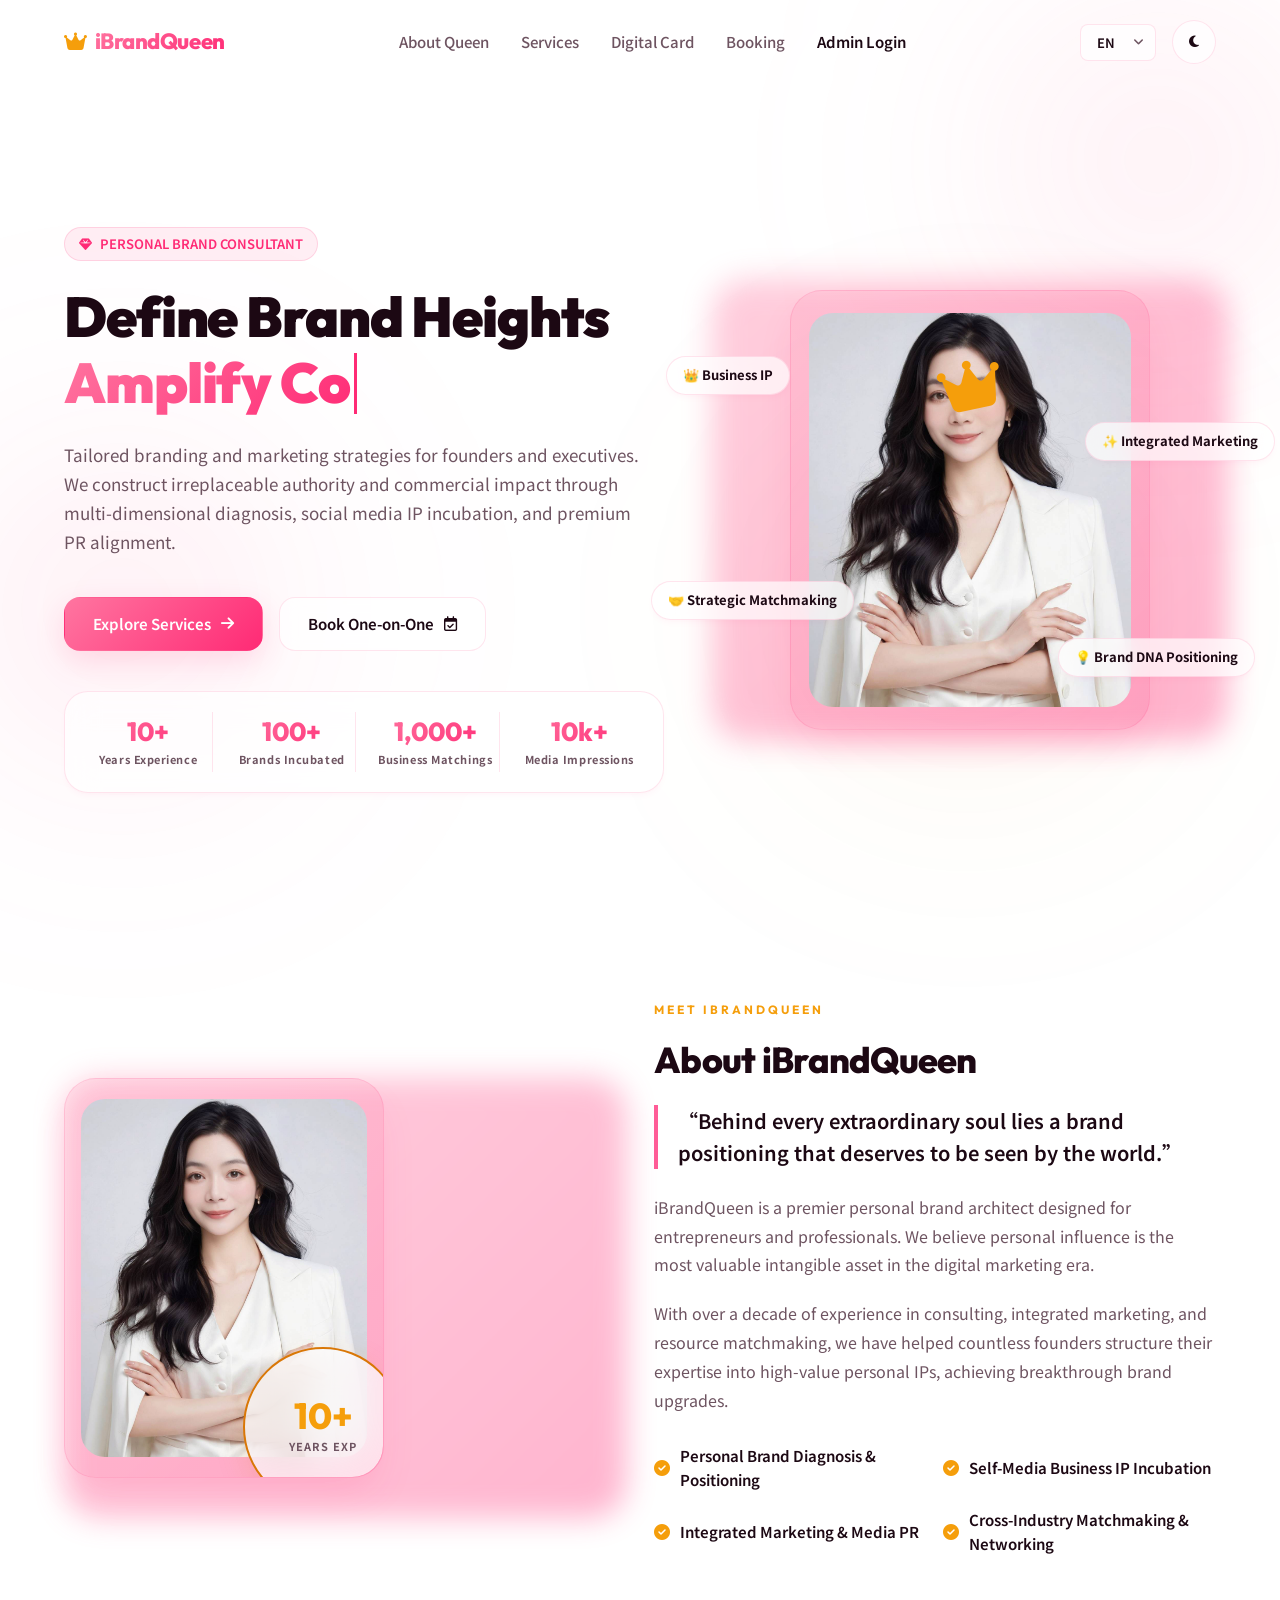
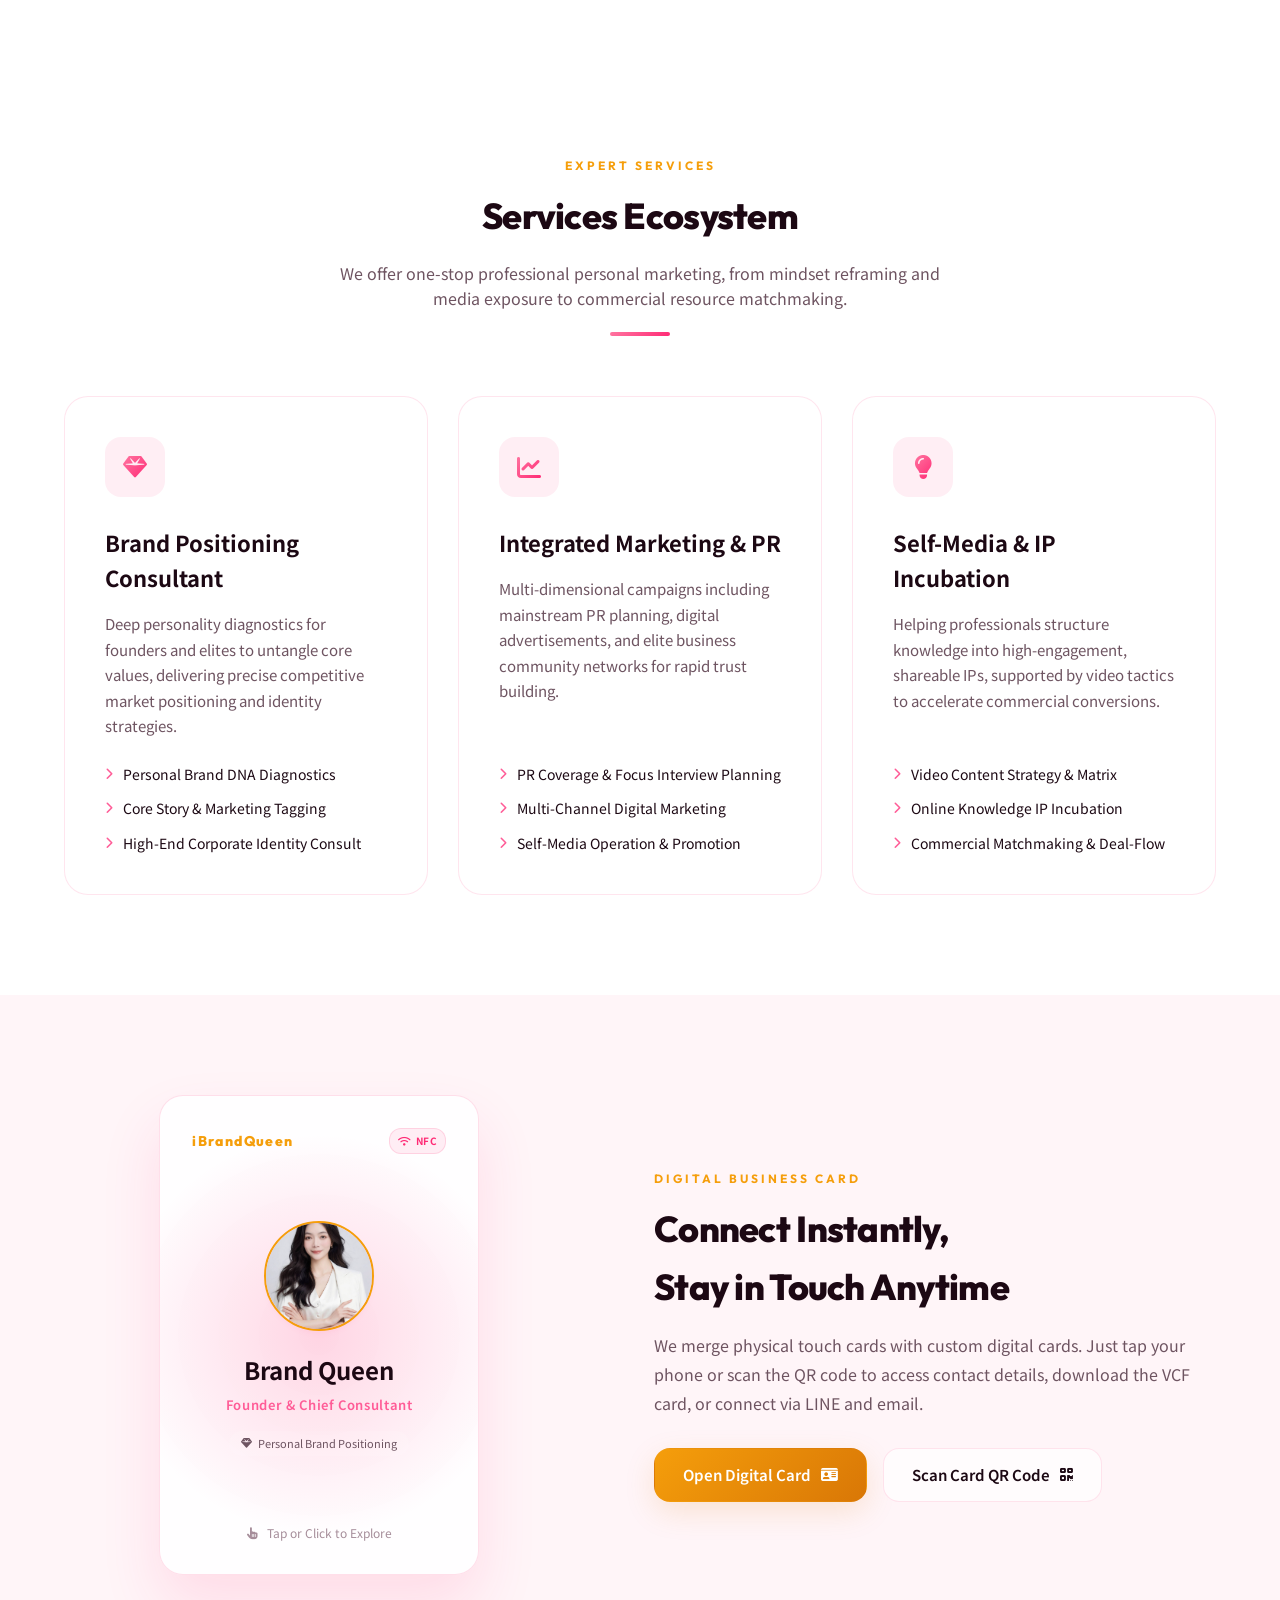
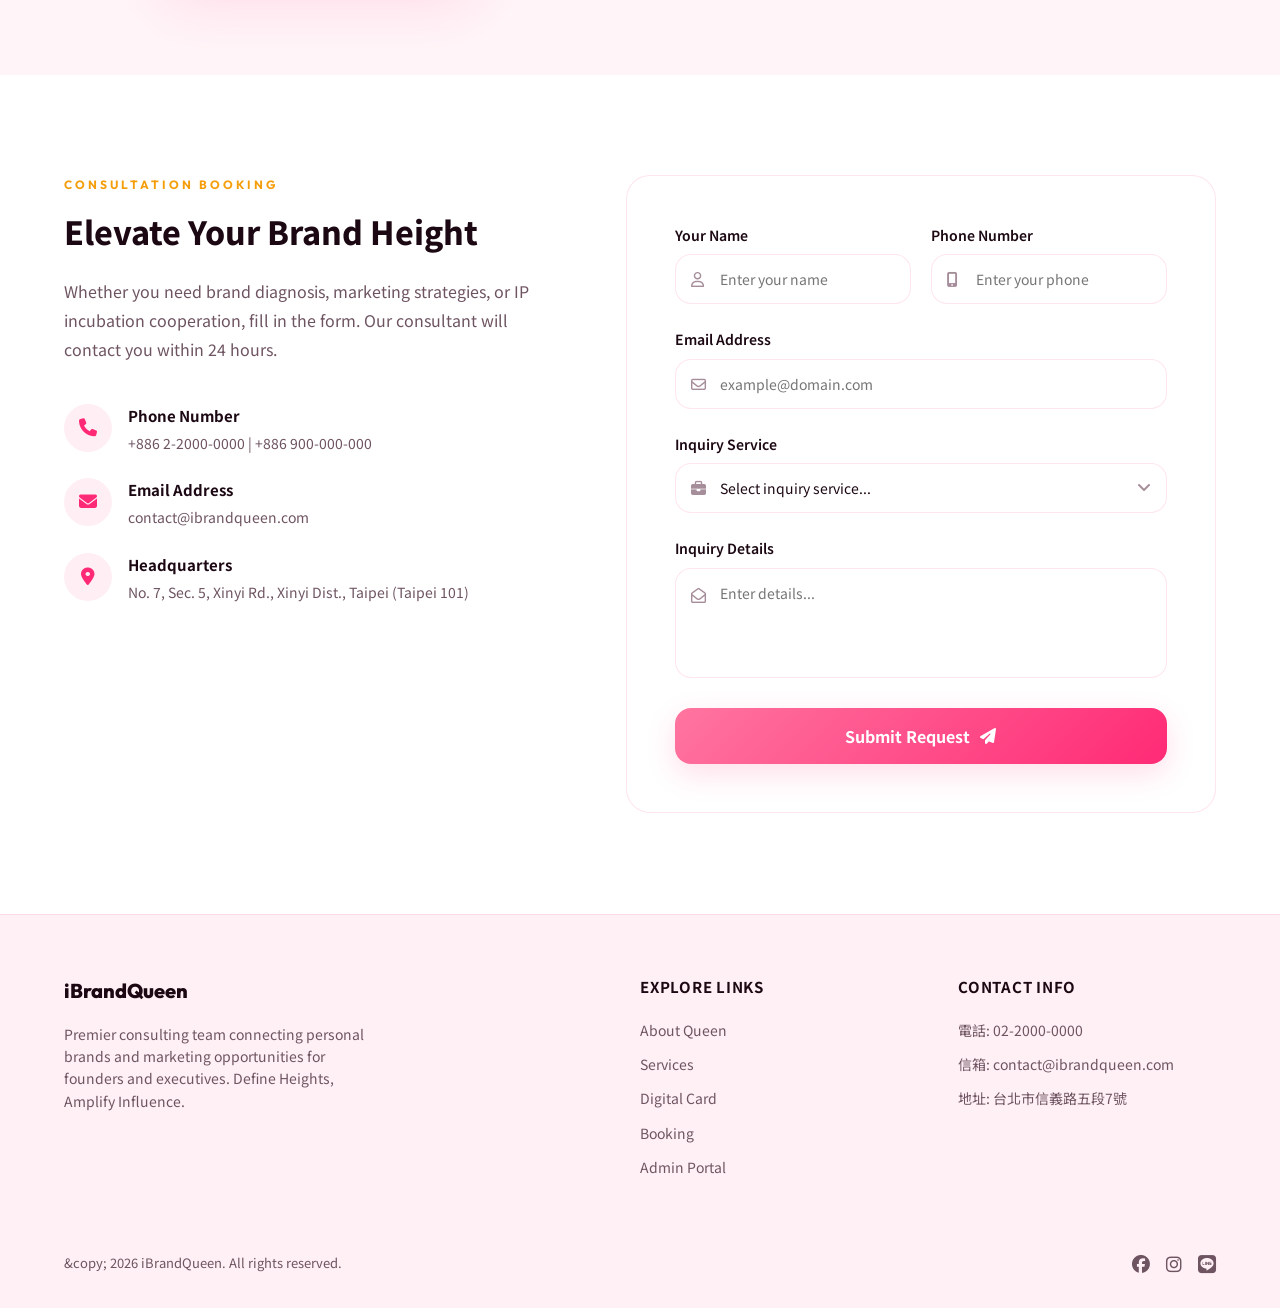
==== index.html @ 0e84d08e "feat: add admin login links to navbar and footer" ====
<!DOCTYPE html>
<html lang="zh-Hant-TW">
<head>
  <meta charset="UTF-8">
  <meta name="viewport" content="width=device-width, initial-scale=1.0, maximum-scale=1.0, user-scalable=no">
  
  <title>iBrandQueen | 專業個人品牌定位與整合行銷顧問</title>
  
  <!-- SEO Meta Tags -->
  <meta name="description" content="iBrandQueen 品牌女王專注於企業主與菁英的個人品牌定位、整合行銷策略、商業IP孵化及公關策略諮詢，為您定義品牌高度，放大市場商業影響力。">
  <meta name="keywords" content="iBrandQueen, 品牌女王, 個人品牌定位, 整合行銷策略, 自媒體IP孵化, 商業顧問, 電子名片">
  <meta name="author" content="iBrandQueen">
  <meta name="robots" content="index, follow">
  
  <!-- Open Graph / Facebook -->
  <meta property="og:type" content="website">
  <meta property="og:title" content="iBrandQueen | 專業個人品牌定位與整合行銷顧問">
  <meta property="og:description" content="專為企業主與跨界菁英打造的一站式個人品牌與整合行銷方案。透過系統化定位與自媒體IP孵化，助力實現商業價值最大化。">
  <meta property="og:image" content="assets/brand_share.png">
  
  <!-- Google Fonts -->
  <link rel="preconnect" href="https://fonts.googleapis.com">
  <link rel="preconnect" href="https://fonts.gstatic.com" crossorigin>
  <link href="https://fonts.googleapis.com/css2?family=Cormorant+Garamond:ital,wght@0,300;0,400;0,600;0,700;1,400&family=Noto+Sans+TC:wght@300;400;500;700;900&family=Outfit:wght@300;400;600;700;800&display=swap" rel="stylesheet">
  
  <!-- FontAwesome Icons -->
  <link rel="stylesheet" href="https://cdnjs.cloudflare.com/ajax/libs/font-awesome/6.4.0/css/all.min.css">
  
  <!-- Custom Stylesheet -->
  <link rel="stylesheet" href="style.css">
</head>
<body class="light-theme">

  <!-- Premium Page Preloader -->
  <div id="preloader">
    <div class="preloader-logo-wrapper">
      <div class="preloader-ring"></div>
      <i class="fa-solid fa-crown preloader-crown"></i>
      <span class="preloader-text">iBrandQueen</span>
    </div>
  </div>

  <!-- Ambient Light Effects (Background Glow Spheres) -->
  <div class="glow-sphere sphere-1"></div>
  <div class="glow-sphere sphere-2"></div>
  <div class="glow-sphere sphere-3"></div>

  <!-- Navigation Bar -->
  <nav class="navbar" id="navbar">
    <div class="container nav-container">
      <a href="#hero" class="logo" aria-label="iBrandQueen 首頁">
        <i class="fa-solid fa-crown logo-crown"></i>
        <span class="gradient-text">iBrandQueen</span>
      </a>
      
      <ul class="nav-menu" id="nav-menu">
        <li><a href="#about" class="nav-link" data-i18n="nav_about">關於女王</a></li>
        <li><a href="#services" class="nav-link" data-i18n="nav_services">品牌服務</a></li>
        <li><a href="#connect" class="nav-link" data-i18n="nav_connect">數位名片</a></li>
        <li><a href="#booking" class="nav-link" data-i18n="nav_booking">合作預約</a></li>
        <li><a href="../行銷網站/login.html" class="nav-link nav-admin-link" data-i18n="nav_admin"><i class="fa-solid fa-lock"></i> 登入後台</a></li>
      </ul>
      
      <div class="nav-actions">
        <!-- Language Selector Dropdown -->
        <div class="lang-selector">
          <select id="lang-select" class="lang-select" aria-label="切換語言">
            <option value="zh">繁中</option>
            <option value="en">EN</option>
          </select>
        </div>
        
        <button class="icon-btn theme-toggle" id="theme-toggle-btn" aria-label="切換主題" title="切換主題">
          <i class="fa-solid fa-moon"></i>
        </button>
        
        <button class="hamburger" id="hamburger-btn" aria-label="開啟選單" aria-expanded="false">
          <span></span>
          <span></span>
          <span></span>
        </button>
      </div>
    </div>
  </nav>

  <!-- Hero Section -->
  <header class="hero" id="hero">
    <div class="container hero-grid">
      <div class="hero-content">
        <div class="hero-tag">
          <i class="fa-solid fa-gem"></i>
          <span data-i18n="hero_tag">PERSONAL BRAND CONSULTANT</span>
        </div>
        <h1 class="hero-title">
          <span data-i18n="hero_title_static">定義品牌高度</span><br>
          <span class="typewriter-container gradient-text">
            <span class="typed-text" id="hero-typed-text">釋放商業影響力</span><span class="cursor">&nbsp;</span>
          </span>
        </h1>
        <p class="hero-desc" data-i18n="hero_desc">
          專為創辦人、企業菁英與高階主管量身規劃的個人品牌定位與整合行銷策略。我們透過多維度的定位診斷、社群IP孵化與高端公關對接，協助您在行業中建立無可替代的個人權威與商業影響力。
        </p>
        <div class="hero-btns">
          <a href="#services" class="btn btn-primary" id="hero-btn-primary">
            <span data-i18n="btn_explore_services">探索服務項目</span>
            <i class="fa-solid fa-arrow-right"></i>
          </a>
          <a href="#booking" class="btn btn-secondary" id="hero-btn-secondary">
            <span data-i18n="btn_book_consultation">預約一對一諮詢</span>
            <i class="fa-regular fa-calendar-check"></i>
          </a>
        </div>
        
        <!-- Hero Stats Bar (Social Proof) -->
        <div class="hero-stats">
          <div class="stat-item">
            <div class="stat-num">10+</div>
            <div class="stat-label" data-i18n="stat_exp">年顧問資歷</div>
          </div>
          <div class="stat-item">
            <div class="stat-num">100+</div>
            <div class="stat-label" data-i18n="stat_clients">企業菁英品牌孵化</div>
          </div>
          <div class="stat-item">
            <div class="stat-num">1,000+</div>
            <div class="stat-label" data-i18n="stat_matchings">商務對接媒合</div>
          </div>
          <div class="stat-item">
            <div class="stat-num">10k+</div>
            <div class="stat-label" data-i18n="stat_exposure">媒體傳播曝光</div>
          </div>
        </div>
      </div>
      
      <div class="hero-visual">
        <!-- Floating Orbit Tags -->
        <div class="orbit-tag tag-1" data-i18n="orbit_tag_1">👑 商業 IP 孵化</div>
        <div class="orbit-tag tag-2" data-i18n="orbit_tag_2">✨ 整合行銷策略</div>
        <div class="orbit-tag tag-3" data-i18n="orbit_tag_3">🤝 跨界商務對接</div>
        <div class="orbit-tag tag-4" data-i18n="orbit_tag_4">💡 品牌 DNA 定位</div>

        <div class="portrait-glow-ring"></div>
        <div class="portrait-frame" id="hero-portrait-frame">
          <i class="fa-solid fa-crown crown-vector"></i>
          <div class="portrait-avatar-placeholder">
            <img src="assets/queen_portrait.png" alt="iBrandQueen 品牌女王" class="portrait-img">
          </div>
        </div>
      </div>
    </div>
  </header>

  <!-- About Section -->
  <section class="about" id="about">
    <div class="container about-grid">
      <div class="about-visual reveal">
        <div class="portrait-glow-ring" style="width:110%; height:110%;"></div>
        <div class="portrait-frame" style="width: 320px; height: 400px;">
          <div class="portrait-avatar-placeholder">
            <img src="assets/queen_portrait.png" alt="iBrandQueen 品牌女王肖像" class="portrait-img">
          </div>
          <div class="experience-badge">
            <span class="exp-num">10+</span>
            <span class="exp-text" data-i18n="exp_badge_text">YEARS EXP</span>
          </div>
        </div>
      </div>
      
      <div class="about-content reveal reveal-delay-1">
        <span class="editorial-label" data-i18n="about_label">MEET IBRANDQUEEN</span>
        <h2 class="section-title" data-i18n="about_title">關於 iBrandQueen</h2>
        <div class="about-quote" data-i18n="about_quote">
          「每個卓越的靈魂背後，都需要一個能被世界看見的品牌定位。」
        </div>
        <p class="about-p" data-i18n="about_desc1">
          iBrandQueen（品牌女王）是專為高端商務人士、新創創辦人及專業菁英打造的個人品牌推手。我們深信，在數位行銷的時代，個人影響力就是最具價值的無形資產。
        </p>
        <p class="about-p" data-i18n="about_desc2">
          憑藉超過十年的品牌定位診斷、整合行銷策略與跨界資源引薦經驗，我們已協助無數企業家與各產業菁英將自身的專業知識與理念，孵化為具備商業變現價值的個人 IP，實現跨越式的品牌升級與資源對接。
        </p>
        
        <div class="skills-list">
          <div class="skill-item">
            <i class="fa-solid fa-circle-check skill-icon"></i>
            <span data-i18n="skill_1">個人品牌診斷與策略定位</span>
          </div>
          <div class="skill-item">
            <i class="fa-solid fa-circle-check skill-icon"></i>
            <span data-i18n="skill_2">自媒體商業 IP 孵化顧問</span>
          </div>
          <div class="skill-item">
            <i class="fa-solid fa-circle-check skill-icon"></i>
            <span data-i18n="skill_3">整合行銷傳播與媒體公關</span>
          </div>
          <div class="skill-item">
            <i class="fa-solid fa-circle-check skill-icon"></i>
            <span data-i18n="skill_4">跨界商務媒合與資源鏈結</span>
          </div>
        </div>
      </div>
    </div>
  </section>

  <!-- Services Section -->
  <section class="services" id="services">
    <div class="container">
      <div class="section-title-wrapper reveal">
        <span class="editorial-label" data-i18n="services_label">EXPERT SERVICES</span>
        <h2 class="section-title" data-i18n="services_title">品牌服務生態</h2>
        <p class="section-subtitle" data-i18n="services_subtitle">我們提供一站式的專業個人行銷方案，從思維重塑、媒體曝光到商務資源對接，全方位開拓您的影響力版圖。</p>
        <div class="title-underline"></div>
      </div>
      
      <div class="services-grid">
        <!-- Service Card 1 -->
        <div class="glass-card service-card reveal">
          <div class="service-icon-box">
            <i class="fa-solid fa-gem"></i>
          </div>
          <h3 class="service-title" data-i18n="service1_title">個人品牌定位顧問</h3>
          <p class="service-desc" data-i18n="service1_desc">
            針對創辦人與菁英進行深度的品牌人格診斷，梳理出獨一無二的核心優勢與價值，提供精準的市場競爭力定位與品牌識別策略。
          </p>
          <ul class="service-features">
            <li class="service-feat-item"><i class="fa-solid fa-chevron-right"></i> <span data-i18n="service1_feat1">個人品牌 DNA 定位診斷</span></li>
            <li class="service-feat-item"><i class="fa-solid fa-chevron-right"></i> <span data-i18n="service1_feat2">核心故事與行銷標籤規劃</span></li>
            <li class="service-feat-item"><i class="fa-solid fa-chevron-right"></i> <span data-i18n="service1_feat3">高端商務形象與視覺識別顧問</span></li>
          </ul>
        </div>
        
        <!-- Service Card 2 -->
        <div class="glass-card service-card reveal reveal-delay-1">
          <div class="service-icon-box">
            <i class="fa-solid fa-chart-line"></i>
          </div>
          <h3 class="service-title" data-i18n="service2_title">整合行銷公關傳播</h3>
          <p class="service-desc" data-i18n="service2_desc">
            規劃多維度的整合行銷方案，包含主流媒體公關採訪企劃、數位行銷宣傳與高端商業社群網絡推廣，讓您的品牌迅速建立專業信任感。
          </p>
          <ul class="service-features">
            <li class="service-feat-item"><i class="fa-solid fa-chevron-right"></i> <span data-i18n="service2_feat1">媒體公關報導與專題採訪企劃</span></li>
            <li class="service-feat-item"><i class="fa-solid fa-chevron-right"></i> <span data-i18n="service2_feat2">多管道數位社群整合行銷</span></li>
            <li class="service-feat-item"><i class="fa-solid fa-chevron-right"></i> <span data-i18n="service2_feat3">個人自媒體運營推廣策略</span></li>
          </ul>
        </div>
        
        <!-- Service Card 3 -->
        <div class="glass-card service-card reveal reveal-delay-2">
          <div class="service-icon-box">
            <i class="fa-solid fa-lightbulb"></i>
          </div>
          <h3 class="service-title" data-i18n="service3_title">自媒體與 IP 孵化</h3>
          <p class="service-desc" data-i18n="service3_desc">
            協助專業人士將知識結構化，孵化為具有高黏著度與傳播力的知識型或商業型個人 IP。搭配影音策略，加速商業轉化與對接。
          </p>
          <ul class="service-features">
            <li class="service-feat-item"><i class="fa-solid fa-chevron-right"></i> <span data-i18n="service3_feat1">自媒體影音企劃與內容矩陣</span></li>
            <li class="service-feat-item"><i class="fa-solid fa-chevron-right"></i> <span data-i18n="service3_feat2">線上知識課程與個人 IP 孵化</span></li>
            <li class="service-feat-item"><i class="fa-solid fa-chevron-right"></i> <span data-i18n="service3_feat3">商業合作與商務機會媒合</span></li>
          </ul>
        </div>
      </div>
    </div>
  </section>

  <!-- Connect Section (NFC Card Showcase) -->
  <section class="card-showcase" id="connect">
    <div class="container card-showcase-grid">
      <div class="mockup-container reveal">
        <!-- Interactive 3D Mockup -->
        <div class="card-mockup" id="digital-card-mockup" aria-label="點擊查看數位名片">
          <div class="card-mockup-glow"></div>
          <div class="mockup-header">
            <span class="mockup-logo">iBrandQueen</span>
            <div class="nfc-badge">
              <i class="fa-solid fa-wifi"></i>
              <span>NFC</span>
            </div>
          </div>
          
          <div class="mockup-body">
            <div class="mockup-avatar">
              <img src="assets/queen_portrait.png" alt="iBrandQueen 品牌女王肖像" class="mockup-avatar-img">
            </div>
            <h3 class="mockup-name" data-i18n="mockup_name">品牌女王</h3>
            <p class="mockup-title" data-i18n="mockup_title">Founder & Chief Consultant</p>
            <div class="mockup-badge">
              <i class="fa-solid fa-gem"></i>
              <span data-i18n="mockup_badge">iBrandQueen</span>
            </div>
          </div>
          
          <div class="mockup-footer">
            <span><i class="fa-solid fa-hand-pointer"></i> <span data-i18n="mockup_hint">觸碰或點擊探索</span></span>
          </div>
        </div>
      </div>
      
      <div class="card-showcase-content reveal reveal-delay-1">
        <span class="editorial-label" data-i18n="connect_label">DIGITAL BUSINESS CARD</span>
        <h2 class="section-title" data-i18n="connect_title">隨手對接商機，<br>隨時與女王保持聯絡</h2>
        <p class="about-p" data-i18n="connect_desc">
          我們將實體感應碰碰卡與專屬的個人數位名片網頁完美結合。只需感應 NFC 卡片或掃描 QR Code，即可在手機上開啟個人數位名片，一鍵下載聯絡資訊存入電話簿，或透過 LINE、Email 迅速對接您的商務合作機會。
        </p>
        
        <div style="display: flex; gap: 16px; margin-top: 30px;">
          <a href="card.html" class="btn btn-gold" id="btn-open-card">
            <span data-i18n="btn_open_card">開啟數位名片</span>
            <i class="fa-solid fa-id-card"></i>
          </a>
          <button class="btn btn-secondary" id="btn-show-qr">
            <span data-i18n="btn_show_qr">掃描名片 QR Code</span>
            <i class="fa-solid fa-qrcode"></i>
          </button>
        </div>
      </div>
    </div>
  </section>

  <!-- Booking Section -->
  <section class="booking" id="booking">
    <div class="container booking-grid">
      <div class="booking-info reveal">
        <span class="editorial-label" data-i18n="booking_label">CONSULTATION BOOKING</span>
        <h3 data-i18n="booking_headline">開啟您的品牌高度</h3>
        <p class="booking-desc" data-i18n="booking_desc">
          不論您是需要深度的個人品牌顧問診斷、整合行銷策略規劃，或是尋求商務對接與 IP 孵化合作，請填寫右側表單。我們將於 24 小時內安排顧問與您聯繫，為您客製化最適合的商務品牌提升計劃。
        </p>
        
        <div class="contact-info-list">
          <div class="contact-info-item">
            <div class="contact-icon-wrapper">
              <i class="fa-solid fa-phone"></i>
            </div>
            <div class="contact-details">
              <h4 data-i18n="info_phone_label">聯絡電話</h4>
              <p>+886 2-2000-0000 | +886 900-000-000</p>
            </div>
          </div>
          
          <div class="contact-info-item">
            <div class="contact-icon-wrapper">
              <i class="fa-solid fa-envelope"></i>
            </div>
            <div class="contact-details">
              <h4 data-i18n="info_email_label">電子郵件</h4>
              <p>contact@ibrandqueen.com</p>
            </div>
          </div>
          
          <div class="contact-info-item">
            <div class="contact-icon-wrapper">
              <i class="fa-solid fa-location-dot"></i>
            </div>
            <div class="contact-details">
              <h4 data-i18n="info_address_label">服務總部</h4>
              <p data-i18n="address_value">台北市信義區信義路五段7號 (台北101)</p>
            </div>
          </div>
        </div>
      </div>
      
      <!-- Booking Form -->
      <div class="glass-card form-card reveal reveal-delay-1">
        <form class="booking-form" id="consultation-form" novalidate>
          <div class="form-row">
            <div class="form-group">
              <label for="form-name" class="form-label" data-i18n="form_name_label">您的姓名</label>
              <div class="input-wrapper">
                <i class="fa-regular fa-user"></i>
                <input type="text" id="form-name" class="form-input" placeholder="請輸入您的姓名" required>
              </div>
            </div>
            
            <div class="form-group">
              <label for="form-phone" class="form-label" data-i18n="form_phone_label">聯絡電話</label>
              <div class="input-wrapper">
                <i class="fa-solid fa-mobile-screen-button"></i>
                <input type="tel" id="form-phone" class="form-input" placeholder="請輸入聯絡電話" required>
              </div>
            </div>
          </div>
          
          <div class="form-group">
            <label for="form-email" class="form-label" data-i18n="form_email_label">電子郵件信箱</label>
            <div class="input-wrapper">
              <i class="fa-regular fa-envelope"></i>
              <input type="email" id="form-email" class="form-input" placeholder="example@domain.com" required>
            </div>
          </div>
          
          <div class="form-group">
            <label for="form-service" class="form-label" data-i18n="form_service_label">諮詢服務項目</label>
            <div class="input-wrapper select-wrapper">
              <i class="fa-solid fa-briefcase"></i>
              <select id="form-service" class="form-select" required>
                <option value="" disabled selected data-i18n="form_service_default">請選擇想諮詢的服務...</option>
                <option value="brand" data-i18n="form_service_opt1">個人品牌定位顧問</option>
                <option value="marketing" data-i18n="form_service_opt2">整合行銷公關傳播</option>
                <option value="ip" data-i18n="form_service_opt3">自媒體與 IP 孵化顧問</option>
                <option value="other" data-i18n="form_service_opt4">其他跨界商務合作</option>
              </select>
            </div>
          </div>
          
          <div class="form-group">
            <label for="form-message" class="form-label" data-i18n="form_message_label">合作需求備註</label>
            <div class="input-wrapper">
              <i class="fa-regular fa-envelope-open align-top"></i>
              <textarea id="form-message" class="form-textarea" rows="4" placeholder="請輸入您的具體合作想法、需求背景或諮詢細節..." required></textarea>
            </div>
          </div>
          
          <button type="submit" class="btn-submit" id="btn-submit">
            <span class="btn-submit-text" data-i18n="btn_submit_text">送出諮詢申請</span>
            <i class="fa-solid fa-paper-plane submit-icon"></i>
          </button>
        </form>
      </div>
    </div>
  </section>

  <!-- Footer -->
  <footer class="footer">
    <div class="container footer-grid">
      <div class="footer-brand">
        <h3>iBrandQueen</h3>
        <p data-i18n="footer_desc">高端菁英與創辦人個人品牌與行銷對接的頂尖顧問團隊。定義高度，放大影響力。</p>
      </div>
      
      <div class="footer-links">
        <h4 data-i18n="footer_links_title">探索連結</h4>
        <ul>
          <li><a href="#about" data-i18n="nav_about">關於女王</a></li>
          <li><a href="#services" data-i18n="nav_services">品牌服務</a></li>
          <li><a href="#connect" data-i18n="nav_connect">數位名片</a></li>
          <li><a href="#booking" data-i18n="nav_booking">合作預約</a></li>
          <li><a href="../行銷網站/login.html" data-i18n="footer_admin"><i class="fa-solid fa-shield-halved"></i> 管理員登入</a></li>
        </ul>
      </div>
      
      <div class="footer-links">
        <h4 data-i18n="footer_contact_title">聯絡諮詢</h4>
        <ul>
          <li><span>電話: 02-2000-0000</span></li>
          <li><span>信箱: contact@ibrandqueen.com</span></li>
          <li><span>地址: 台北市信義路五段7號</span></li>
        </ul>
      </div>
    </div>
    
    <div class="container footer-bottom">
      <p class="copyright" data-i18n="copyright">&copy; 2026 iBrandQueen. All rights reserved.</p>
      <div class="social-links">
        <a href="#" class="social-link" aria-label="Facebook"><i class="fa-brands fa-facebook"></i></a>
        <a href="#" class="social-link" aria-label="Instagram"><i class="fa-brands fa-instagram"></i></a>
        <a href="#" class="social-link" aria-label="Line"><i class="fa-brands fa-line"></i></a>
      </div>
    </div>
  </footer>

  <!-- QR Code Share Modal -->
  <dialog class="modal" id="qr-modal">
    <div class="modal-content">
      <button class="modal-close" id="modal-close-btn" aria-label="關閉彈窗">
        <i class="fa-solid fa-xmark"></i>
      </button>
      <h3 class="modal-title" data-i18n="modal_title">掃描分享名片</h3>
      <p class="modal-desc" data-i18n="modal_desc">請使用手機相機掃描下方 QR Code，即可在您的行動裝置上即刻開啟品牌女王的專屬數位電子名片。</p>
      
      <div class="qr-code-wrapper">
        <img id="qr-code-image" src="" alt="iBrandQueen QR Code" class="qr-image">
      </div>
      
      <button class="btn btn-secondary close-modal-btn" id="modal-close-action" data-i18n="modal_close">關閉視窗</button>
    </div>
  </dialog>

  <!-- Toast Notification -->
  <div class="toast" id="toast-notification">
    <i class="fa-solid fa-circle-check toast-icon"></i>
    <span class="toast-message" data-i18n="toast_success">諮詢表單已成功送出！</span>
  </div>

  <!-- Javascript -->
  <script src="script.js"></script>
</body>
</html>
---- style.css ----
/* ==========================================================================
   iBrandQueen - Premium CSS Design System & Stylesheet
   Author: Antigravity
   ========================================================================== */

/* --------------------------------------------------------------------------
   1. Design System Tokens & Base Setup
   -------------------------------------------------------------------------- */
:root {
  /* Colors (Light Theme Default) - Premium White & Peach Pink */
  --bg-primary: #ffffff;
  --bg-secondary: #fff5f8;
  --bg-glass: rgba(255, 255, 255, 0.7);
  --border-glass: rgba(255, 42, 117, 0.12);
  --border-glass-hover: rgba(255, 42, 117, 0.25);
  
  --text-primary: #1c0813;
  --text-secondary: #6e5461;
  --text-muted: #a68d9a;
  
  /* Brand Gradients & Accents (Peach Pink / 桃紅) */
  --accent-purple: #ff5c97; /* Light Peach Pink */
  --accent-pink: #ff2a75; /* Vibrant 桃紅 */
  --accent-gold: #d97706;
  --accent-gold-light: #f59e0b;
  
  --grad-primary: linear-gradient(135deg, #ff75a0 0%, #ff2a75 100%);
  --grad-gold: linear-gradient(135deg, #f59e0b 0%, #d97706 100%);
  --grad-dark: linear-gradient(180deg, #ffffff 0%, #fff5f8 100%);
  --grad-glow: radial-gradient(circle, rgba(255, 42, 117, 0.08) 0%, rgba(0, 0, 0, 0) 70%);

  /* Typography */
  --font-display: 'Outfit', sans-serif;
  --font-body: 'Noto Sans TC', sans-serif;
  
  /* Spacing & Borders */
  --radius-sm: 8px;
  --radius-md: 16px;
  --radius-lg: 24px;
  --radius-xl: 32px;
  --transition-smooth: all 0.4s cubic-bezier(0.16, 1, 0.3, 1);
  --transition-fast: all 0.2s ease;
  
  /* Shadow System */
  --shadow-sm: 0 4px 6px -1px rgba(255, 42, 117, 0.03), 0 2px 4px -1px rgba(255, 42, 117, 0.02);
  --shadow-md: 0 10px 30px -5px rgba(255, 42, 117, 0.08);
  --shadow-lg: 0 20px 40px -10px rgba(255, 42, 117, 0.15);
  --shadow-glow: 0 10px 30px rgba(255, 42, 117, 0.15);
  --shadow-gold-glow: 0 10px 30px rgba(217, 119, 6, 0.15);
}

/* Dark Theme Variables Override */
.dark-theme {
  --bg-primary: #0a0813;
  --bg-secondary: rgba(20, 16, 35, 0.6);
  --bg-glass: rgba(255, 255, 255, 0.03);
  --border-glass: rgba(255, 255, 255, 0.07);
  --border-glass-hover: rgba(255, 255, 255, 0.15);
  
  --text-primary: #f5f4fa;
  --text-secondary: #a7a4c0;
  --text-muted: #6e6a8d;
  
  --accent-purple: #ff5c97;
  --accent-pink: #ff2a75;
  
  --grad-dark: linear-gradient(180deg, #0a0813 0%, #120e25 100%);
  --grad-glow: radial-gradient(circle, rgba(255, 42, 117, 0.15) 0%, rgba(0, 0, 0, 0) 70%);
  
  --shadow-md: 0 10px 15px -3px rgba(0, 0, 0, 0.3), 0 4px 6px -2px rgba(0, 0, 0, 0.05);
  --shadow-lg: 0 20px 25px -5px rgba(0, 0, 0, 0.5), 0 10px 10px -5px rgba(0, 0, 0, 0.04);
  --shadow-glow: 0 0 30px rgba(255, 42, 117, 0.25);
  --shadow-gold-glow: 0 0 30px rgba(217, 119, 6, 0.2);
}

/* Reset */
* {
  margin: 0;
  padding: 0;
  box-sizing: border-box;
}

html {
  scroll-behavior: smooth;
  -webkit-text-size-adjust: 100%;
}

body {
  font-family: var(--font-body);
  background: var(--bg-primary);
  color: var(--text-primary);
  overflow-x: hidden;
  line-height: 1.6;
  transition: background-color 0.4s ease, color 0.4s ease;
}

a {
  text-decoration: none;
  color: inherit;
  transition: var(--transition-fast);
}

button, input, select, textarea {
  font-family: inherit;
}

/* --------------------------------------------------------------------------
   2. Layout & Utility Classes
   -------------------------------------------------------------------------- */
.container {
  width: 100%;
  max-width: 1200px;
  margin: 0 auto;
  padding: 0 24px;
}

/* Ambient Background Lights */
.glow-sphere {
  position: absolute;
  width: 40vw;
  height: 40vw;
  max-width: 500px;
  max-height: 500px;
  border-radius: 50%;
  filter: blur(100px);
  z-index: -1;
  pointer-events: none;
  opacity: 0.35;
  mix-blend-mode: multiply;
}

.dark-theme .glow-sphere {
  mix-blend-mode: screen;
  opacity: 0.6;
}

.sphere-1 {
  top: -10%;
  right: -10%;
  background: radial-gradient(circle, rgba(255, 117, 160, 0.4) 0%, rgba(0,0,0,0) 70%);
}

.sphere-2 {
  top: 40%;
  left: -10%;
  background: radial-gradient(circle, rgba(255, 42, 117, 0.3) 0%, rgba(0,0,0,0) 70%);
}

.sphere-3 {
  bottom: 5%;
  right: 5%;
  background: radial-gradient(circle, rgba(217, 119, 6, 0.25) 0%, rgba(0,0,0,0) 70%);
}

/* Typography Utilities */
.gradient-text {
  background: var(--grad-primary);
  -webkit-background-clip: text;
  -webkit-text-fill-color: transparent;
  background-clip: text;
  display: inline-block;
}

.gold-text {
  background: var(--grad-gold);
  -webkit-background-clip: text;
  -webkit-text-fill-color: transparent;
  background-clip: text;
  display: inline-block;
  font-weight: 700;
}

.editorial-label {
  font-family: var(--font-display);
  font-size: 12px;
  letter-spacing: 0.25em;
  text-transform: uppercase;
  color: var(--accent-gold-light);
  font-weight: 700;
  margin-bottom: 12px;
  display: block;
}

.section-title-wrapper {
  text-align: center;
  margin-bottom: 60px;
}

.section-title {
  font-family: var(--font-display);
  font-size: 36px;
  font-weight: 800;
  letter-spacing: -0.02em;
  margin-bottom: 16px;
}

.section-subtitle {
  color: var(--text-secondary);
  font-size: 16px;
  max-width: 600px;
  margin: 0 auto;
}

.title-underline {
  width: 60px;
  height: 4px;
  background: var(--grad-primary);
  border-radius: 2px;
  margin: 20px auto 0 auto;
}

/* Premium Buttons */
.btn {
  display: inline-flex;
  align-items: center;
  justify-content: center;
  gap: 10px;
  padding: 14px 28px;
  border-radius: var(--radius-md);
  font-weight: 600;
  font-size: 15px;
  cursor: pointer;
  transition: var(--transition-smooth);
  border: 1px solid transparent;
}

.btn-primary {
  background: var(--grad-primary);
  color: #ffffff;
  box-shadow: var(--shadow-glow);
}

.btn-primary:hover {
  transform: translateY(-3px);
  box-shadow: 0 15px 30px rgba(255, 42, 117, 0.35);
}

.btn-secondary {
  background: var(--bg-glass);
  color: var(--text-primary);
  border: 1px solid var(--border-glass);
  backdrop-filter: blur(10px);
}

.btn-secondary:hover {
  background: rgba(255, 255, 255, 0.08);
  border-color: var(--border-glass-hover);
  transform: translateY(-3px);
}

.btn-gold {
  background: var(--grad-gold);
  color: #ffffff;
  box-shadow: var(--shadow-gold-glow);
}

.btn-gold:hover {
  transform: translateY(-3px);
  box-shadow: 0 15px 30px rgba(217, 119, 6, 0.35);
}

.icon-btn {
  width: 44px;
  height: 44px;
  display: inline-flex;
  align-items: center;
  justify-content: center;
  border-radius: 50%;
  background: var(--bg-glass);
  border: 1px solid var(--border-glass);
  color: var(--text-primary);
  cursor: pointer;
  transition: var(--transition-smooth);
}

.icon-btn:hover {
  background: rgba(255, 255, 255, 0.08);
  border-color: var(--border-glass-hover);
  transform: scale(1.08);
}

/* Glass Card */
.glass-card {
  background: var(--bg-glass);
  border: 1px solid var(--border-glass);
  border-radius: var(--radius-lg);
  backdrop-filter: blur(16px);
  -webkit-backdrop-filter: blur(16px);
  transition: var(--transition-smooth);
}

.glass-card:hover {
  border-color: var(--border-glass-hover);
  box-shadow: var(--shadow-md);
}

/* --------------------------------------------------------------------------
   3. Navbar Component
   -------------------------------------------------------------------------- */
.navbar {
  position: fixed;
  top: 0;
  left: 0;
  width: 100%;
  z-index: 1000;
  padding: 20px 0;
  transition: var(--transition-smooth);
}

.navbar.scrolled {
  padding: 12px 0;
  background: rgba(255, 255, 255, 0.75);
  backdrop-filter: blur(20px);
  -webkit-backdrop-filter: blur(20px);
  border-bottom: 1px solid var(--border-glass);
  box-shadow: var(--shadow-sm);
}

.dark-theme .navbar.scrolled {
  background: rgba(10, 8, 19, 0.75);
}

.nav-container {
  display: flex;
  align-items: center;
  justify-content: space-between;
}

.logo {
  display: flex;
  align-items: center;
  gap: 8px;
  font-family: var(--font-display);
  font-size: 22px;
  font-weight: 800;
  letter-spacing: -0.02em;
}

.logo-crown {
  font-size: 20px;
  color: var(--accent-gold-light);
  animation: pulse-gold 2.5s infinite ease-in-out;
}

.nav-menu {
  display: flex;
  list-style: none;
  gap: 32px;
}

.nav-link {
  font-size: 15px;
  font-weight: 500;
  color: var(--text-secondary);
  position: relative;
  padding: 8px 0;
}

.nav-link:hover {
  color: var(--text-primary);
}

.nav-link::after {
  content: '';
  position: absolute;
  bottom: 0;
  left: 0;
  width: 0;
  height: 2px;
  background: var(--grad-primary);
  transition: var(--transition-fast);
}

.nav-link:hover::after {
  width: 100%;
}

.nav-actions {
  display: flex;
  align-items: center;
  gap: 16px;
}

/* Custom Dropdown language selector */
.lang-selector {
  position: relative;
}

.lang-select {
  appearance: none;
  background: var(--bg-glass);
  border: 1px solid var(--border-glass);
  padding: 8px 32px 8px 16px;
  border-radius: var(--radius-sm);
  color: var(--text-primary);
  font-size: 13px;
  font-weight: 600;
  cursor: pointer;
  outline: none;
  transition: var(--transition-fast);
}

.lang-select:hover {
  border-color: var(--border-glass-hover);
}

.lang-selector::after {
  content: '\f107';
  font-family: 'Font Awesome 6 Free';
  font-weight: 900;
  position: absolute;
  right: 12px;
  top: 50%;
  transform: translateY(-50%);
  font-size: 12px;
  pointer-events: none;
  color: var(--text-secondary);
}

/* Hamburger menu button */
.hamburger {
  display: none;
  background: none;
  border: none;
  cursor: pointer;
  flex-direction: column;
  gap: 6px;
  width: 30px;
  height: 20px;
  justify-content: space-between;
  outline: none;
}

.hamburger span {
  display: block;
  width: 100%;
  height: 2px;
  background: var(--text-primary);
  border-radius: 2px;
  transition: var(--transition-fast);
}

/* --------------------------------------------------------------------------
   4. Hero Section
   -------------------------------------------------------------------------- */
.hero {
  min-height: 100vh;
  display: flex;
  align-items: center;
  padding-top: 120px;
  position: relative;
  overflow: hidden;
}

.hero-grid {
  display: grid;
  grid-template-columns: 1.1fr 0.9fr;
  align-items: center;
  gap: 60px;
}

.hero-tag {
  display: inline-flex;
  align-items: center;
  gap: 8px;
  background: rgba(255, 42, 117, 0.08);
  border: 1px solid rgba(255, 42, 117, 0.15);
  padding: 6px 14px;
  border-radius: 30px;
  font-size: 13px;
  font-weight: 600;
  color: var(--accent-pink);
  margin-bottom: 24px;
}

.hero-title {
  font-family: var(--font-display);
  font-size: 56px;
  font-weight: 900;
  line-height: 1.15;
  letter-spacing: -0.02em;
  margin-bottom: 24px;
}

.hero-desc {
  font-size: 17px;
  color: var(--text-secondary);
  margin-bottom: 40px;
  max-width: 580px;
  line-height: 1.7;
}

.hero-btns {
  display: flex;
  gap: 16px;
}

/* Hero Interactive Virtual Avatar */
.hero-visual {
  position: relative;
  display: flex;
  justify-content: center;
  align-items: center;
}

.portrait-frame {
  width: 360px;
  height: 440px;
  border-radius: var(--radius-xl);
  overflow: hidden;
  position: relative;
  background: linear-gradient(135deg, rgba(255, 117, 160, 0.15) 0%, rgba(255, 42, 117, 0.15) 100%);
  border: 1px solid var(--border-glass);
  box-shadow: var(--shadow-lg);
  display: flex;
  justify-content: center;
  align-items: center;
}

.portrait-glow-ring {
  position: absolute;
  width: 105%;
  height: 105%;
  border-radius: 35px;
  background: var(--grad-primary);
  z-index: -1;
  opacity: 0.35;
  filter: blur(15px);
  animation: pulse-glow 4s infinite alternate ease-in-out;
}

.portrait-avatar-placeholder {
  width: 90%;
  height: 90%;
  display: flex;
  align-items: center;
  justify-content: center;
}

.crown-vector {
  position: absolute;
  top: 15%;
  font-size: 56px;
  color: var(--accent-gold-light);
  transform: rotate(-12deg);
  animation: floating-crown 3s infinite ease-in-out;
  text-shadow: var(--shadow-gold-glow);
  z-index: 10;
}

/* --------------------------------------------------------------------------
   5. About Section
   -------------------------------------------------------------------------- */
.about {
  padding: 100px 0;
  position: relative;
}

.about-grid {
  display: grid;
  grid-template-columns: 1fr 1.1fr;
  gap: 80px;
  align-items: center;
}

.about-visual {
  position: relative;
}

.experience-badge {
  position: absolute;
  bottom: -30px;
  right: -20px;
  padding: 24px;
  display: flex;
  flex-direction: column;
  align-items: center;
  justify-content: center;
  width: 160px;
  height: 160px;
  border-radius: 50%;
  background: var(--bg-glass);
  backdrop-filter: blur(20px);
  border: 2px solid var(--accent-gold);
  box-shadow: var(--shadow-gold-glow);
  z-index: 10;
  animation: float-badge 6s infinite ease-in-out;
}

.exp-num {
  font-family: var(--font-display);
  font-size: 36px;
  font-weight: 800;
  color: var(--accent-gold-light);
  line-height: 1;
}

.exp-text {
  font-size: 11px;
  color: var(--text-secondary);
  font-weight: 700;
  letter-spacing: 0.1em;
  margin-top: 4px;
  text-align: center;
}

.about-quote {
  font-size: 20px;
  font-weight: 600;
  line-height: 1.6;
  border-left: 4px solid var(--accent-purple);
  padding-left: 20px;
  margin-bottom: 24px;
  color: var(--text-primary);
}

.about-p {
  color: var(--text-secondary);
  margin-bottom: 20px;
  font-size: 16px;
  line-height: 1.8;
}

.skills-list {
  display: grid;
  grid-template-columns: 1fr 1fr;
  gap: 16px;
  margin-top: 30px;
}

.skill-item {
  display: flex;
  align-items: center;
  gap: 10px;
  font-weight: 600;
  font-size: 15px;
}

.skill-icon {
  color: var(--accent-gold-light);
  font-size: 16px;
}

/* --------------------------------------------------------------------------
   6. Services Section
   -------------------------------------------------------------------------- */
.services {
  padding: 100px 0;
  position: relative;
}

.services-grid {
  display: grid;
  grid-template-columns: repeat(3, 1fr);
  gap: 30px;
}

.service-card {
  padding: 40px;
  position: relative;
  overflow: hidden;
  height: 100%;
  display: flex;
  flex-direction: column;
}

.service-card::before {
  content: '';
  position: absolute;
  top: 0;
  left: 0;
  width: 100%;
  height: 4px;
  background: var(--grad-primary);
  opacity: 0;
  transition: var(--transition-smooth);
}

.service-card:hover::before {
  opacity: 1;
}

.service-card:hover {
  transform: translateY(-8px);
}

.service-icon-box {
  width: 60px;
  height: 60px;
  border-radius: var(--radius-md);
  background: rgba(255, 42, 117, 0.08);
  display: flex;
  align-items: center;
  justify-content: center;
  margin-bottom: 28px;
  transition: var(--transition-smooth);
}

.service-card:hover .service-icon-box {
  background: var(--grad-primary);
  color: white;
  transform: scale(1.05) rotate(5deg);
}

.service-card:hover .service-icon-box i {
  color: white;
}

.service-icon-box i {
  font-size: 24px;
  background: var(--grad-primary);
  -webkit-background-clip: text;
  -webkit-text-fill-color: transparent;
  background-clip: text;
  transition: var(--transition-smooth);
}

.service-title {
  font-size: 22px;
  font-weight: 700;
  margin-bottom: 16px;
}

.service-desc {
  color: var(--text-secondary);
  font-size: 15px;
  line-height: 1.7;
  margin-bottom: 24px;
  flex-grow: 1;
}

.service-features {
  list-style: none;
  display: flex;
  flex-direction: column;
  gap: 12px;
}

.service-feat-item {
  display: flex;
  align-items: center;
  gap: 10px;
  font-size: 14px;
  color: var(--text-primary);
}

.service-feat-item i {
  color: var(--accent-purple);
  font-size: 12px;
}

/* --------------------------------------------------------------------------
   7. Digital Card Showcase Section
   -------------------------------------------------------------------------- */
.card-showcase {
  padding: 100px 0;
  position: relative;
  background: var(--bg-secondary);
}

.card-showcase-grid {
  display: grid;
  grid-template-columns: 1fr 1.1fr;
  gap: 80px;
  align-items: center;
}

/* 3D Mockup Styling */
.mockup-container {
  display: flex;
  justify-content: center;
  perspective: 1000px;
}

.card-mockup {
  width: 320px;
  height: 480px;
  border-radius: var(--radius-lg);
  background: rgba(255, 255, 255, 0.9);
  border: 1px solid rgba(255, 42, 117, 0.15);
  box-shadow: 0 30px 60px rgba(255, 42, 117, 0.12);
  position: relative;
  cursor: pointer;
  transform-style: preserve-3d;
  transition: transform 0.1s ease, box-shadow var(--transition-smooth);
  overflow: hidden;
  padding: 32px;
  display: flex;
  flex-direction: column;
  justify-content: space-between;
}

.dark-theme .card-mockup {
  background: rgba(20, 16, 35, 0.85);
  border: 1px solid rgba(255, 255, 255, 0.08);
  box-shadow: 0 30px 60px rgba(0, 0, 0, 0.4);
}

.card-mockup-glow {
  position: absolute;
  top: 0;
  left: 0;
  width: 100%;
  height: 100%;
  z-index: 1;
  pointer-events: none;
  background: radial-gradient(circle at 50% 50%, rgba(255, 42, 117, 0.2) 0%, rgba(0, 0, 0, 0) 70%);
}

.mockup-header {
  display: flex;
  justify-content: space-between;
  align-items: center;
  z-index: 2;
}

.mockup-logo {
  font-family: var(--font-display);
  font-size: 14px;
  font-weight: 800;
  letter-spacing: 0.1em;
  color: var(--accent-gold-light);
}

.nfc-badge {
  background: rgba(255, 42, 117, 0.08);
  border: 1px solid rgba(255, 42, 117, 0.15);
  padding: 4px 8px;
  border-radius: 12px;
  font-size: 10px;
  font-weight: 700;
  letter-spacing: 0.05em;
  display: flex;
  align-items: center;
  gap: 4px;
  color: var(--accent-pink);
}

.dark-theme .nfc-badge {
  background: rgba(255, 255, 255, 0.08);
  border: 1px solid rgba(255, 255, 255, 0.1);
  color: var(--text-primary);
}

.mockup-body {
  text-align: center;
  z-index: 2;
  margin: 40px 0;
}

.mockup-avatar {
  width: 110px;
  height: 110px;
  border-radius: 50%;
  background: linear-gradient(135deg, rgba(255, 117, 160, 0.2) 0%, rgba(255, 42, 117, 0.2) 100%);
  border: 2px solid var(--accent-gold-light);
  margin: 0 auto 20px auto;
  display: flex;
  align-items: center;
  justify-content: center;
  overflow: hidden;
  box-shadow: var(--shadow-sm);
}

.mockup-avatar-svg {
  width: 75%;
  height: 75%;
}

.mockup-name {
  font-size: 24px;
  font-weight: 700;
  margin-bottom: 6px;
}

.mockup-title {
  font-size: 13px;
  color: var(--accent-purple);
  font-weight: 600;
  letter-spacing: 0.05em;
  margin-bottom: 12px;
}

.mockup-badge {
  display: inline-flex;
  align-items: center;
  gap: 6px;
  background: rgba(255, 255, 255, 0.05);
  padding: 4px 12px;
  border-radius: 20px;
  font-size: 11px;
  color: var(--text-secondary);
}

.mockup-footer {
  text-align: center;
  z-index: 2;
  font-size: 12px;
  color: var(--text-muted);
}

.mockup-footer i {
  margin-right: 6px;
  animation: pulse-arrow 1.5s infinite ease-in-out;
}

/* --------------------------------------------------------------------------
   8. Booking & Form Section
   -------------------------------------------------------------------------- */
.booking {
  padding: 100px 0;
  position: relative;
}

.booking-grid {
  display: grid;
  grid-template-columns: 0.9fr 1.1fr;
  gap: 80px;
  align-items: flex-start;
}

.booking-info {
  position: sticky;
  top: 100px;
}

.booking-info h3 {
  font-size: 32px;
  font-weight: 800;
  margin-bottom: 20px;
}

.booking-desc {
  color: var(--text-secondary);
  font-size: 16px;
  line-height: 1.8;
  margin-bottom: 40px;
}

.contact-info-list {
  display: flex;
  flex-direction: column;
  gap: 24px;
}

.contact-info-item {
  display: flex;
  gap: 16px;
}

.contact-icon-wrapper {
  width: 48px;
  height: 48px;
  border-radius: 50%;
  background: rgba(255, 42, 117, 0.08);
  display: flex;
  align-items: center;
  justify-content: center;
  color: var(--accent-pink);
  font-size: 18px;
  flex-shrink: 0;
}

.contact-details h4 {
  font-size: 15px;
  font-weight: 700;
  margin-bottom: 4px;
}

.contact-details p {
  color: var(--text-secondary);
  font-size: 14px;
}

/* Form Styles */
.form-card {
  padding: 48px;
}

.booking-form {
  display: flex;
  flex-direction: column;
  gap: 24px;
}

.form-row {
  display: grid;
  grid-template-columns: 1fr 1fr;
  gap: 20px;
}

.form-group {
  display: flex;
  flex-direction: column;
  gap: 8px;
}

.form-label {
  font-size: 14px;
  font-weight: 600;
  color: var(--text-primary);
}

.input-wrapper {
  position: relative;
}

.input-wrapper i {
  position: absolute;
  left: 16px;
  top: 50%;
  transform: translateY(-50%);
  color: var(--text-muted);
  font-size: 15px;
  pointer-events: none;
}

.input-wrapper i.align-top {
  top: 20px;
  transform: none;
}

.form-input, .form-select, .form-textarea {
  width: 100%;
  background: rgba(255, 255, 255, 0.6);
  border: 1px solid var(--border-glass);
  padding: 14px 16px 14px 44px;
  border-radius: var(--radius-md);
  color: var(--text-primary);
  font-size: 14px;
  outline: none;
  transition: var(--transition-fast);
}

.dark-theme .form-input, .dark-theme .form-select, .dark-theme .form-textarea {
  background: rgba(255, 255, 255, 0.02);
}

.form-input:focus, .form-select:focus, .form-textarea:focus {
  border-color: var(--accent-pink);
  box-shadow: 0 0 15px rgba(255, 42, 117, 0.15);
  background: #ffffff;
}

.dark-theme .form-input:focus, .dark-theme .form-select:focus, .dark-theme .form-textarea:focus {
  background: rgba(255, 255, 255, 0.05);
}

.form-select {
  appearance: none;
  cursor: pointer;
}

.select-wrapper::after {
  content: '\f107';
  font-family: 'Font Awesome 6 Free';
  font-weight: 900;
  position: absolute;
  right: 16px;
  top: 50%;
  transform: translateY(-50%);
  color: var(--text-muted);
  pointer-events: none;
}

.form-textarea {
  resize: none;
}

.btn-submit {
  width: 100%;
  background: var(--grad-primary);
  color: white;
  border: none;
  padding: 16px;
  border-radius: var(--radius-md);
  font-size: 16px;
  font-weight: 700;
  cursor: pointer;
  box-shadow: var(--shadow-glow);
  display: flex;
  align-items: center;
  justify-content: center;
  gap: 10px;
  transition: var(--transition-smooth);
}

.btn-submit:hover {
  transform: translateY(-2px);
  box-shadow: 0 15px 30px rgba(255, 42, 117, 0.35);
}

.btn-submit:disabled {
  opacity: 0.6;
  cursor: not-allowed;
  transform: none;
}

/* --------------------------------------------------------------------------
   9. Mobile Digital Business Card Layout (`card.html`)
   -------------------------------------------------------------------------- */
.card-body-page {
  display: flex;
  justify-content: center;
  align-items: center;
  min-height: 100vh;
  padding: 24px 0;
  background: var(--grad-dark);
}

.card-container {
  width: 100%;
  max-width: 480px;
  margin: 0 auto;
  padding: 32px 24px;
  position: relative;
  display: flex;
  flex-direction: column;
  gap: 28px;
}

.card-header {
  display: flex;
  justify-content: space-between;
  align-items: center;
}

.card-profile {
  text-align: center;
}

.profile-cover-area {
  position: relative;
  width: 140px;
  height: 140px;
  margin: 0 auto 24px auto;
  border-radius: 50%;
  background: linear-gradient(135deg, rgba(255, 117, 160, 0.25) 0%, rgba(255, 42, 117, 0.25) 100%);
  padding: 4px;
  box-shadow: var(--shadow-md);
}

.profile-avatar-img {
  width: 100%;
  height: 100%;
  border-radius: 50%;
  background: var(--bg-primary);
  display: flex;
  align-items: center;
  justify-content: center;
  overflow: hidden;
}

.profile-avatar-svg {
  width: 75%;
  height: 75%;
}

.crown-badge {
  position: absolute;
  top: -8px;
  right: -8px;
  background: var(--grad-gold);
  width: 36px;
  height: 36px;
  border-radius: 50%;
  display: flex;
  align-items: center;
  justify-content: center;
  color: white;
  font-size: 15px;
  box-shadow: var(--shadow-gold-glow);
  border: 2px solid var(--bg-primary);
  animation: floating-crown 4s infinite ease-in-out;
}

.profile-name {
  font-family: var(--font-display);
  font-size: 32px;
  font-weight: 800;
  letter-spacing: -0.02em;
  margin-bottom: 4px;
}

.profile-title {
  font-size: 14px;
  color: var(--accent-purple);
  font-weight: 700;
  letter-spacing: 0.05em;
  margin-bottom: 16px;
}

.profile-badge {
  display: inline-flex;
  align-items: center;
  gap: 8px;
  background: var(--bg-glass);
  border: 1px solid var(--border-glass);
  padding: 6px 16px;
  border-radius: 30px;
  font-size: 13px;
  color: var(--text-secondary);
}

.card-ctas {
  display: flex;
  flex-direction: column;
  gap: 14px;
}

.card-ctas .btn {
  width: 100%;
  padding: 16px;
}

/* Quick contact icons row */
.quick-links-grid {
  display: grid;
  grid-template-columns: repeat(4, 1fr);
  gap: 12px;
  text-align: center;
}

.quick-link-item {
  display: flex;
  flex-direction: column;
  align-items: center;
  gap: 8px;
  cursor: pointer;
}

.quick-link-item:hover .quick-icon-box {
  transform: translateY(-4px);
  background: var(--grad-primary);
  color: white;
  border-color: transparent;
  box-shadow: var(--shadow-glow);
}

.quick-icon-box {
  width: 54px;
  height: 54px;
  border-radius: 50%;
  background: var(--bg-glass);
  border: 1px solid var(--border-glass);
  display: flex;
  align-items: center;
  justify-content: center;
  font-size: 20px;
  color: var(--accent-pink);
  transition: var(--transition-smooth);
}

.quick-link-label {
  font-size: 12px;
  font-weight: 600;
  color: var(--text-secondary);
}

/* Card Showcase Box */
.card-about-box {
  padding: 24px;
}

.card-about-title {
  font-size: 16px;
  font-weight: 700;
  margin-bottom: 12px;
}

.card-about-desc {
  font-size: 14px;
  color: var(--text-secondary);
  line-height: 1.6;
}

/* --------------------------------------------------------------------------
   10. Footer Component
   -------------------------------------------------------------------------- */
.footer {
  background: #fff0f5;
  border-top: 1px solid var(--border-glass);
  padding: 60px 0 30px 0;
  color: var(--text-secondary);
  font-size: 14px;
}

.dark-theme .footer {
  background: #06050b;
}

.footer-grid {
  display: grid;
  grid-template-columns: 1.5fr repeat(2, 0.75fr);
  gap: 60px;
  margin-bottom: 40px;
}

.footer-brand h3 {
  font-family: var(--font-display);
  font-size: 20px;
  font-weight: 800;
  color: var(--text-primary);
  margin-bottom: 16px;
}

.footer-brand p {
  line-height: 1.6;
  max-width: 320px;
}

.footer-links h4 {
  font-size: 15px;
  font-weight: 700;
  color: var(--text-primary);
  margin-bottom: 20px;
  text-transform: uppercase;
  letter-spacing: 0.05em;
}

.footer-links ul {
  list-style: none;
  display: flex;
  flex-direction: column;
  gap: 12px;
}

.footer-links a:hover {
  color: var(--accent-purple);
  padding-left: 4px;
}

.footer-bottom {
  border-top: 1px solid rgba(255, 255, 255, 0.05);
  padding-top: 30px;
  display: flex;
  justify-content: space-between;
  align-items: center;
}

.copyright {
  font-size: 13px;
}

.social-links {
  display: flex;
  gap: 16px;
}

.social-link {
  font-size: 18px;
}

.social-link:hover {
  color: var(--accent-purple);
}

/* --------------------------------------------------------------------------
   11. Dialog Modal & Toast Notifications
   -------------------------------------------------------------------------- */
.modal {
  border: none;
  background: transparent;
  padding: 0;
  outline: none;
}

.modal::backdrop {
  background: rgba(10, 8, 19, 0.8);
  backdrop-filter: blur(8px);
}

.modal-content {
  background: rgba(255, 255, 255, 0.98);
  border: 1px solid rgba(255, 42, 117, 0.15);
  padding: 40px;
  border-radius: var(--radius-lg);
  max-width: 420px;
  width: 90vw;
  text-align: center;
  position: relative;
  box-shadow: var(--shadow-lg);
}

.dark-theme .modal-content {
  background: rgba(20, 16, 35, 0.95);
  border: 1px solid rgba(255, 255, 255, 0.1);
}

.modal-close {
  position: absolute;
  top: 20px;
  right: 20px;
  background: none;
  border: none;
  color: var(--text-secondary);
  font-size: 20px;
  cursor: pointer;
  transition: var(--transition-fast);
}

.modal-close:hover {
  color: var(--text-primary);
  transform: rotate(90deg);
}

.modal-title {
  font-size: 22px;
  font-weight: 700;
  margin-bottom: 12px;
}

.modal-desc {
  font-size: 14px;
  color: var(--text-secondary);
  margin-bottom: 24px;
  line-height: 1.5;
}

.qr-code-wrapper {
  background: #ffffff;
  padding: 20px;
  border-radius: var(--radius-md);
  display: inline-block;
  margin-bottom: 24px;
  box-shadow: var(--shadow-sm);
}

.qr-image {
  width: 200px;
  height: 200px;
  display: block;
}

/* Toast */
.toast {
  position: fixed;
  bottom: -80px;
  left: 50%;
  transform: translateX(-50%);
  background: rgba(20, 16, 35, 0.9);
  border: 1px solid var(--accent-purple);
  padding: 16px 28px;
  border-radius: 50px;
  box-shadow: var(--shadow-glow);
  display: flex;
  align-items: center;
  gap: 12px;
  z-index: 2000;
  transition: bottom 0.4s cubic-bezier(0.175, 0.885, 0.32, 1.275), opacity 0.3s;
  opacity: 0;
  pointer-events: none;
  backdrop-filter: blur(10px);
}

.toast.show {
  bottom: 40px;
  opacity: 1;
}

.toast-icon {
  color: var(--accent-pink);
  font-size: 18px;
}

.toast-message {
  color: white;
  font-weight: 600;
  font-size: 14px;
  white-space: nowrap;
}

/* --------------------------------------------------------------------------
   12. Keyframes & Animation Library
   -------------------------------------------------------------------------- */
@keyframes pulse-gold {
  0%, 100% {
    transform: scale(1);
    filter: drop-shadow(0 0 2px rgba(217, 119, 6, 0.4));
  }
  50% {
    transform: scale(1.1);
    filter: drop-shadow(0 0 10px rgba(217, 119, 6, 0.8));
  }
}

@keyframes pulse-glow {
  0% {
    opacity: 0.25;
    transform: scale(0.98);
  }
  100% {
    opacity: 0.45;
    transform: scale(1.03);
  }
}

@keyframes pulse-arrow {
  0%, 100% {
    transform: translateY(0);
  }
  50% {
    transform: translateY(4px);
  }
}

@keyframes floating-crown {
  0%, 100% {
    transform: translateY(0) rotate(-12deg);
  }
  50% {
    transform: translateY(-8px) rotate(-8deg);
  }
}

@keyframes float-badge {
  0%, 100% {
    transform: translateY(0) rotate(0deg);
  }
  50% {
    transform: translateY(-12px) rotate(3deg);
  }
}

/* --------------------------------------------------------------------------
   13. Responsive Layout Adjustments
   -------------------------------------------------------------------------- */
@media (max-width: 1024px) {
  .hero-title {
    font-size: 46px;
  }
  .about-grid, .booking-grid {
    gap: 40px;
  }
}

@media (max-width: 900px) {
  /* Navigation mobile menu */
  .hamburger {
    display: flex;
  }
  
  .nav-menu {
    position: fixed;
    top: 0;
    right: -100%;
    width: 280px;
    height: 100vh;
    background: #fff5f8;
    flex-direction: column;
    padding: 100px 40px;
    box-shadow: -10px 0 30px rgba(255, 42, 117, 0.08);
    transition: var(--transition-smooth);
    z-index: 999;
  }

  .dark-theme .nav-menu {
    background: #0e0c19;
    box-shadow: -10px 0 30px rgba(0,0,0,0.5);
  }

  .nav-menu.active {
    right: 0;
  }

  .hamburger.active span:nth-child(1) {
    transform: translateY(7px) rotate(45deg);
  }

  .hamburger.active span:nth-child(2) {
    opacity: 0;
  }

  .hamburger.active span:nth-child(3) {
    transform: translateY(-7px) rotate(-45deg);
  }

  /* Grid adaptations to single column */
  .hero-grid, .about-grid, .services-grid, .card-showcase-grid, .booking-grid, .footer-grid {
    grid-template-columns: 1fr;
  }

  .hero-grid {
    text-align: center;
    padding-top: 40px;
  }

  .hero-desc {
    margin: 0 auto 40px auto;
  }

  .hero-btns {
    justify-content: center;
  }

  .hero-visual {
    margin-top: 40px;
  }

  .about-grid {
    direction: rtl; /* Flip visual below text on mobile */
  }

  .about-text, .about-visual {
    direction: ltr; /* Reset text alignment direction */
  }

  .about-visual {
    display: flex;
    justify-content: center;
  }

  .booking-info {
    position: static;
  }

  .form-card {
    padding: 30px 20px;
  }
}

@media (max-width: 500px) {
  .hero-title {
    font-size: 36px;
  }
  
  .hero-btns {
    flex-direction: column;
  }

  .form-row {
    grid-template-columns: 1fr;
  }
}

/* ==========================================================================
   14. Premium Landing Page Enhancements (1-3 Seconds Engagement)
   ========================================================================== */

/* Preloader Screen */
#preloader {
  position: fixed;
  top: 0;
  left: 0;
  width: 100%;
  height: 100%;
  background: #06050b; /* Deep black gold premium bg */
  z-index: 9999;
  display: flex;
  flex-direction: column;
  justify-content: center;
  align-items: center;
  transition: transform 0.8s cubic-bezier(0.86, 0, 0.07, 1), opacity 0.8s ease;
  pointer-events: auto;
}

#preloader.fade-out {
  transform: translateY(-100%);
  opacity: 0;
  pointer-events: none;
}

.preloader-logo-wrapper {
  position: relative;
  display: flex;
  flex-direction: column;
  align-items: center;
  gap: 20px;
}

.preloader-crown {
  font-size: 56px;
  color: var(--accent-gold-light);
  animation: preloader-crown-glow 2s infinite ease-in-out;
}

.preloader-text {
  font-family: var(--font-display);
  font-size: 24px;
  font-weight: 800;
  letter-spacing: 0.1em;
  background: var(--grad-primary);
  -webkit-background-clip: text;
  -webkit-text-fill-color: transparent;
  background-clip: text;
  opacity: 0;
  animation: preloader-fade-in 1s forwards 0.2s;
}

.preloader-ring {
  position: absolute;
  top: -24px;
  width: 100px;
  height: 100px;
  border-radius: 50%;
  border: 2px solid rgba(255, 42, 117, 0.05);
  border-top-color: var(--accent-pink);
  animation: preloader-spin 1.2s infinite linear;
}

@keyframes preloader-crown-glow {
  0%, 100% {
    transform: scale(1);
    filter: drop-shadow(0 0 5px rgba(245, 158, 11, 0.4));
  }
  50% {
    transform: scale(1.1);
    filter: drop-shadow(0 0 20px rgba(245, 158, 11, 0.8));
  }
}

@keyframes preloader-fade-in {
  to {
    opacity: 1;
  }
}

@keyframes preloader-spin {
  to {
    transform: rotate(360deg);
  }
}

/* Portrait Image Styles */
.portrait-img {
  width: 100%;
  height: 100%;
  object-fit: cover;
  border-radius: var(--radius-lg);
  transition: var(--transition-smooth);
}

.portrait-frame {
  cursor: pointer;
  transform-style: preserve-3d;
  transition: transform 0.1s ease, box-shadow var(--transition-smooth), border-color var(--transition-smooth);
}

.portrait-frame:hover {
  border-color: var(--accent-pink);
  box-shadow: var(--shadow-glow);
}

.mockup-avatar-img,
.profile-avatar-image {
  width: 100%;
  height: 100%;
  object-fit: cover;
}

/* Orbit Floating Tags styling */
.orbit-tag {
  position: absolute;
  padding: 8px 16px;
  background: var(--bg-glass);
  border: 1px solid var(--border-glass);
  border-radius: 50px;
  backdrop-filter: blur(12px);
  -webkit-backdrop-filter: blur(12px);
  font-size: 13px;
  font-weight: 700;
  color: var(--text-primary);
  box-shadow: var(--shadow-sm);
  z-index: 15;
  white-space: nowrap;
  pointer-events: auto;
  transition: var(--transition-smooth);
  display: flex;
  align-items: center;
  gap: 6px;
}

.orbit-tag:hover {
  transform: scale(1.1) translateY(-5px) !important;
  border-color: var(--accent-pink);
  box-shadow: var(--shadow-glow);
  background: var(--bg-primary);
}

.tag-1 {
  top: 15%;
  left: -12%;
  animation: float-tag-1 6s infinite ease-in-out;
}

.tag-2 {
  top: 30%;
  right: -12%;
  animation: float-tag-2 7s infinite ease-in-out;
}

.tag-3 {
  bottom: 25%;
  left: -15%;
  animation: float-tag-3 8s infinite ease-in-out;
}

.tag-4 {
  bottom: 12%;
  right: -8%;
  animation: float-tag-4 6.5s infinite ease-in-out;
}

@keyframes float-tag-1 {
  0%, 100% { transform: translateY(0) rotate(-1deg); }
  50% { transform: translateY(-12px) rotate(1deg); }
}

@keyframes float-tag-2 {
  0%, 100% { transform: translateY(0) rotate(1.5deg); }
  50% { transform: translateY(-15px) rotate(-1deg); }
}

@keyframes float-tag-3 {
  0%, 100% { transform: translateY(0) rotate(-2deg); }
  50% { transform: translateY(-10px) rotate(2deg); }
}

@keyframes float-tag-4 {
  0%, 100% { transform: translateY(0) rotate(1deg); }
  50% { transform: translateY(-8px) rotate(-1.5deg); }
}

/* Typewriter & Caret blink styling */
.typewriter-container {
  display: inline-flex;
  align-items: center;
  position: relative;
  min-height: 1.2em;
}

.cursor {
  display: inline-block;
  width: 3px;
  height: 1.1em;
  background-color: var(--accent-pink);
  margin-left: 4px;
  animation: cursor-blink 0.8s infinite;
  -webkit-user-select: none;
  user-select: none;
}

@keyframes cursor-blink {
  0%, 100% { opacity: 1; }
  50% { opacity: 0; }
}

/* Hero Stats Section */
.hero-stats {
  display: grid;
  grid-template-columns: repeat(4, 1fr);
  gap: 16px;
  margin-top: 40px;
  padding: 20px;
  background: var(--bg-glass);
  border: 1px solid var(--border-glass);
  border-radius: var(--radius-lg);
  backdrop-filter: blur(16px);
  -webkit-backdrop-filter: blur(16px);
  box-shadow: var(--shadow-sm);
  max-width: 600px;
  width: 100%;
}

.stat-item {
  text-align: center;
  border-right: 1px solid var(--border-glass);
  padding: 4px;
}

.stat-item:last-child {
  border-right: none;
}

.stat-num {
  font-family: var(--font-display);
  font-size: 26px;
  font-weight: 800;
  background: var(--grad-primary);
  -webkit-background-clip: text;
  -webkit-text-fill-color: transparent;
  background-clip: text;
  line-height: 1.2;
}

.stat-label {
  font-size: 11px;
  color: var(--text-secondary);
  font-weight: 700;
  margin-top: 4px;
  letter-spacing: 0.05em;
}

/* Scroll Reveal */
.reveal {
  opacity: 0;
  transform: translateY(40px);
  transition: opacity 1.2s cubic-bezier(0.16, 1, 0.3, 1), transform 1.2s cubic-bezier(0.16, 1, 0.3, 1);
  will-change: transform, opacity;
}

.reveal.active {
  opacity: 1;
  transform: translateY(0);
}

.reveal-delay-1 { transition-delay: 0.15s; }
.reveal-delay-2 { transition-delay: 0.3s; }
.reveal-delay-3 { transition-delay: 0.45s; }

/* Responsive adjustments */
@media (max-width: 900px) {
  .hero-stats {
    margin-left: auto;
    margin-right: auto;
  }
}

@media (max-width: 600px) {
  .hero-stats {
    grid-template-columns: repeat(2, 1fr);
    gap: 16px 8px;
    padding: 16px;
  }
  .stat-item {
    border-right: none;
  }
  .stat-item:nth-child(even) {
    border-left: 1px solid var(--border-glass);
  }
  .tag-1 { top: 12%; left: -6%; }
  .tag-2 { top: 28%; right: -6%; }
  .tag-3 { bottom: 22%; left: -8%; }
  .tag-4 { bottom: 10%; right: -3%; }
}

/* Admin Link Navbar Highlight */
.nav-admin-link {
  color: var(--primary-color) !important;
  font-weight: 600 !important;
}
.nav-admin-link i {
  margin-right: 4px;
  font-size: 13px;
  transition: transform 0.2s ease;
}
.nav-admin-link:hover i {
  transform: rotate(-15deg) scale(1.1);
}
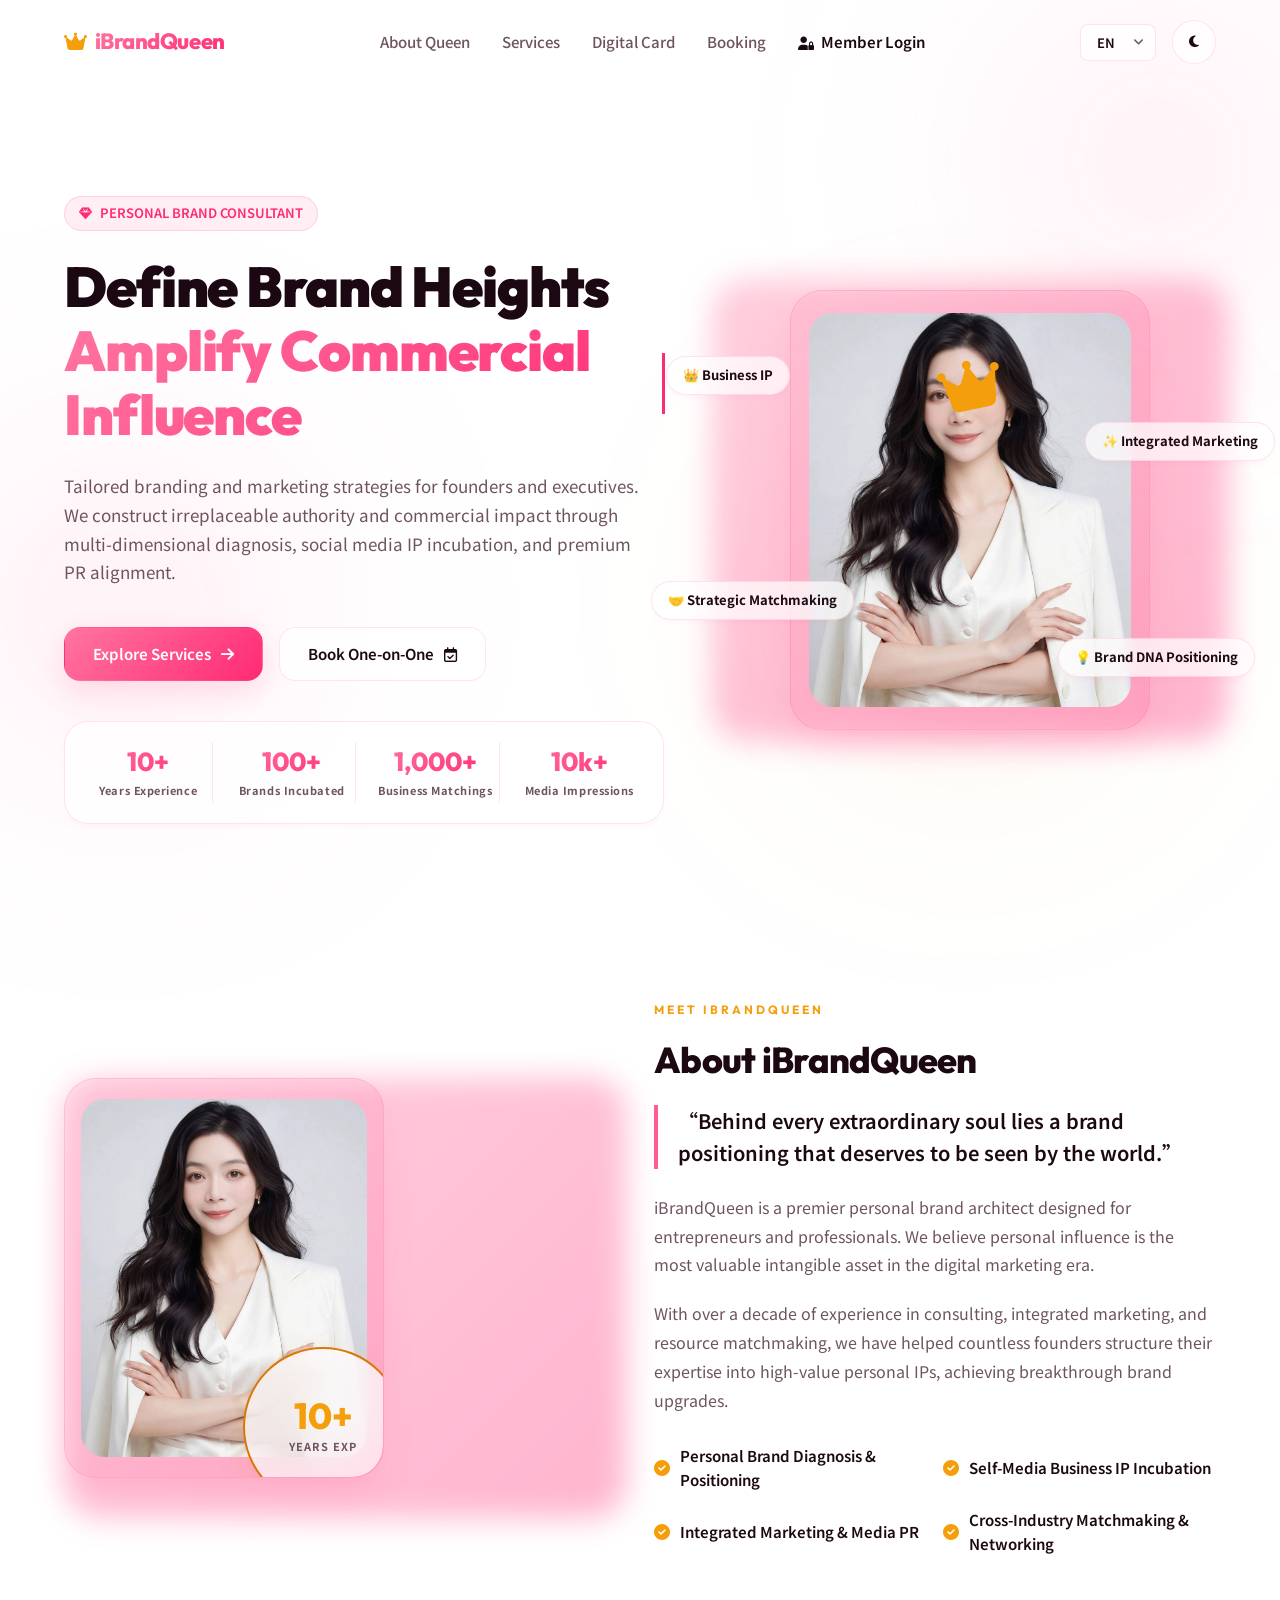
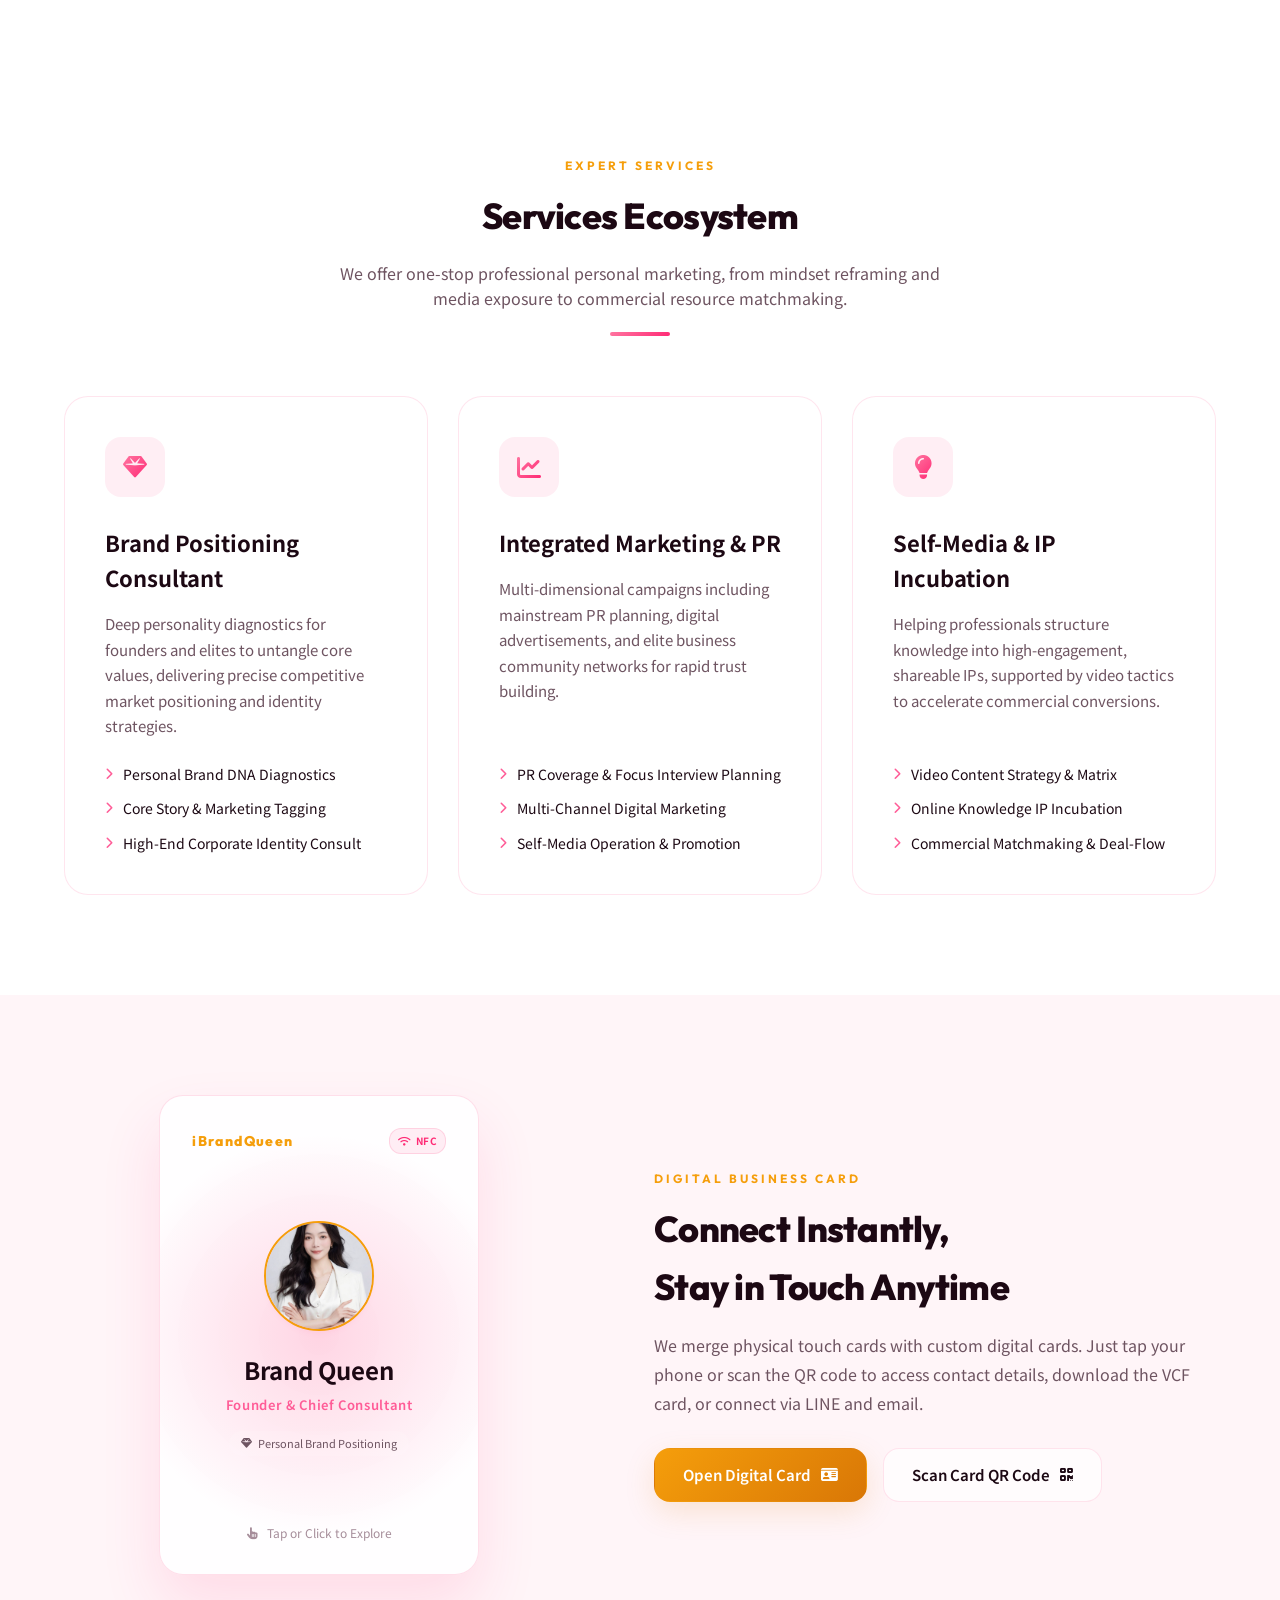
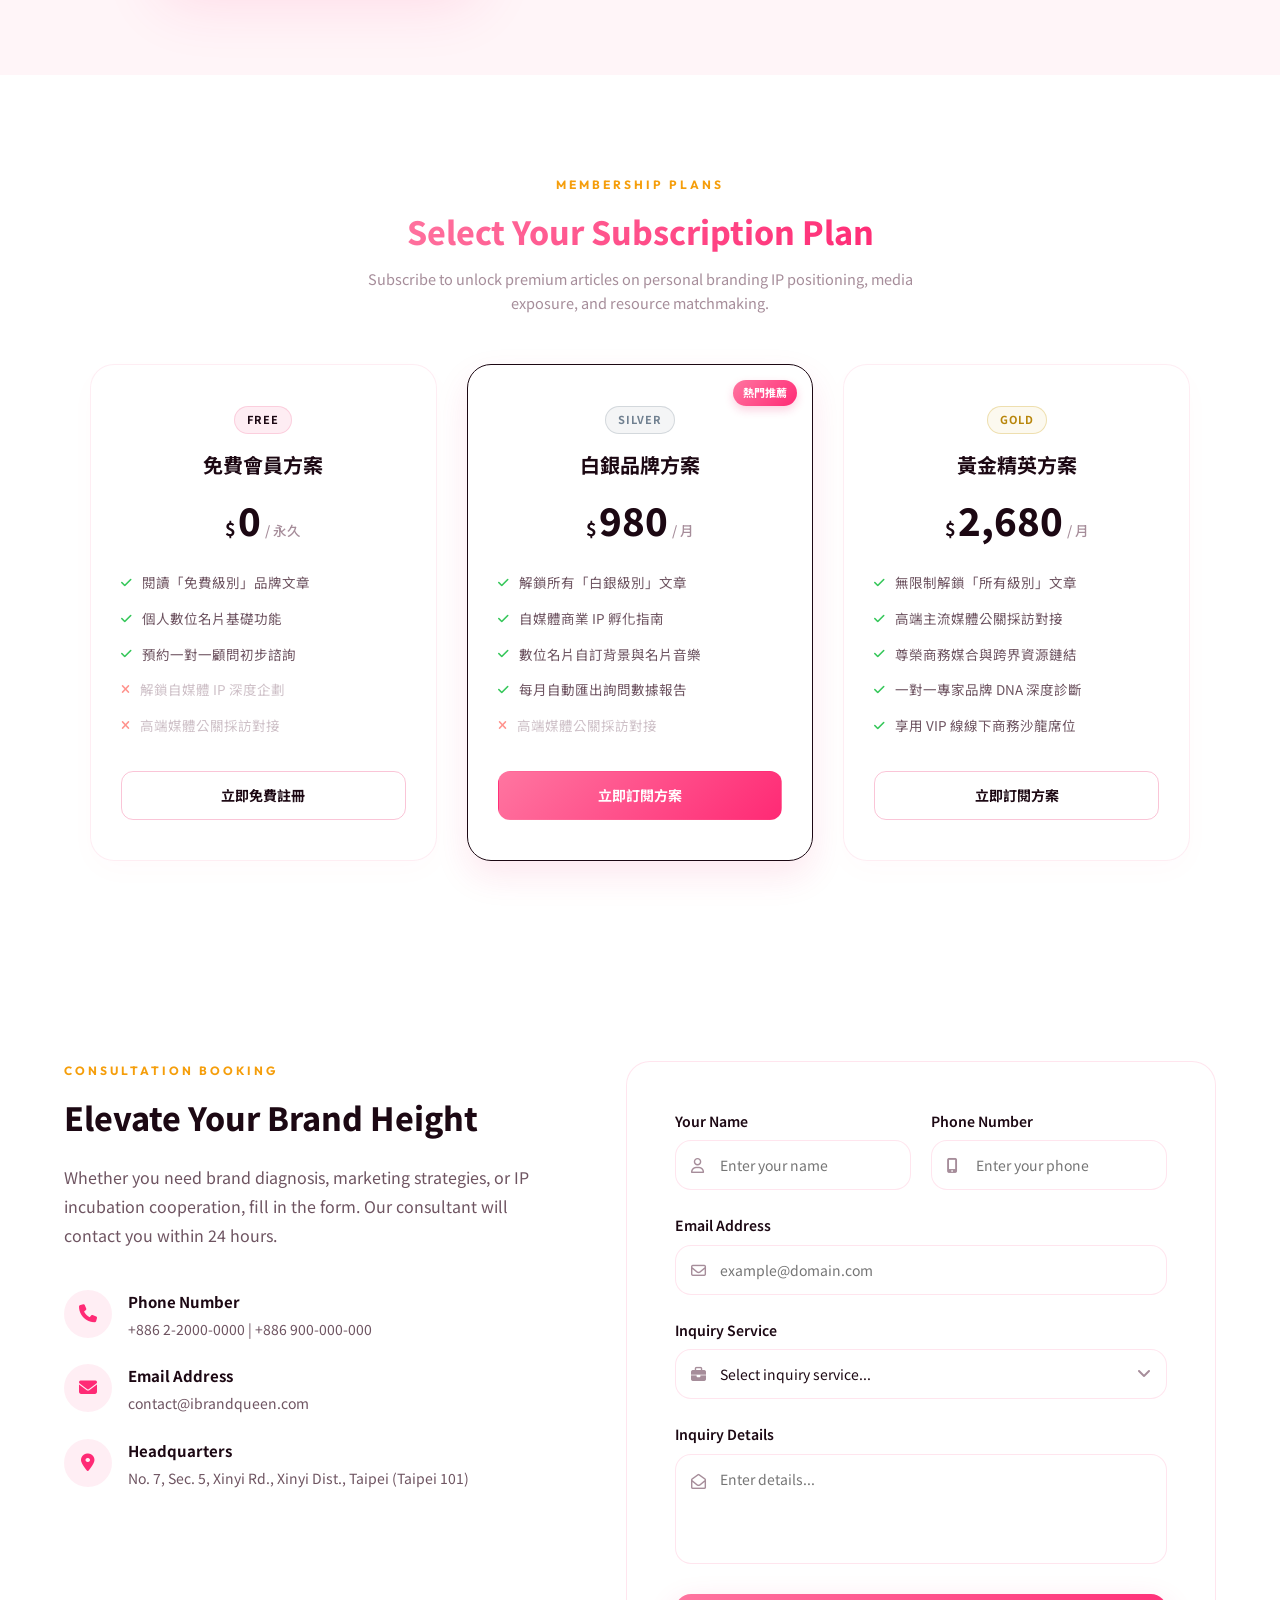
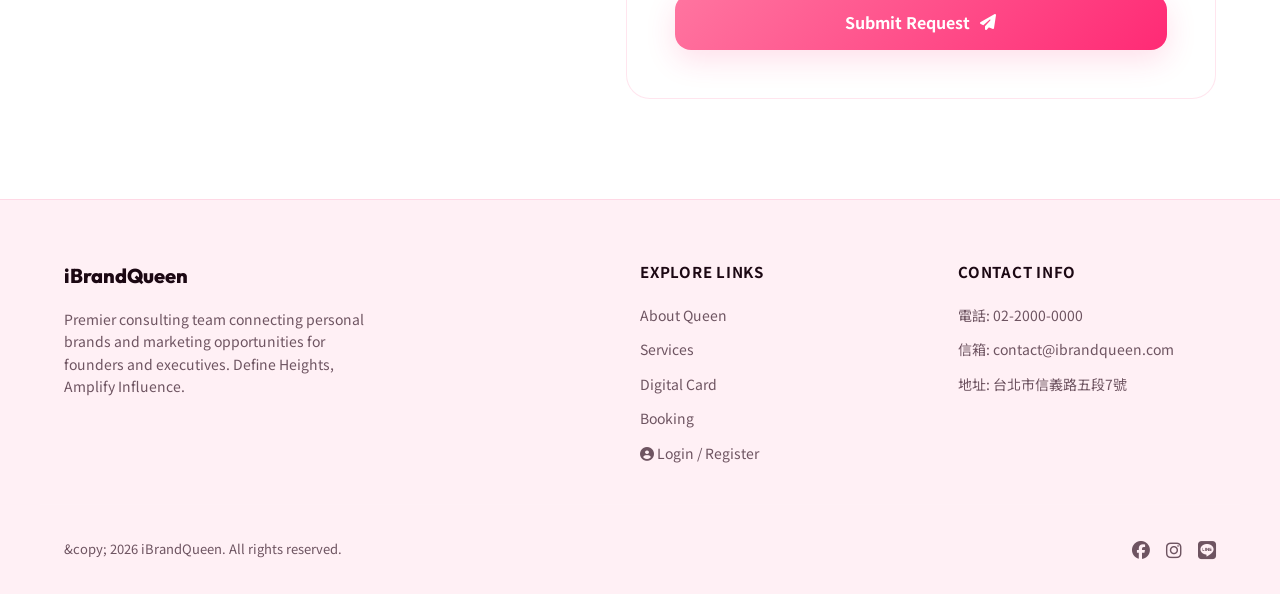
==== commit c0514ae0: "feat: implement subscription membership system with locked articles, pricing plans, and login/regist" ====
--- a/index.html
+++ b/index.html
@@ -58,7 +58,7 @@
         <li><a href="#services" class="nav-link" data-i18n="nav_services">品牌服務</a></li>
         <li><a href="#connect" class="nav-link" data-i18n="nav_connect">數位名片</a></li>
         <li><a href="#booking" class="nav-link" data-i18n="nav_booking">合作預約</a></li>
-        <li><a href="../行銷網站/login.html" class="nav-link nav-admin-link" data-i18n="nav_admin"><i class="fa-solid fa-lock"></i> 登入後台</a></li>
+        <li><a href="./login.html" class="nav-link nav-admin-link" data-i18n="nav_admin"><i class="fa-solid fa-user-lock"></i> 會員登入</a></li>
       </ul>
       
       <div class="nav-actions">
@@ -317,6 +317,85 @@
     </div>
   </section>
 
+  <!-- Pricing Section (Subscription Plans) -->
+  <section class="pricing-section" id="pricing">
+    <div class="container">
+      <div class="section-header text-center reveal" style="margin-bottom: 50px; text-align: center;">
+        <span class="editorial-label" data-i18n="pricing_label">MEMBERSHIP PLANS</span>
+        <h3 class="gradient-text" data-i18n="pricing_title" style="font-size: 32px; font-weight: 800;">選取您的品牌訂閱方案</h3>
+        <p data-i18n="pricing_subtitle" style="font-size: 14.5px; color: var(--text-muted); max-width: 600px; margin: 10px auto 0;">
+          訂閱專屬品牌行銷方案，立即解鎖相應等級的菁英商業 IP 定位、媒體曝光與跨界資源對接文章。
+        </p>
+      </div>
+
+      <div class="pricing-grid reveal">
+        <!-- Plan 1: Free -->
+        <div class="pricing-card">
+          <div class="pricing-header">
+            <span class="plan-badge">FREE</span>
+            <h4 class="plan-title">免費會員方案</h4>
+            <div class="plan-price">
+              <span class="currency">$</span>
+              <span class="amount">0</span>
+              <span class="period">/ 永久</span>
+            </div>
+          </div>
+          <ul class="plan-features">
+            <li><i class="fa-solid fa-check"></i> <span>閱讀「免費級別」品牌文章</span></li>
+            <li><i class="fa-solid fa-check"></i> <span>個人數位名片基礎功能</span></li>
+            <li><i class="fa-solid fa-check"></i> <span>預約一對一顧問初步諮詢</span></li>
+            <li class="disabled"><i class="fa-solid fa-xmark"></i> <span>解鎖自媒體 IP 深度企劃</span></li>
+            <li class="disabled"><i class="fa-solid fa-xmark"></i> <span>高端媒體公關採訪對接</span></li>
+          </ul>
+          <a href="./login.html" class="btn-plan-action">立即免費註冊</a>
+        </div>
+
+        <!-- Plan 2: Silver (Popular) -->
+        <div class="pricing-card popular">
+          <div class="popular-ribbon">熱門推薦</div>
+          <div class="pricing-header">
+            <span class="plan-badge silver">SILVER</span>
+            <h4 class="plan-title">白銀品牌方案</h4>
+            <div class="plan-price">
+              <span class="currency">$</span>
+              <span class="amount">980</span>
+              <span class="period">/ 月</span>
+            </div>
+          </div>
+          <ul class="plan-features">
+            <li><i class="fa-solid fa-check"></i> <span>解鎖所有「白銀級別」文章</span></li>
+            <li><i class="fa-solid fa-check"></i> <span>自媒體商業 IP 孵化指南</span></li>
+            <li><i class="fa-solid fa-check"></i> <span>數位名片自訂背景與名片音樂</span></li>
+            <li><i class="fa-solid fa-check"></i> <span>每月自動匯出詢問數據報告</span></li>
+            <li class="disabled"><i class="fa-solid fa-xmark"></i> <span>高端媒體公關採訪對接</span></li>
+          </ul>
+          <a href="./login.html" class="btn-plan-action">立即訂閱方案</a>
+        </div>
+
+        <!-- Plan 3: Gold -->
+        <div class="pricing-card gold">
+          <div class="pricing-header">
+            <span class="plan-badge gold">GOLD</span>
+            <h4 class="plan-title">黃金精英方案</h4>
+            <div class="plan-price">
+              <span class="currency">$</span>
+              <span class="amount">2,680</span>
+              <span class="period">/ 月</span>
+            </div>
+          </div>
+          <ul class="plan-features">
+            <li><i class="fa-solid fa-check"></i> <span>無限制解鎖「所有級別」文章</span></li>
+            <li><i class="fa-solid fa-check"></i> <span>高端主流媒體公關採訪對接</span></li>
+            <li><i class="fa-solid fa-check"></i> <span>尊榮商務媒合與跨界資源鏈結</span></li>
+            <li><i class="fa-solid fa-check"></i> <span>一對一專家品牌 DNA 深度診斷</span></li>
+            <li><i class="fa-solid fa-check"></i> <span>享用 VIP 線線下商務沙龍席位</span></li>
+          </ul>
+          <a href="./login.html" class="btn-plan-action">立即訂閱方案</a>
+        </div>
+      </div>
+    </div>
+  </section>
+
   <!-- Booking Section -->
   <section class="booking" id="booking">
     <div class="container booking-grid">
@@ -435,7 +514,7 @@
           <li><a href="#services" data-i18n="nav_services">品牌服務</a></li>
           <li><a href="#connect" data-i18n="nav_connect">數位名片</a></li>
           <li><a href="#booking" data-i18n="nav_booking">合作預約</a></li>
-          <li><a href="../行銷網站/login.html" data-i18n="footer_admin"><i class="fa-solid fa-shield-halved"></i> 管理員登入</a></li>
+          <li><a href="./login.html" data-i18n="footer_admin"><i class="fa-solid fa-circle-user"></i> 會員登入 / 註冊</a></li>
         </ul>
       </div>
       
@@ -482,6 +561,12 @@
     <span class="toast-message" data-i18n="toast_success">諮詢表單已成功送出！</span>
   </div>
 
+  <!-- Firebase SDK Compat -->
+  <script src="https://www.gstatic.com/firebasejs/10.8.0/firebase-app-compat.js"></script>
+  <script src="https://www.gstatic.com/firebasejs/10.8.0/firebase-auth-compat.js"></script>
+  <script src="https://www.gstatic.com/firebasejs/10.8.0/firebase-firestore-compat.js"></script>
+  <script src="firebase-config.js"></script>
+
   <!-- Javascript -->
   <script src="script.js"></script>
 </body>
--- a/style.css
+++ b/style.css
@@ -1948,4 +1948,197 @@
   transform: rotate(-15deg) scale(1.1);
 }
 
-
+/* Pricing Section Styles */
+.pricing-section {
+  padding: 100px 0;
+  position: relative;
+}
+
+.pricing-grid {
+  display: grid;
+  grid-template-columns: repeat(3, 1fr);
+  gap: 30px;
+  max-width: 1100px;
+  margin: 40px auto 0;
+}
+
+@media (max-width: 900px) {
+  .pricing-grid {
+    grid-template-columns: 1fr;
+    max-width: 450px;
+    padding: 0 20px;
+  }
+}
+
+.pricing-card {
+  background: rgba(255, 255, 255, 0.75);
+  border: 1px solid rgba(233, 27, 98, 0.08);
+  border-radius: 24px;
+  padding: 40px 30px;
+  text-align: center;
+  box-shadow: 0 10px 30px rgba(233, 27, 98, 0.02);
+  backdrop-filter: blur(10px);
+  -webkit-backdrop-filter: blur(10px);
+  position: relative;
+  display: flex;
+  flex-direction: column;
+  transition: all 0.3s cubic-bezier(0.165, 0.84, 0.44, 1);
+}
+
+.pricing-card:hover {
+  transform: translateY(-5px);
+  background: rgba(255, 255, 255, 0.95);
+  box-shadow: 0 20px 40px rgba(233, 27, 98, 0.08);
+  border-color: rgba(233, 27, 98, 0.18);
+}
+
+.pricing-card.popular {
+  border-color: var(--primary-color);
+  box-shadow: 0 15px 35px rgba(233, 27, 98, 0.1);
+  background: rgba(255, 255, 255, 0.85);
+}
+
+.pricing-card.popular:hover {
+  background: #FFFFFF;
+}
+
+.popular-ribbon {
+  position: absolute;
+  top: 15px;
+  right: 15px;
+  background: var(--grad-primary);
+  color: #FFFFFF;
+  font-size: 11px;
+  font-weight: 700;
+  padding: 4px 10px;
+  border-radius: 20px;
+  box-shadow: 0 4px 10px rgba(233, 27, 98, 0.2);
+}
+
+.plan-badge {
+  display: inline-block;
+  background: rgba(233, 27, 98, 0.08);
+  border: 1px solid rgba(233, 27, 98, 0.15);
+  border-radius: 20px;
+  padding: 4px 12px;
+  font-size: 11px;
+  font-weight: 700;
+  color: var(--primary-color);
+  letter-spacing: 1px;
+  margin-bottom: 15px;
+}
+
+.plan-badge.silver {
+  background: rgba(112, 128, 144, 0.08);
+  border-color: rgba(112, 128, 144, 0.25);
+  color: #708090;
+}
+
+.plan-badge.gold {
+  background: rgba(212, 175, 55, 0.08);
+  border-color: rgba(212, 175, 55, 0.35);
+  color: #B8860B;
+}
+
+.plan-title {
+  font-size: 20px;
+  font-weight: 700;
+  color: var(--text-primary);
+  margin-bottom: 20px;
+}
+
+.plan-price {
+  margin-bottom: 30px;
+  display: flex;
+  justify-content: center;
+  align-items: baseline;
+  color: var(--text-primary);
+}
+
+.plan-price .currency {
+  font-size: 18px;
+  font-weight: 700;
+  margin-right: 2px;
+}
+
+.plan-price .amount {
+  font-size: 38px;
+  font-weight: 800;
+  line-height: 1;
+}
+
+.plan-price .period {
+  font-size: 13.5px;
+  color: var(--text-muted);
+  font-weight: 500;
+  margin-left: 4px;
+}
+
+.plan-features {
+  list-style: none;
+  padding: 0;
+  margin: 0 0 35px;
+  text-align: left;
+  display: flex;
+  flex-direction: column;
+  gap: 14px;
+  font-size: 13.5px;
+  color: var(--text-secondary);
+}
+
+.plan-features li {
+  display: flex;
+  align-items: center;
+  gap: 10px;
+}
+
+.plan-features li i {
+  font-size: 12px;
+  color: #34c759;
+}
+
+.plan-features li.disabled {
+  color: var(--text-muted);
+  opacity: 0.55;
+}
+
+.plan-features li.disabled i {
+  color: #ff3b30;
+}
+
+.btn-plan-action {
+  width: 100%;
+  border: 1px solid rgba(233, 27, 98, 0.25);
+  background: none;
+  color: var(--primary-color);
+  font-size: 14px;
+  font-weight: 700;
+  padding: 12px;
+  border-radius: 12px;
+  cursor: pointer;
+  text-decoration: none;
+  display: inline-block;
+  transition: all 0.2s ease;
+  margin-top: auto;
+}
+
+.btn-plan-action:hover {
+  background: var(--grad-primary);
+  color: #FFFFFF;
+  border-color: transparent;
+  box-shadow: 0 8px 24px rgba(233, 27, 98, 0.25);
+}
+
+.pricing-card.popular .btn-plan-action {
+  background: var(--grad-primary);
+  color: #FFFFFF;
+  border-color: transparent;
+}
+
+.pricing-card.popular .btn-plan-action:hover {
+  box-shadow: 0 8px 24px rgba(233, 27, 98, 0.35);
+  transform: translateY(-1px);
+}
+
+
+
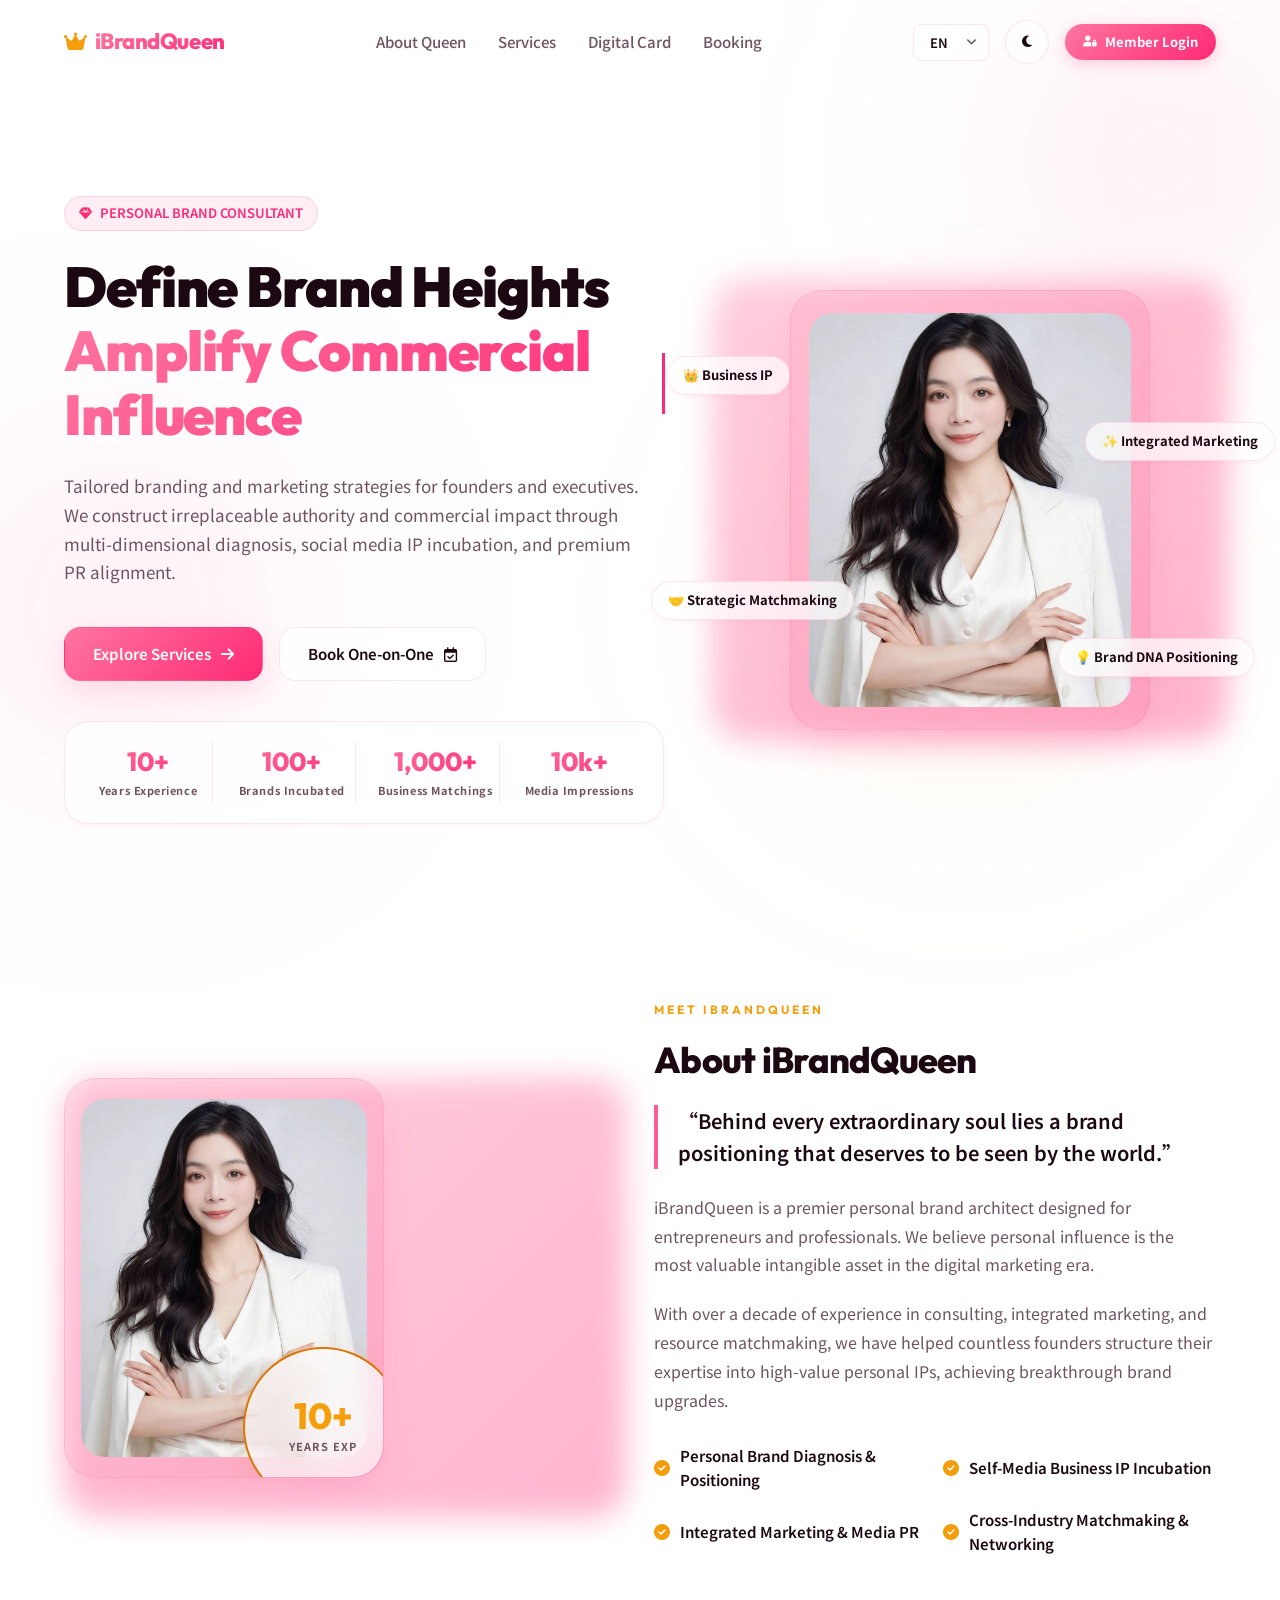
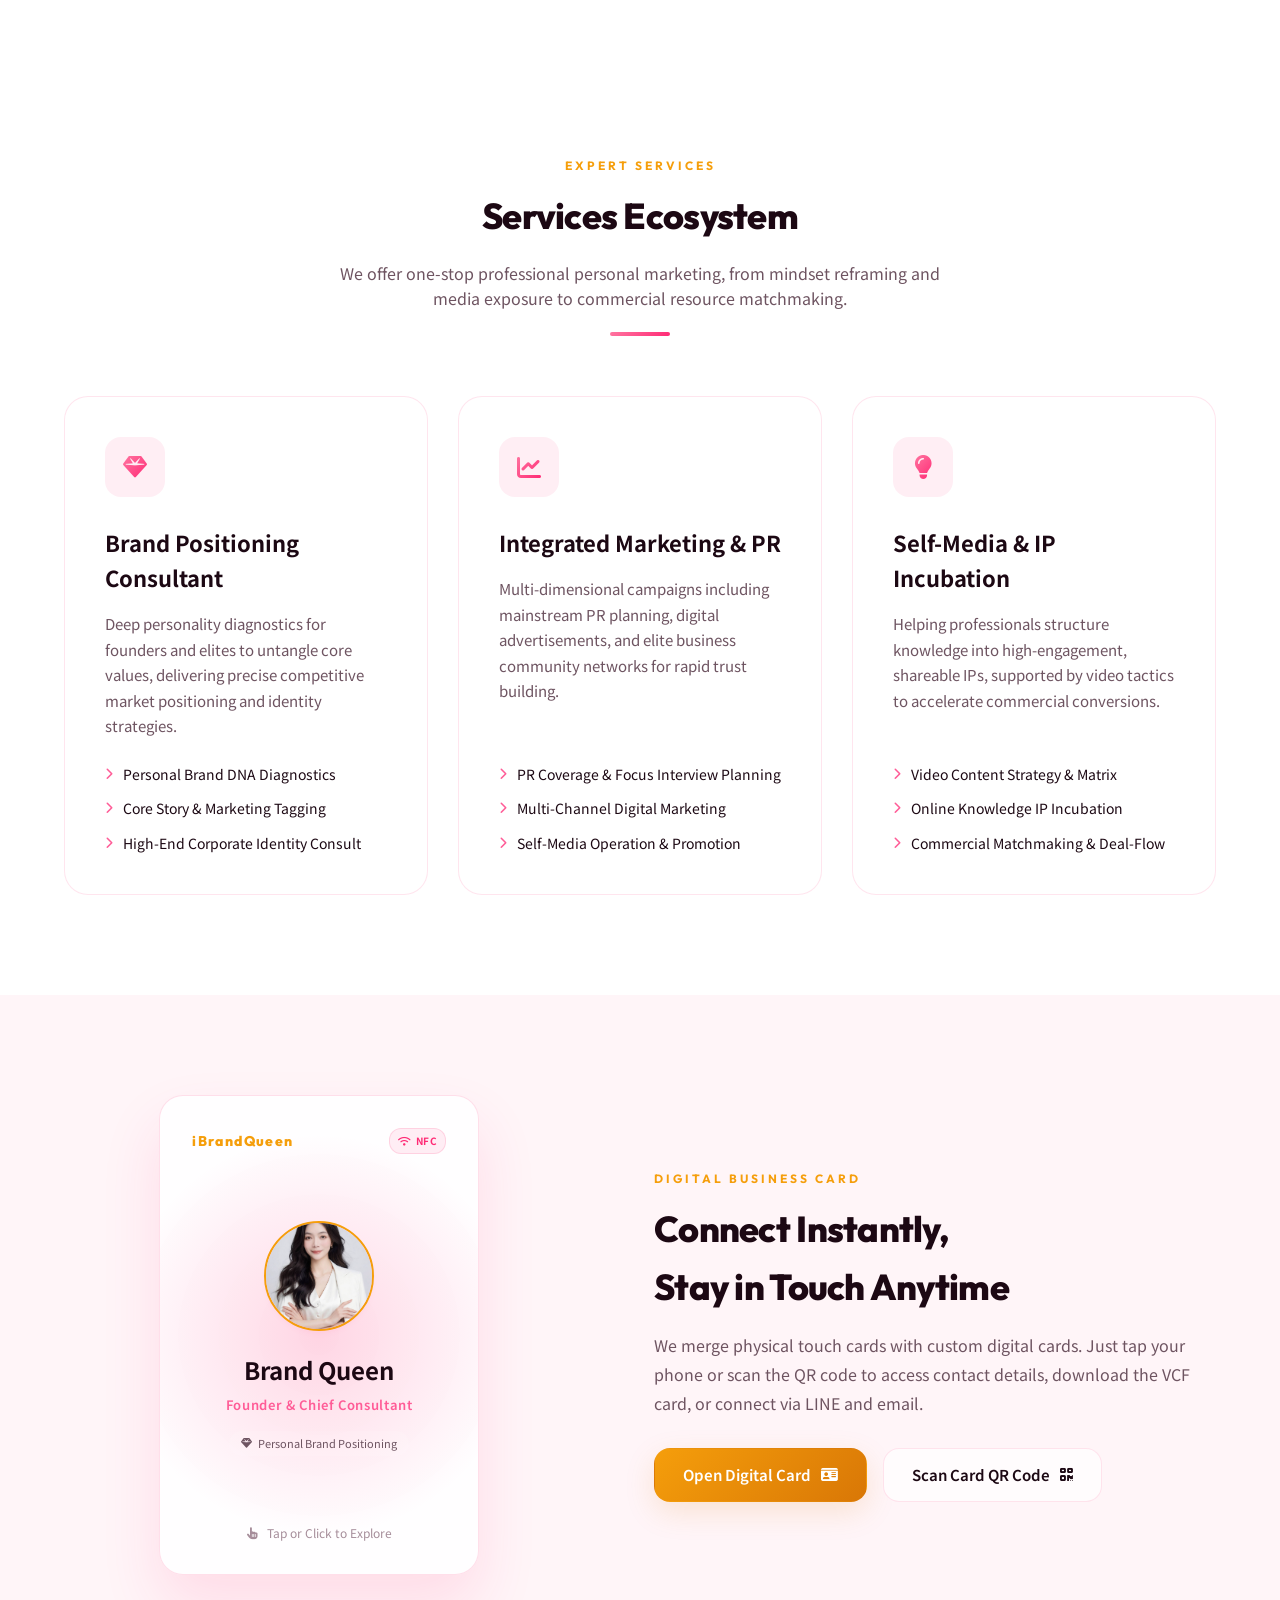
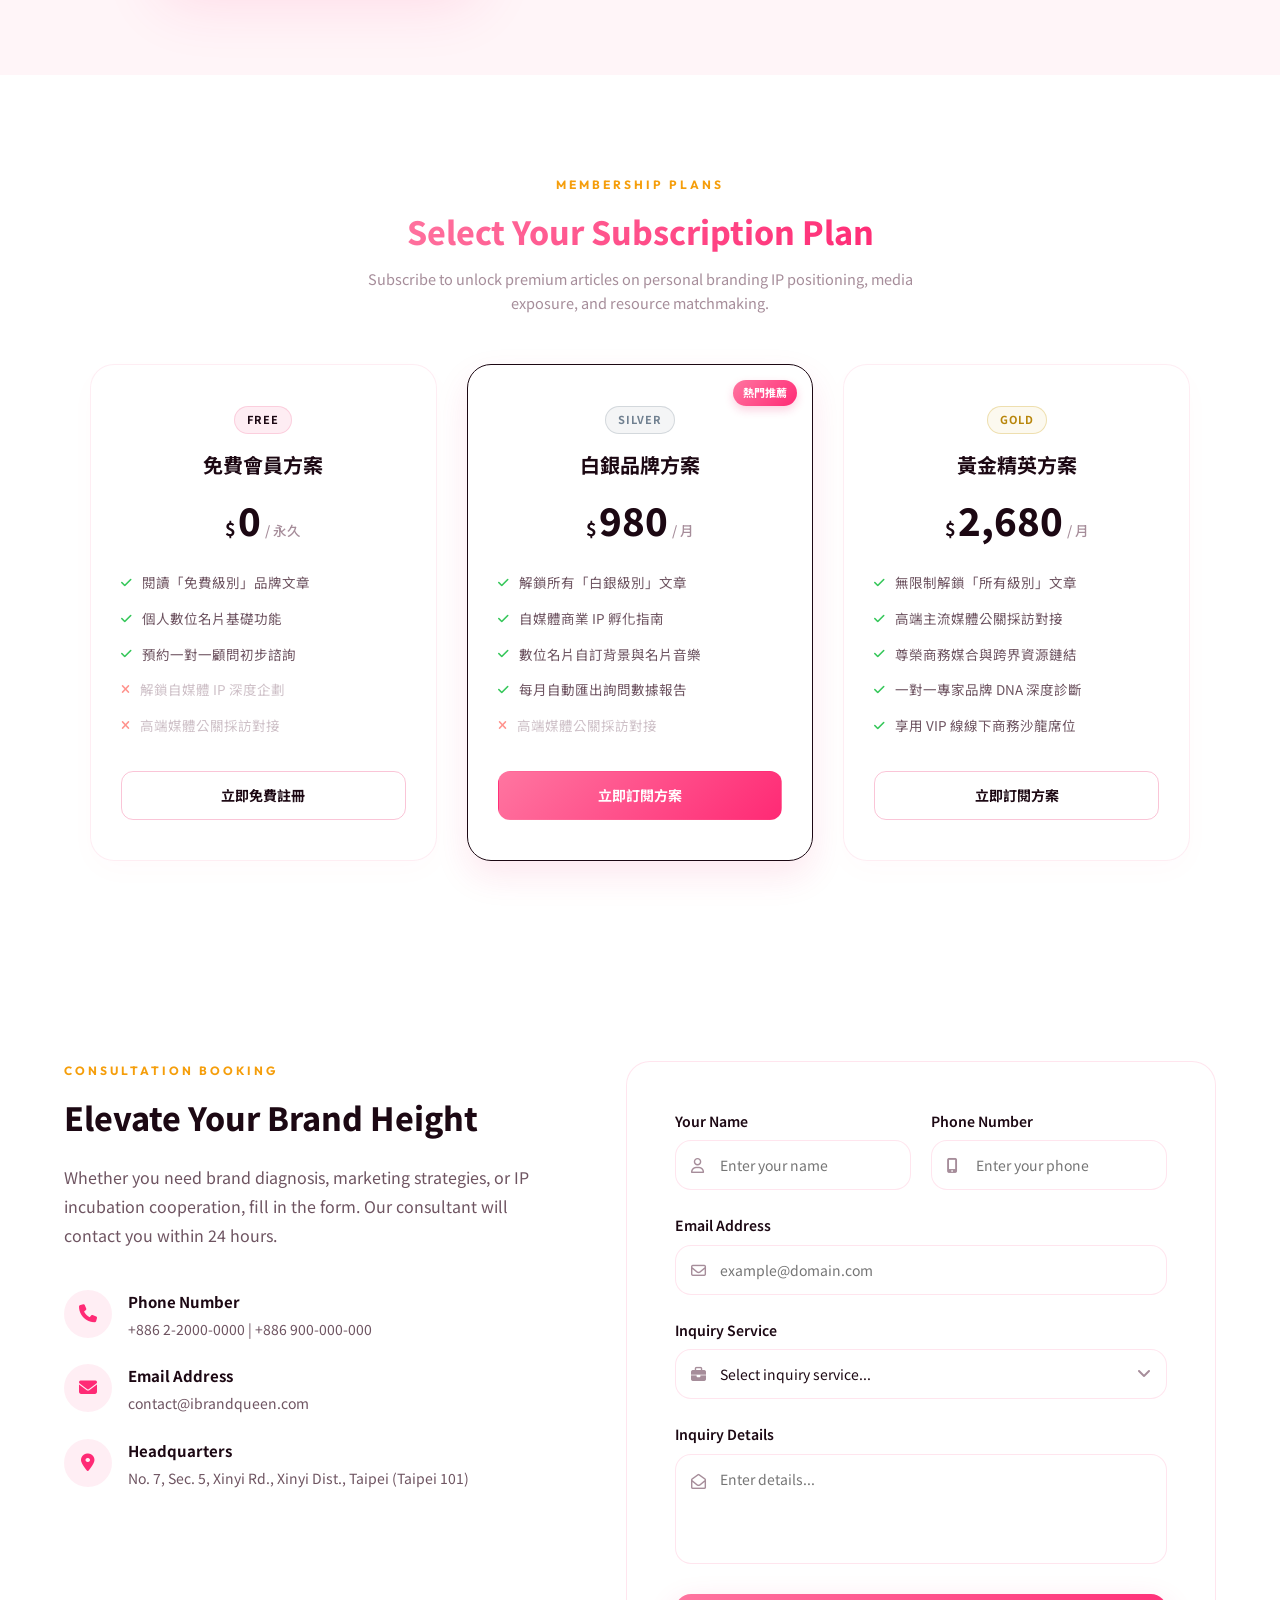
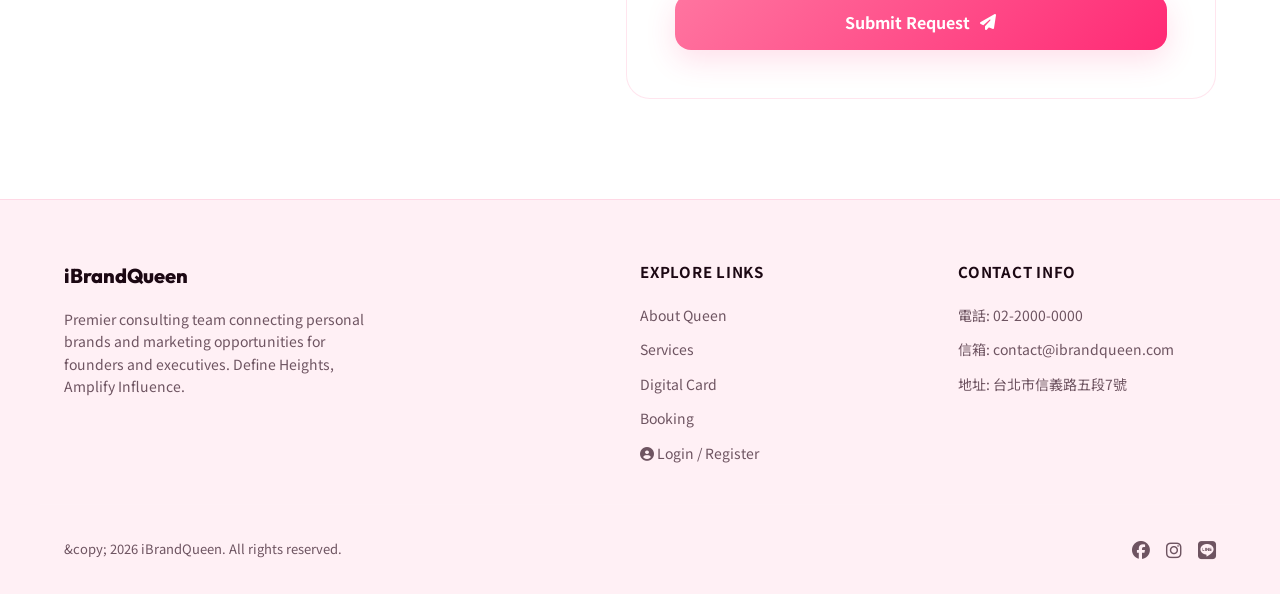
==== commit 53d6ce41: "feat: move login button to upper-right nav actions and remove crown vector overlay on portrait" ====
--- a/index.html
+++ b/index.html
@@ -58,7 +58,7 @@
         <li><a href="#services" class="nav-link" data-i18n="nav_services">品牌服務</a></li>
         <li><a href="#connect" class="nav-link" data-i18n="nav_connect">數位名片</a></li>
         <li><a href="#booking" class="nav-link" data-i18n="nav_booking">合作預約</a></li>
-        <li><a href="./login.html" class="nav-link nav-admin-link" data-i18n="nav_admin"><i class="fa-solid fa-user-lock"></i> 會員登入</a></li>
+        <li class="mobile-login-item"><a href="./login.html" class="nav-link nav-admin-link" data-i18n="nav_admin"><i class="fa-solid fa-user-lock"></i> 會員登入</a></li>
       </ul>
       
       <div class="nav-actions">
@@ -74,6 +74,8 @@
           <i class="fa-solid fa-moon"></i>
         </button>
         
+        <a href="./login.html" class="nav-login-btn" id="nav-login-btn" data-i18n="nav_admin"><i class="fa-solid fa-user-lock"></i> 會員登入</a>
+
         <button class="hamburger" id="hamburger-btn" aria-label="開啟選單" aria-expanded="false">
           <span></span>
           <span></span>
@@ -141,7 +143,6 @@
 
         <div class="portrait-glow-ring"></div>
         <div class="portrait-frame" id="hero-portrait-frame">
-          <i class="fa-solid fa-crown crown-vector"></i>
           <div class="portrait-avatar-placeholder">
             <img src="assets/queen_portrait.png" alt="iBrandQueen 品牌女王" class="portrait-img">
           </div>
--- a/style.css
+++ b/style.css
@@ -2140,5 +2140,44 @@
   transform: translateY(-1px);
 }
 
-
-
+/* Premium Navbar Login Button */
+.nav-login-btn {
+  display: inline-flex;
+  align-items: center;
+  gap: 8px;
+  background: var(--grad-primary);
+  color: #FFFFFF !important;
+  font-size: 13px;
+  font-weight: 700;
+  padding: 8px 18px;
+  border-radius: 30px;
+  box-shadow: 0 4px 15px rgba(233, 27, 98, 0.2);
+  transition: all 0.3s cubic-bezier(0.165, 0.84, 0.44, 1);
+  text-decoration: none;
+}
+
+.nav-login-btn:hover {
+  transform: translateY(-1.5px);
+  box-shadow: 0 6px 20px rgba(233, 27, 98, 0.35);
+}
+
+.nav-login-btn i {
+  font-size: 11px;
+}
+
+.mobile-login-item {
+  display: none !important;
+}
+
+@media (max-width: 900px) {
+  .nav-actions .nav-login-btn {
+    display: none !important;
+  }
+  .mobile-login-item {
+    display: block !important;
+  }
+}
+
+
+
+
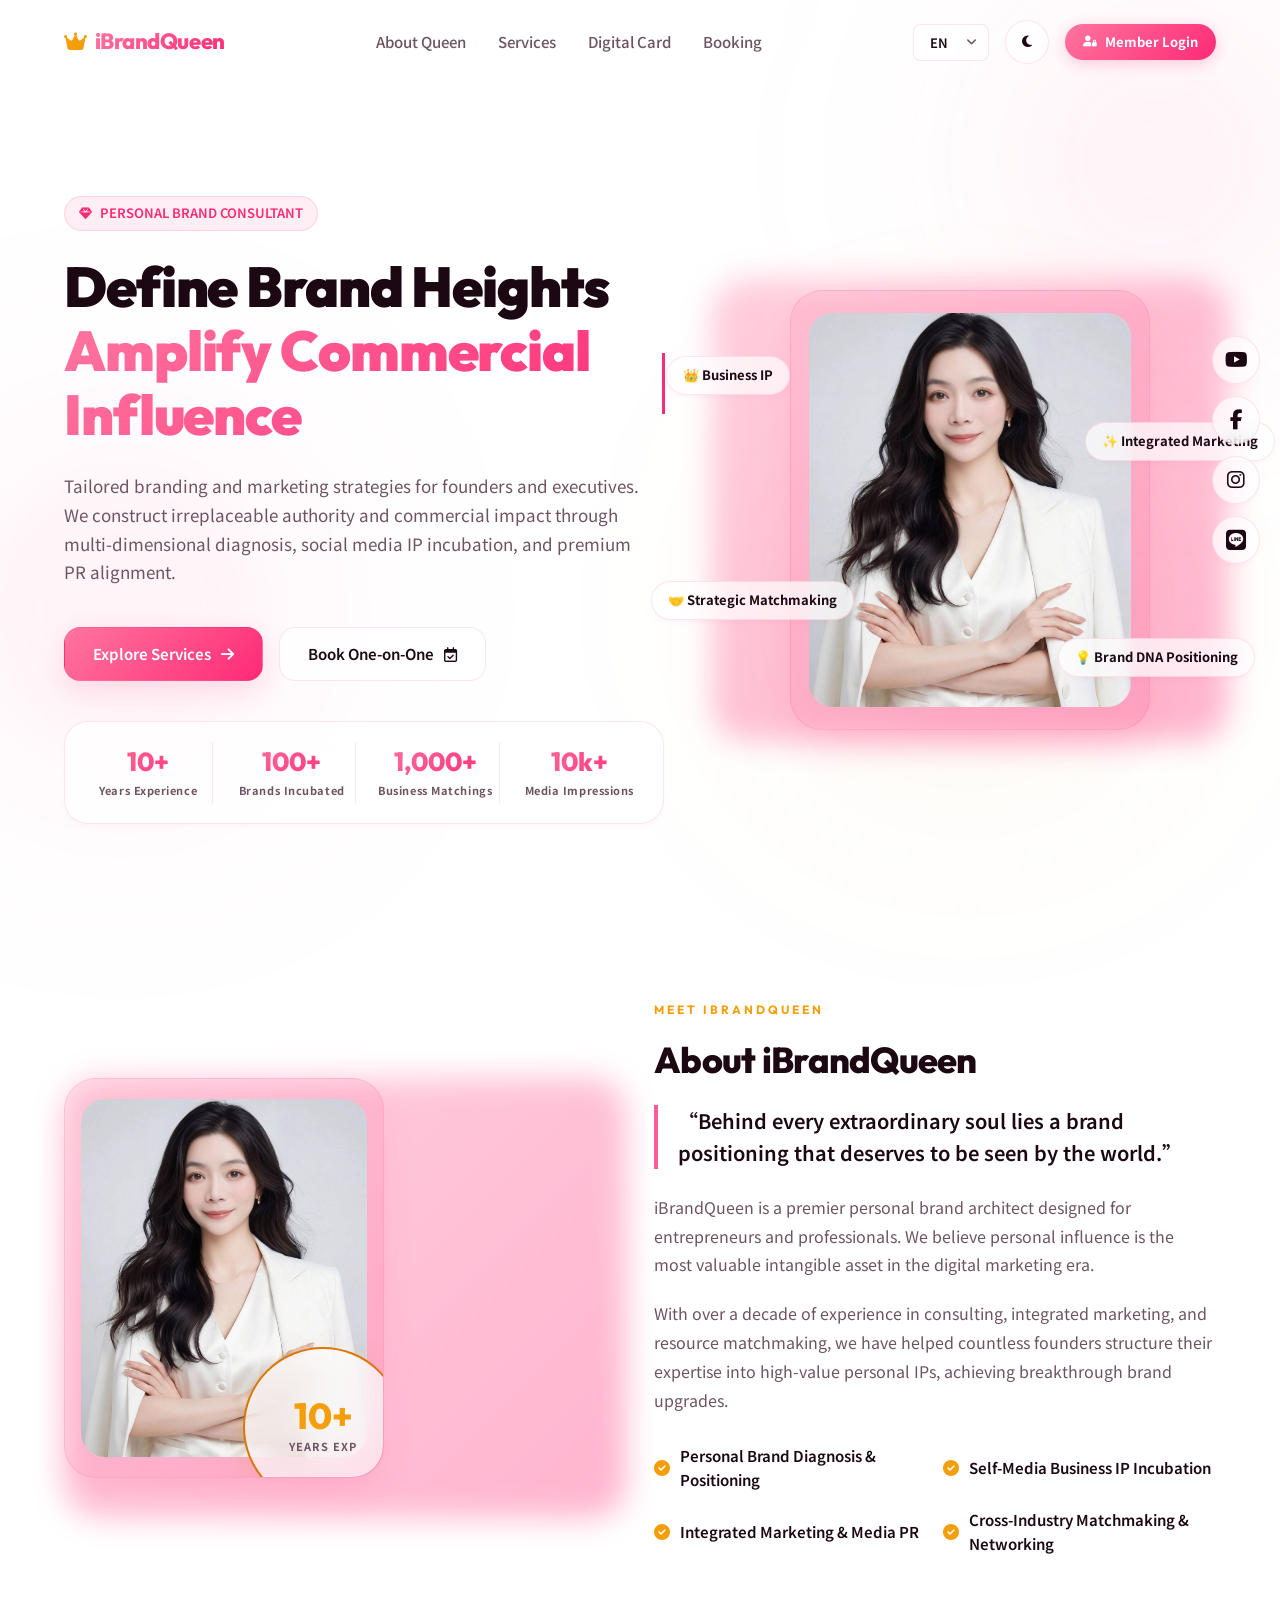
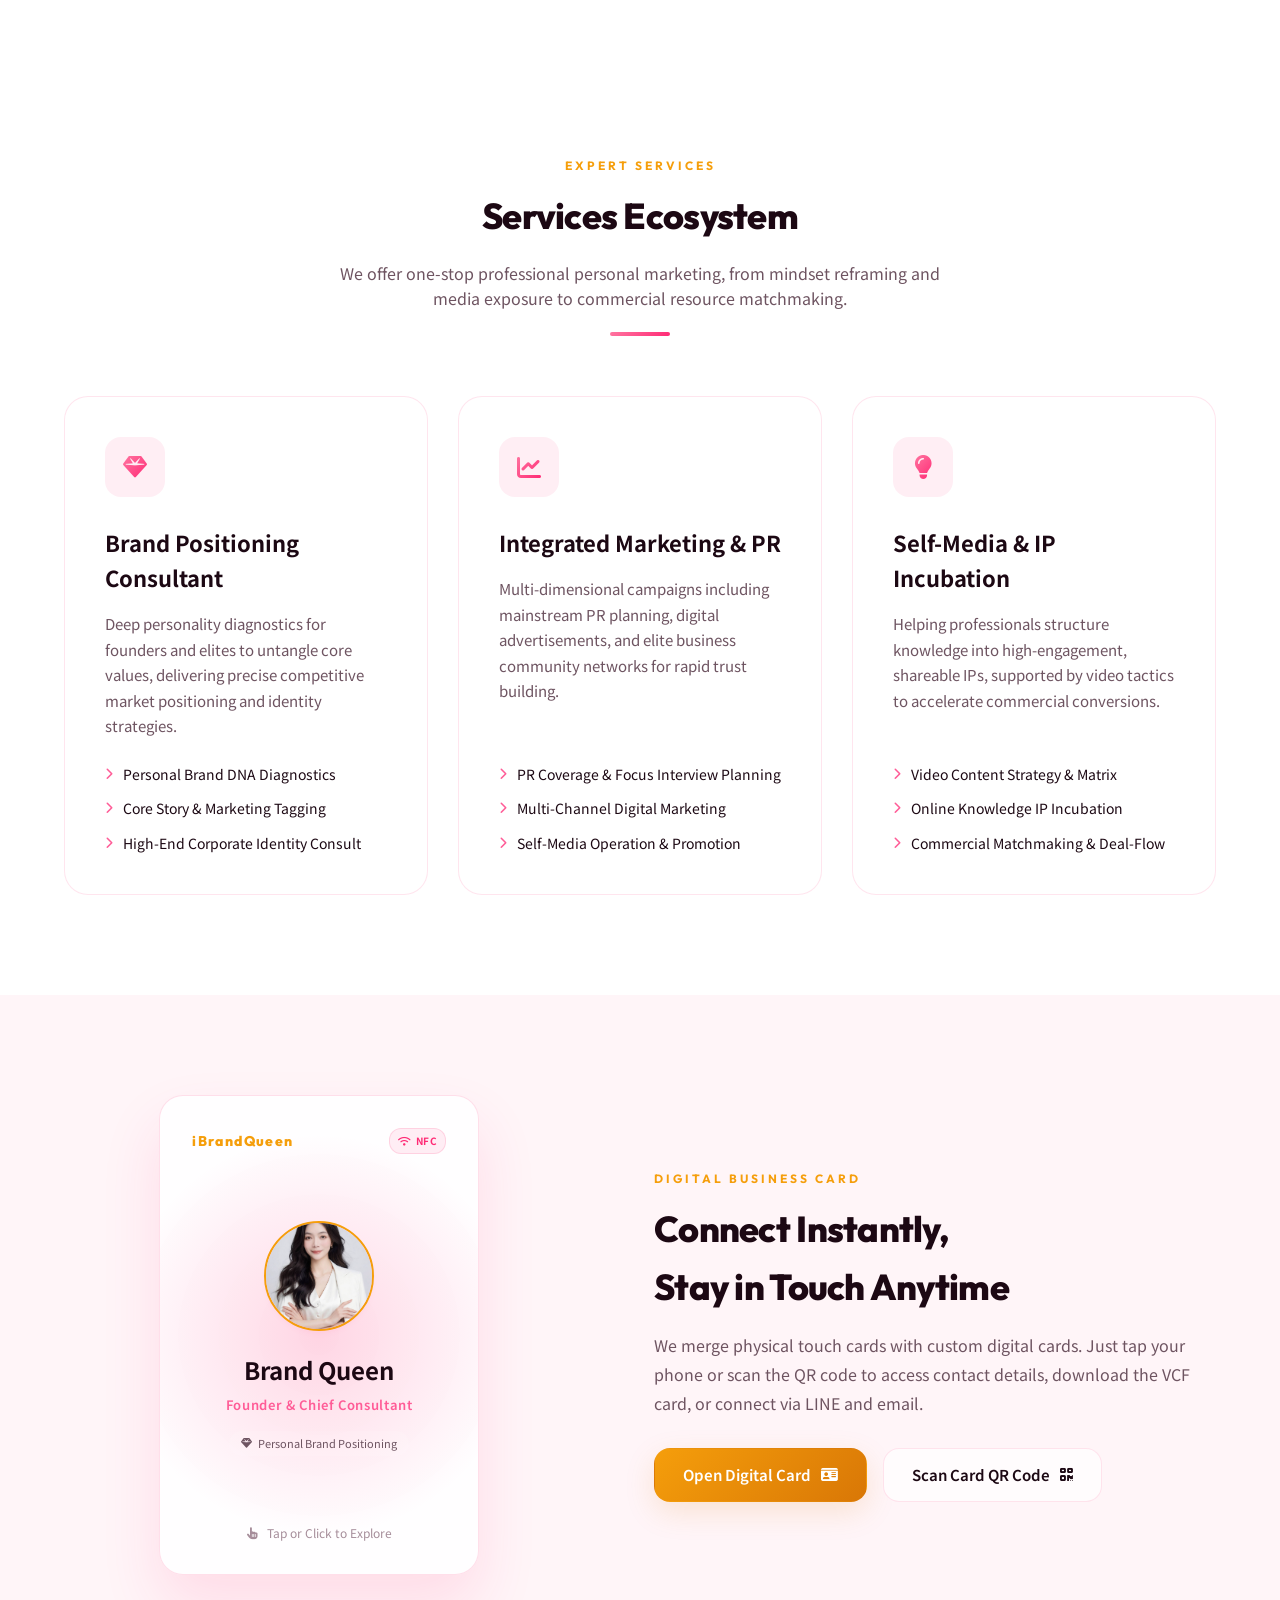
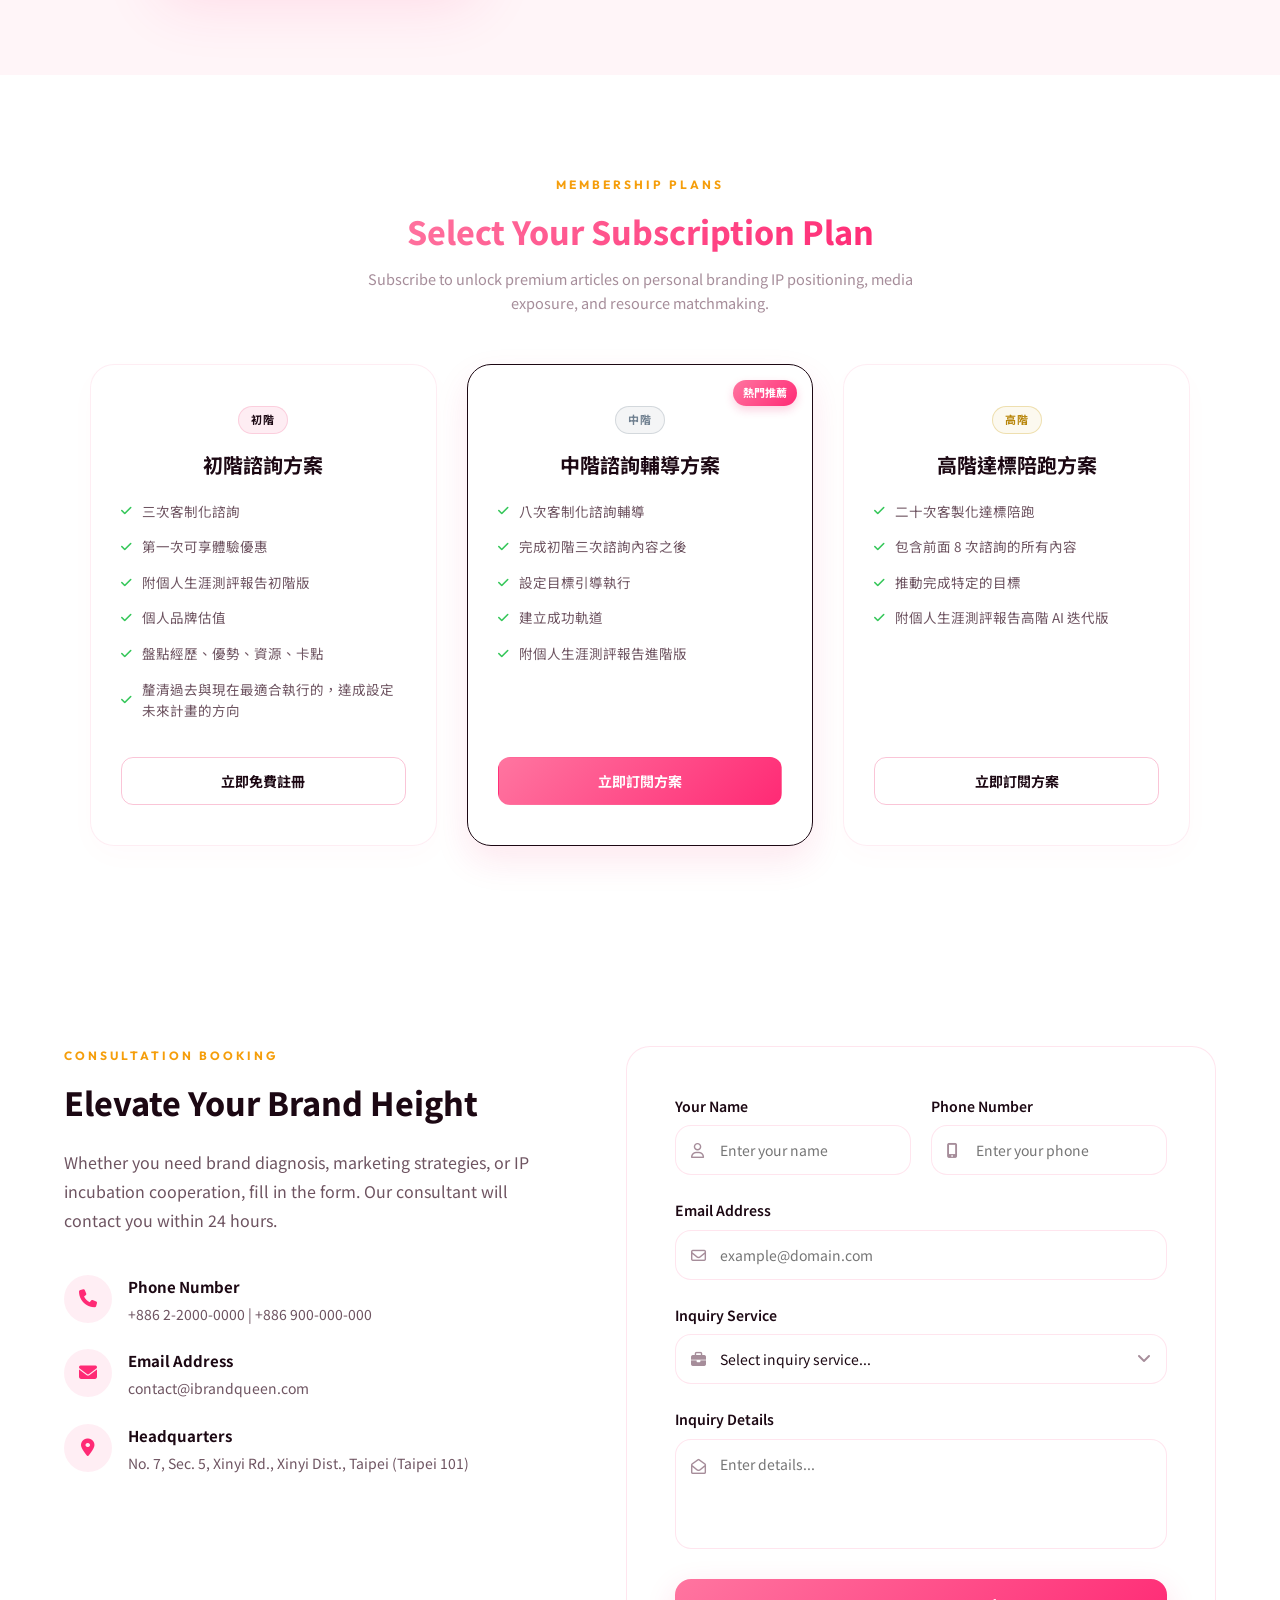
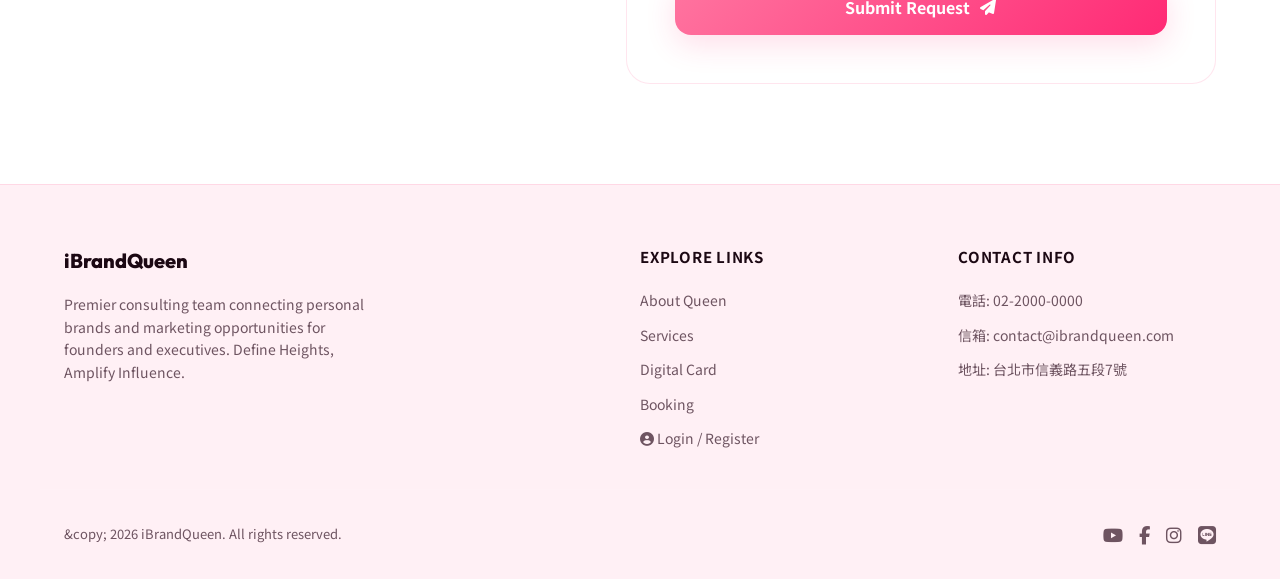
==== commit 2e60b4c7: "feat: update subscription plans, hide pricing, and add social quick links (YouTube, Facebook, Instag" ====
--- a/index.html
+++ b/index.html
@@ -330,66 +330,66 @@
       </div>
 
       <div class="pricing-grid reveal">
-        <!-- Plan 1: Free -->
+        <!-- Plan 1: 初階 -->
         <div class="pricing-card">
           <div class="pricing-header">
-            <span class="plan-badge">FREE</span>
-            <h4 class="plan-title">免費會員方案</h4>
-            <div class="plan-price">
+            <span class="plan-badge">初階</span>
+            <h4 class="plan-title">初階諮詢方案</h4>
+            <div class="plan-price" style="display:none;">
               <span class="currency">$</span>
               <span class="amount">0</span>
               <span class="period">/ 永久</span>
             </div>
           </div>
           <ul class="plan-features">
-            <li><i class="fa-solid fa-check"></i> <span>閱讀「免費級別」品牌文章</span></li>
-            <li><i class="fa-solid fa-check"></i> <span>個人數位名片基礎功能</span></li>
-            <li><i class="fa-solid fa-check"></i> <span>預約一對一顧問初步諮詢</span></li>
-            <li class="disabled"><i class="fa-solid fa-xmark"></i> <span>解鎖自媒體 IP 深度企劃</span></li>
-            <li class="disabled"><i class="fa-solid fa-xmark"></i> <span>高端媒體公關採訪對接</span></li>
+            <li><i class="fa-solid fa-check"></i> <span>三次客制化諮詢</span></li>
+            <li><i class="fa-solid fa-check"></i> <span>第一次可享體驗優惠</span></li>
+            <li><i class="fa-solid fa-check"></i> <span>附個人生涯測評報告初階版</span></li>
+            <li><i class="fa-solid fa-check"></i> <span>個人品牌估值</span></li>
+            <li><i class="fa-solid fa-check"></i> <span>盤點經歷、優勢、資源、卡點</span></li>
+            <li><i class="fa-solid fa-check"></i> <span>釐清過去與現在最適合執行的，達成設定未來計畫的方向</span></li>
           </ul>
           <a href="./login.html" class="btn-plan-action">立即免費註冊</a>
         </div>
 
-        <!-- Plan 2: Silver (Popular) -->
+        <!-- Plan 2: 中階 (Popular) -->
         <div class="pricing-card popular">
           <div class="popular-ribbon">熱門推薦</div>
           <div class="pricing-header">
-            <span class="plan-badge silver">SILVER</span>
-            <h4 class="plan-title">白銀品牌方案</h4>
-            <div class="plan-price">
+            <span class="plan-badge silver">中階</span>
+            <h4 class="plan-title">中階諮詢輔導方案</h4>
+            <div class="plan-price" style="display:none;">
               <span class="currency">$</span>
               <span class="amount">980</span>
               <span class="period">/ 月</span>
             </div>
           </div>
           <ul class="plan-features">
-            <li><i class="fa-solid fa-check"></i> <span>解鎖所有「白銀級別」文章</span></li>
-            <li><i class="fa-solid fa-check"></i> <span>自媒體商業 IP 孵化指南</span></li>
-            <li><i class="fa-solid fa-check"></i> <span>數位名片自訂背景與名片音樂</span></li>
-            <li><i class="fa-solid fa-check"></i> <span>每月自動匯出詢問數據報告</span></li>
-            <li class="disabled"><i class="fa-solid fa-xmark"></i> <span>高端媒體公關採訪對接</span></li>
+            <li><i class="fa-solid fa-check"></i> <span>八次客制化諮詢輔導</span></li>
+            <li><i class="fa-solid fa-check"></i> <span>完成初階三次諮詢內容之後</span></li>
+            <li><i class="fa-solid fa-check"></i> <span>設定目標引導執行</span></li>
+            <li><i class="fa-solid fa-check"></i> <span>建立成功軌道</span></li>
+            <li><i class="fa-solid fa-check"></i> <span>附個人生涯測評報告進階版</span></li>
           </ul>
           <a href="./login.html" class="btn-plan-action">立即訂閱方案</a>
         </div>
 
-        <!-- Plan 3: Gold -->
+        <!-- Plan 3: 高階 -->
         <div class="pricing-card gold">
           <div class="pricing-header">
-            <span class="plan-badge gold">GOLD</span>
-            <h4 class="plan-title">黃金精英方案</h4>
-            <div class="plan-price">
+            <span class="plan-badge gold">高階</span>
+            <h4 class="plan-title">高階達標陪跑方案</h4>
+            <div class="plan-price" style="display:none;">
               <span class="currency">$</span>
               <span class="amount">2,680</span>
               <span class="period">/ 月</span>
             </div>
           </div>
           <ul class="plan-features">
-            <li><i class="fa-solid fa-check"></i> <span>無限制解鎖「所有級別」文章</span></li>
-            <li><i class="fa-solid fa-check"></i> <span>高端主流媒體公關採訪對接</span></li>
-            <li><i class="fa-solid fa-check"></i> <span>尊榮商務媒合與跨界資源鏈結</span></li>
-            <li><i class="fa-solid fa-check"></i> <span>一對一專家品牌 DNA 深度診斷</span></li>
-            <li><i class="fa-solid fa-check"></i> <span>享用 VIP 線線下商務沙龍席位</span></li>
+            <li><i class="fa-solid fa-check"></i> <span>二十次客製化達標陪跑</span></li>
+            <li><i class="fa-solid fa-check"></i> <span>包含前面 8 次諮詢的所有內容</span></li>
+            <li><i class="fa-solid fa-check"></i> <span>推動完成特定的目標</span></li>
+            <li><i class="fa-solid fa-check"></i> <span>附個人生涯測評報告高階 AI 迭代版</span></li>
           </ul>
           <a href="./login.html" class="btn-plan-action">立即訂閱方案</a>
         </div>
@@ -532,9 +532,10 @@
     <div class="container footer-bottom">
       <p class="copyright" data-i18n="copyright">&copy; 2026 iBrandQueen. All rights reserved.</p>
       <div class="social-links">
-        <a href="#" class="social-link" aria-label="Facebook"><i class="fa-brands fa-facebook"></i></a>
-        <a href="#" class="social-link" aria-label="Instagram"><i class="fa-brands fa-instagram"></i></a>
-        <a href="#" class="social-link" aria-label="Line"><i class="fa-brands fa-line"></i></a>
+        <a href="https://www.youtube.com" target="_blank" class="social-link" aria-label="YouTube"><i class="fa-brands fa-youtube"></i></a>
+        <a href="https://www.facebook.com" target="_blank" class="social-link" aria-label="Facebook"><i class="fa-brands fa-facebook-f"></i></a>
+        <a href="https://www.instagram.com" target="_blank" class="social-link" aria-label="Instagram"><i class="fa-brands fa-instagram"></i></a>
+        <a href="https://line.me" target="_blank" class="social-link" aria-label="Line"><i class="fa-brands fa-line"></i></a>
       </div>
     </div>
   </footer>
@@ -556,6 +557,22 @@
     </div>
   </dialog>
 
+  <!-- Floating Social Dock -->
+  <div class="social-dock">
+    <a href="https://www.youtube.com" target="_blank" class="social-dock-item yt" aria-label="YouTube" title="YouTube">
+      <i class="fa-brands fa-youtube"></i>
+    </a>
+    <a href="https://www.facebook.com" target="_blank" class="social-dock-item fb" aria-label="Facebook" title="Facebook">
+      <i class="fa-brands fa-facebook-f"></i>
+    </a>
+    <a href="https://www.instagram.com" target="_blank" class="social-dock-item ig" aria-label="Instagram" title="Instagram">
+      <i class="fa-brands fa-instagram"></i>
+    </a>
+    <a href="https://line.me" target="_blank" class="social-dock-item line" aria-label="LINE" title="LINE">
+      <i class="fa-brands fa-line"></i>
+    </a>
+  </div>
+
   <!-- Toast Notification -->
   <div class="toast" id="toast-notification">
     <i class="fa-solid fa-circle-check toast-icon"></i>
--- a/style.css
+++ b/style.css
@@ -2178,6 +2178,90 @@
   }
 }
 
-
-
-
+/* Floating Social Dock Styling */
+.social-dock {
+  position: fixed;
+  right: 20px;
+  top: 50%;
+  transform: translateY(-50%);
+  display: flex;
+  flex-direction: column;
+  gap: 12px;
+  z-index: 1000;
+  pointer-events: auto;
+}
+
+.social-dock-item {
+  width: 48px;
+  height: 48px;
+  border-radius: 50%;
+  background: var(--bg-glass);
+  border: 1px solid var(--border-glass);
+  backdrop-filter: blur(10px);
+  -webkit-backdrop-filter: blur(10px);
+  display: flex;
+  align-items: center;
+  justify-content: center;
+  font-size: 20px;
+  color: var(--text-primary);
+  box-shadow: var(--shadow-sm);
+  transition: all 0.3s cubic-bezier(0.175, 0.885, 0.32, 1.275);
+}
+
+.social-dock-item:hover {
+  transform: scale(1.15) translateX(-5px);
+  color: #ffffff;
+  box-shadow: var(--shadow-glow);
+  border-color: transparent;
+}
+
+/* Custom hover colors for specific platforms */
+.social-dock-item.yt:hover {
+  background: linear-gradient(135deg, #ff0000 0%, #cc0000 100%);
+  box-shadow: 0 10px 20px rgba(255, 0, 0, 0.3);
+}
+
+.social-dock-item.fb:hover {
+  background: linear-gradient(135deg, #1877f2 0%, #166fe5 100%);
+  box-shadow: 0 10px 20px rgba(24, 119, 242, 0.3);
+}
+
+.social-dock-item.ig:hover {
+  background: linear-gradient(135deg, #833ab4 0%, #fd1d1d 50%, #fcb045 100%);
+  box-shadow: 0 10px 20px rgba(253, 29, 29, 0.3);
+}
+
+.social-dock-item.line:hover {
+  background: linear-gradient(135deg, #06c755 0%, #05b04b 100%);
+  box-shadow: 0 10px 20px rgba(6, 199, 85, 0.3);
+}
+
+/* Responsive bottom row for mobile devices */
+@media (max-width: 768px) {
+  .social-dock {
+    right: 50%;
+    top: auto;
+    bottom: 20px;
+    transform: translateX(50%);
+    flex-direction: row;
+    background: var(--bg-glass);
+    padding: 8px 16px;
+    border-radius: 30px;
+    border: 1px solid var(--border-glass);
+    box-shadow: var(--shadow-md);
+    backdrop-filter: blur(12px);
+    -webkit-backdrop-filter: blur(12px);
+    gap: 16px;
+  }
+  
+  .social-dock-item {
+    width: 44px;
+    height: 44px;
+    font-size: 18px;
+    box-shadow: none;
+  }
+  
+  .social-dock-item:hover {
+    transform: scale(1.15) translateY(-5px);
+  }
+}
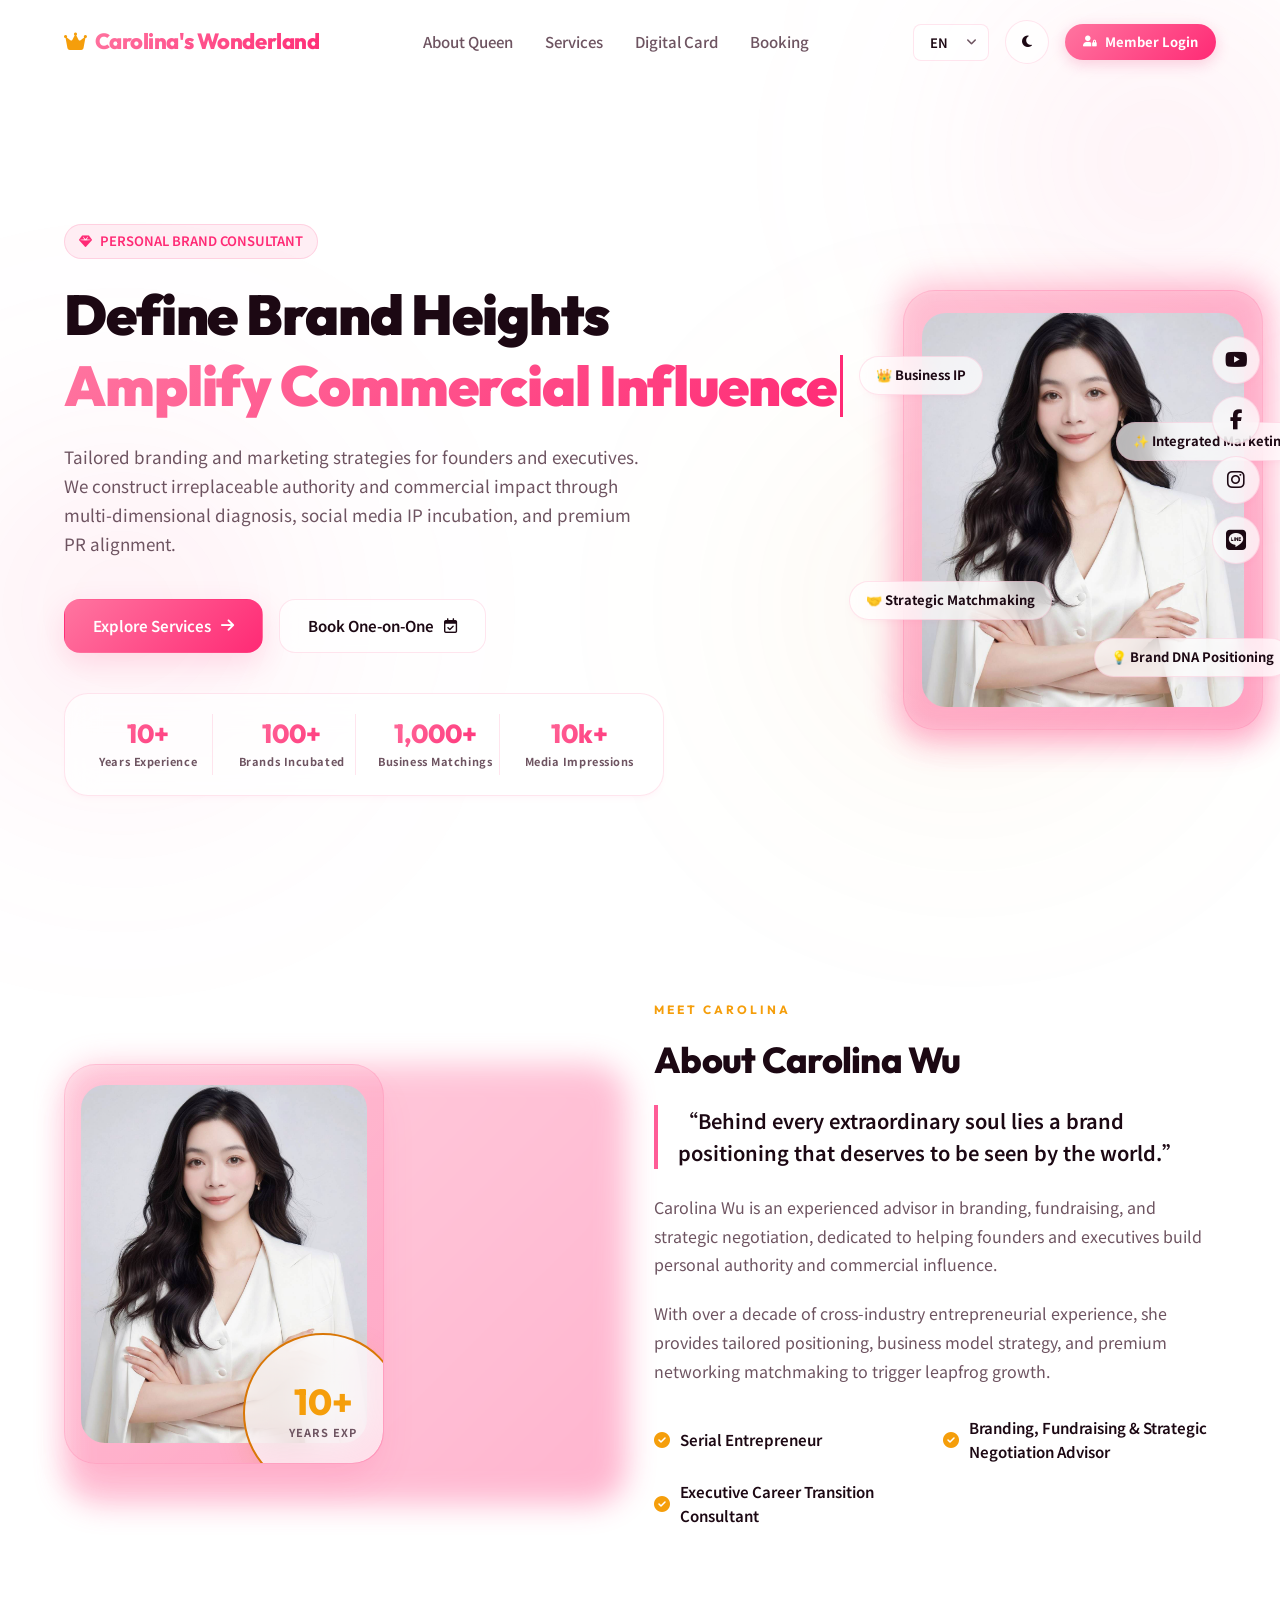
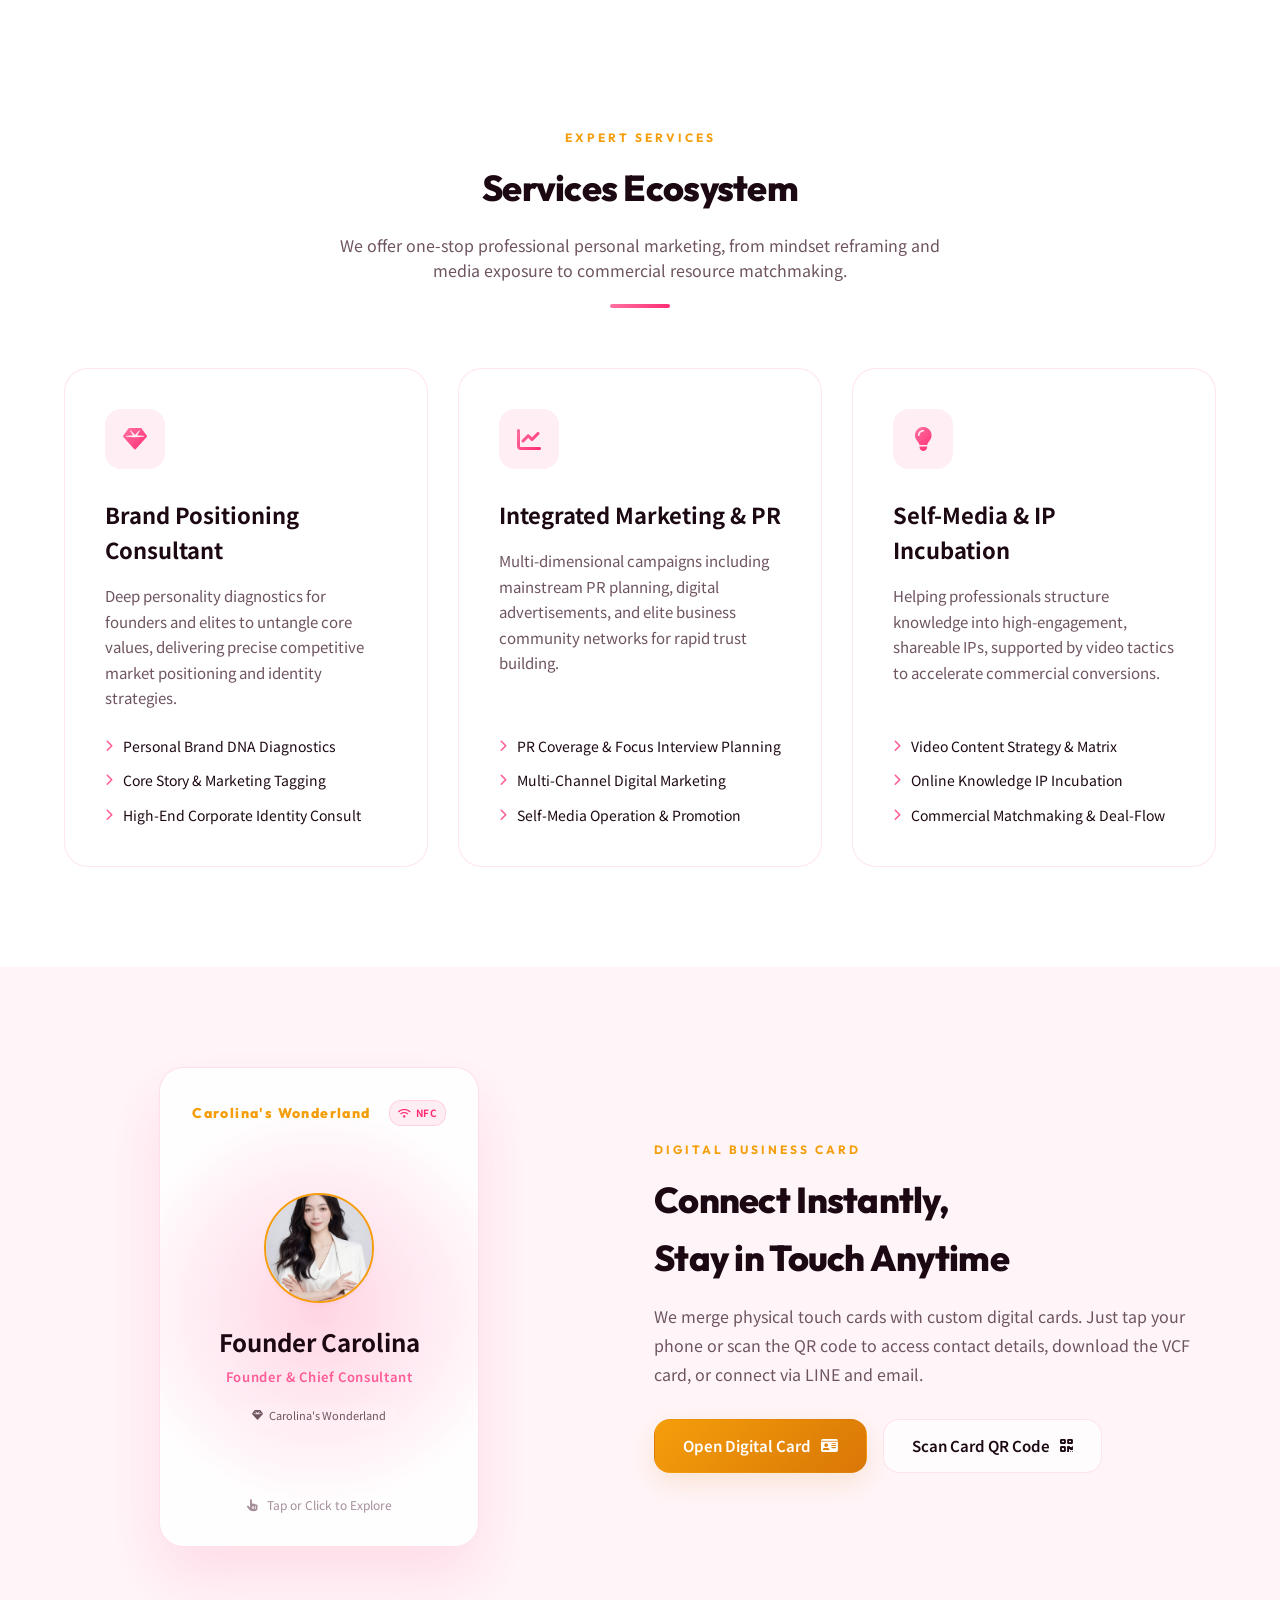
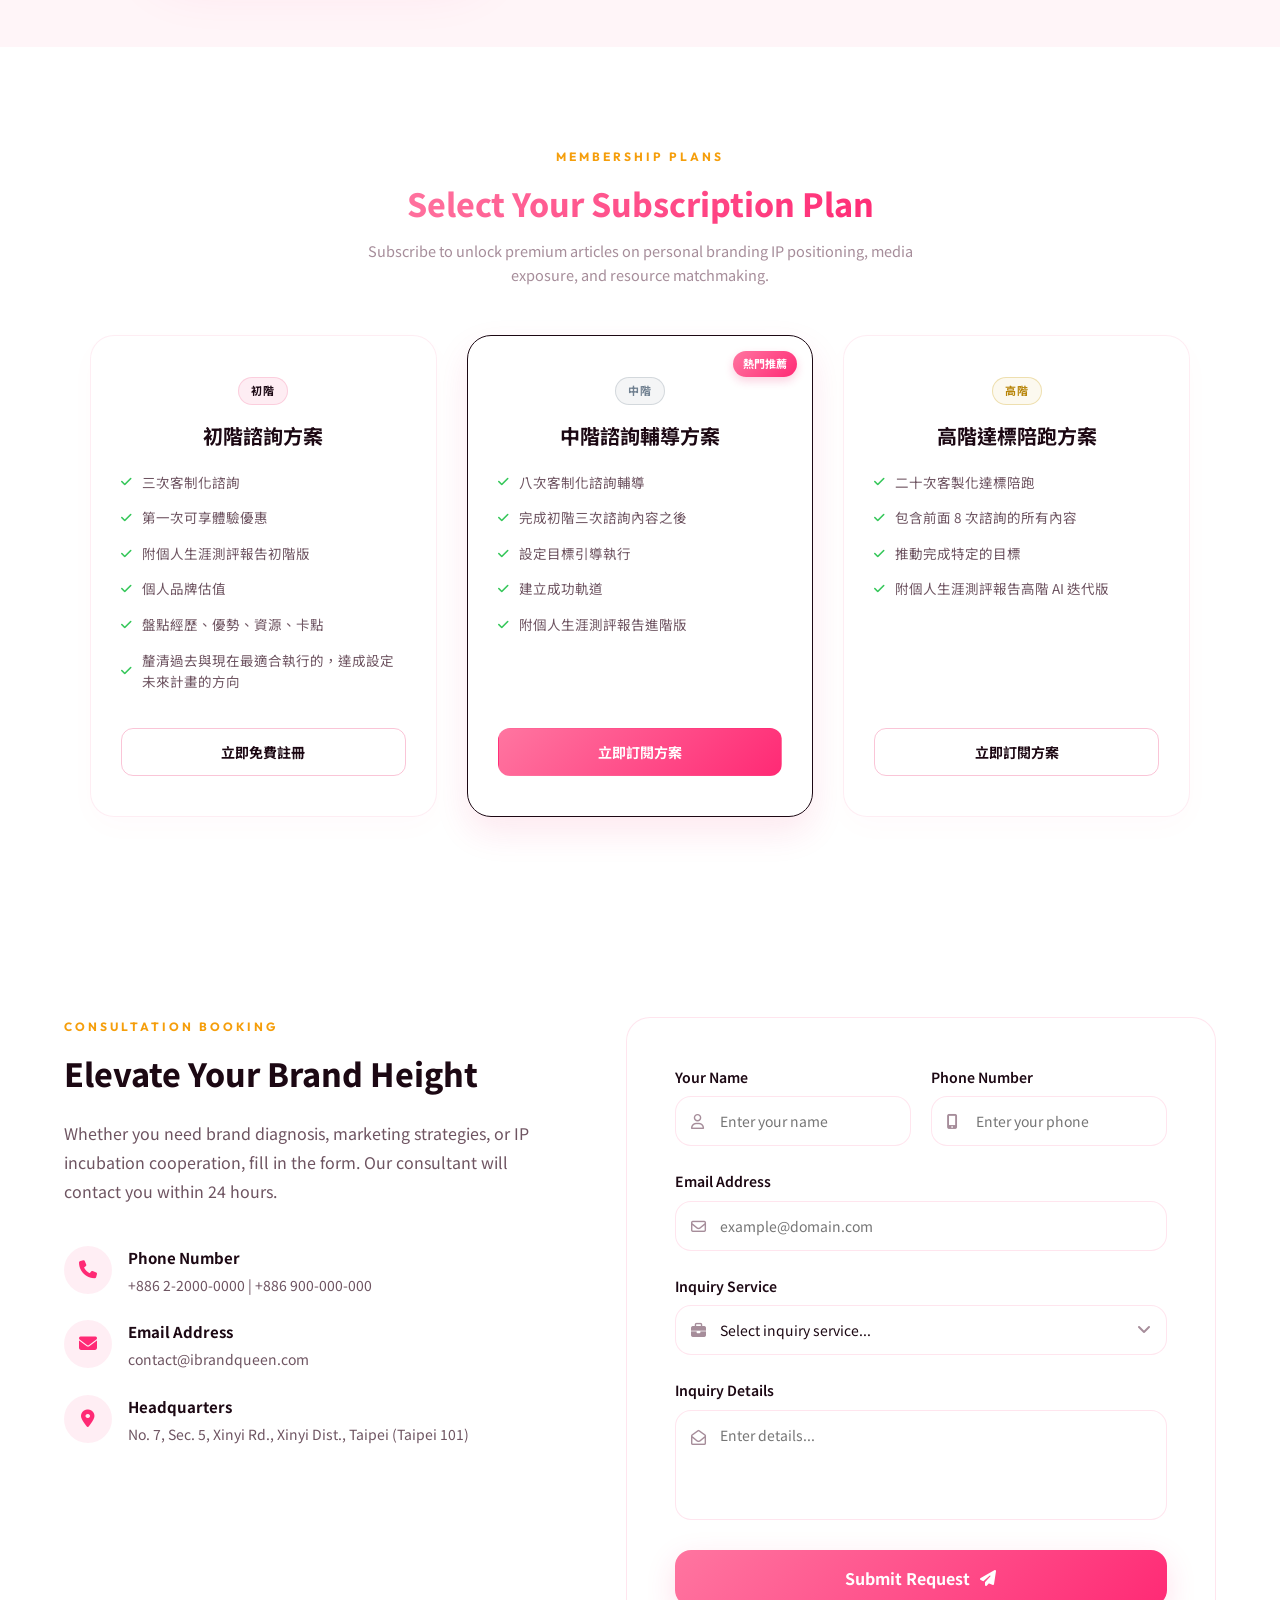
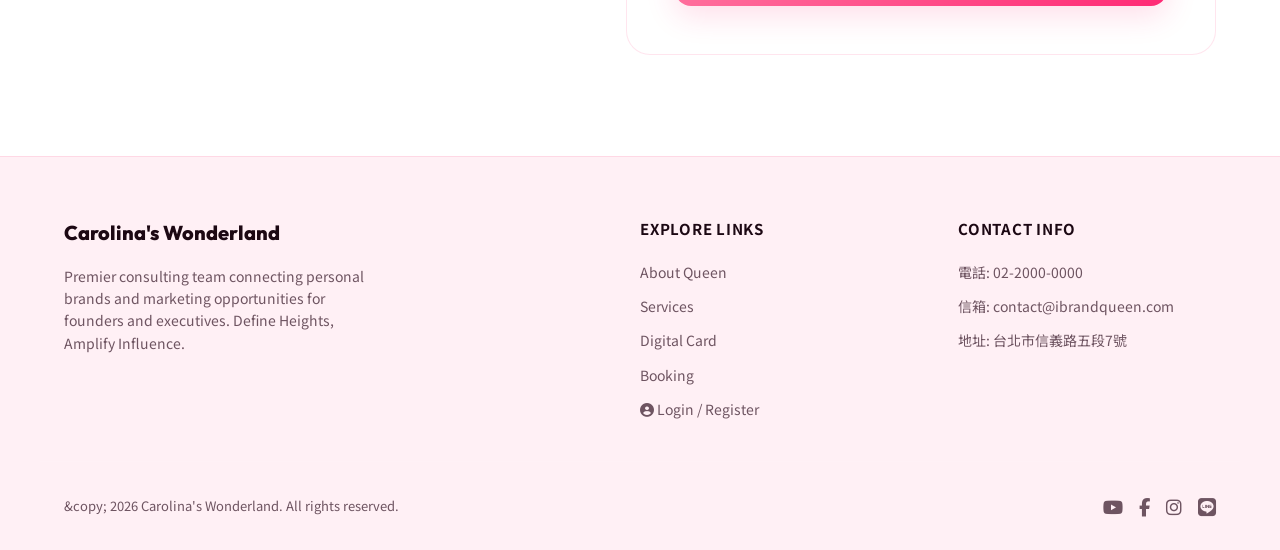
==== commit c251c616: "更新品牌名稱與創辦人資訊 (Rename brand to Carolina's Wonderland)" ====
--- a/index.html
+++ b/index.html
@@ -4,17 +4,17 @@
   <meta charset="UTF-8">
   <meta name="viewport" content="width=device-width, initial-scale=1.0, maximum-scale=1.0, user-scalable=no">
   
-  <title>iBrandQueen | 專業個人品牌定位與整合行銷顧問</title>
+  <title>Carolina's Wonderland | 專業個人品牌定位與整合行銷顧問</title>
   
   <!-- SEO Meta Tags -->
-  <meta name="description" content="iBrandQueen 品牌女王專注於企業主與菁英的個人品牌定位、整合行銷策略、商業IP孵化及公關策略諮詢，為您定義品牌高度，放大市場商業影響力。">
-  <meta name="keywords" content="iBrandQueen, 品牌女王, 個人品牌定位, 整合行銷策略, 自媒體IP孵化, 商業顧問, 電子名片">
-  <meta name="author" content="iBrandQueen">
+  <meta name="description" content="Carolina's Wonderland 專注於企業主與菁英的個人品牌定位、整合行銷策略、商業IP孵化及公關策略諮詢，為您定義品牌高度，放大市場商業影響力。">
+  <meta name="keywords" content="Carolina's Wonderland, Carolina Wu, 個人品牌定位, 整合行銷策略, 自媒體IP孵化, 商業顧問, 電子名片">
+  <meta name="author" content="Carolina's Wonderland">
   <meta name="robots" content="index, follow">
   
   <!-- Open Graph / Facebook -->
   <meta property="og:type" content="website">
-  <meta property="og:title" content="iBrandQueen | 專業個人品牌定位與整合行銷顧問">
+  <meta property="og:title" content="Carolina's Wonderland | 專業個人品牌定位與整合行銷顧問">
   <meta property="og:description" content="專為企業主與跨界菁英打造的一站式個人品牌與整合行銷方案。透過系統化定位與自媒體IP孵化，助力實現商業價值最大化。">
   <meta property="og:image" content="assets/brand_share.png">
   
@@ -36,7 +36,7 @@
     <div class="preloader-logo-wrapper">
       <div class="preloader-ring"></div>
       <i class="fa-solid fa-crown preloader-crown"></i>
-      <span class="preloader-text">iBrandQueen</span>
+      <span class="preloader-text">Carolina's Wonderland</span>
     </div>
   </div>
 
@@ -48,9 +48,9 @@
   <!-- Navigation Bar -->
   <nav class="navbar" id="navbar">
     <div class="container nav-container">
-      <a href="#hero" class="logo" aria-label="iBrandQueen 首頁">
+      <a href="#hero" class="logo" aria-label="Carolina's Wonderland 首頁">
         <i class="fa-solid fa-crown logo-crown"></i>
-        <span class="gradient-text">iBrandQueen</span>
+        <span class="gradient-text">Carolina's Wonderland</span>
       </a>
       
       <ul class="nav-menu" id="nav-menu">
@@ -144,13 +144,13 @@
         <div class="portrait-glow-ring"></div>
         <div class="portrait-frame" id="hero-portrait-frame">
           <div class="portrait-avatar-placeholder">
-            <img src="assets/queen_portrait.png" alt="iBrandQueen 品牌女王" class="portrait-img">
+            <img src="assets/queen_portrait.png" alt="Carolina's Wonderland 創辦人 Carolina" class="portrait-img">
           </div>
         </div>
       </div>
     </div>
   </header>
-
+  
   <!-- About Section -->
   <section class="about" id="about">
     <div class="container about-grid">
@@ -158,7 +158,7 @@
         <div class="portrait-glow-ring" style="width:110%; height:110%;"></div>
         <div class="portrait-frame" style="width: 320px; height: 400px;">
           <div class="portrait-avatar-placeholder">
-            <img src="assets/queen_portrait.png" alt="iBrandQueen 品牌女王肖像" class="portrait-img">
+            <img src="assets/queen_portrait.png" alt="Carolina's Wonderland 創辦人 Carolina 肖像" class="portrait-img">
           </div>
           <div class="experience-badge">
             <span class="exp-num">10+</span>
@@ -168,34 +168,30 @@
       </div>
       
       <div class="about-content reveal reveal-delay-1">
-        <span class="editorial-label" data-i18n="about_label">MEET IBRANDQUEEN</span>
-        <h2 class="section-title" data-i18n="about_title">關於 iBrandQueen</h2>
+        <span class="editorial-label" data-i18n="about_label">MEET CAROLINA</span>
+        <h2 class="section-title" data-i18n="about_title">關於創辦人 Carolina Wu</h2>
         <div class="about-quote" data-i18n="about_quote">
           「每個卓越的靈魂背後，都需要一個能被世界看見的品牌定位。」
         </div>
         <p class="about-p" data-i18n="about_desc1">
-          iBrandQueen（品牌女王）是專為高端商務人士、新創創辦人及專業菁英打造的個人品牌推手。我們深信，在數位行銷的時代，個人影響力就是最具價值的無形資產。
+          Carolina Wu 是一位深耕品牌、募資與策略談判的資深顧問。致力於協助企業家、高端主管及專業菁英在數位時代打造無可替代的個人影響力與商業高度。
         </p>
         <p class="about-p" data-i18n="about_desc2">
-          憑藉超過十年的品牌定位診斷、整合行銷策略與跨界資源引薦經驗，我們已協助無數企業家與各產業菁英將自身的專業知識與理念，孵化為具備商業變現價值的個人 IP，實現跨越式的品牌升級與資源對接。
+          憑藉超過十年的跨界實戰經驗，她為菁英人士提供客製化的品牌定位、商業模式梳理與資源媒合服務，引領您的事業邁向跨越式的成長。
         </p>
         
         <div class="skills-list">
           <div class="skill-item">
             <i class="fa-solid fa-circle-check skill-icon"></i>
-            <span data-i18n="skill_1">個人品牌診斷與策略定位</span>
+            <span data-i18n="skill_1">連續創業家</span>
           </div>
           <div class="skill-item">
             <i class="fa-solid fa-circle-check skill-icon"></i>
-            <span data-i18n="skill_2">自媒體商業 IP 孵化顧問</span>
+            <span data-i18n="skill_2">品牌、募資、策略談判顧問</span>
           </div>
           <div class="skill-item">
             <i class="fa-solid fa-circle-check skill-icon"></i>
-            <span data-i18n="skill_3">整合行銷傳播與媒體公關</span>
-          </div>
-          <div class="skill-item">
-            <i class="fa-solid fa-circle-check skill-icon"></i>
-            <span data-i18n="skill_4">跨界商務媒合與資源鏈結</span>
+            <span data-i18n="skill_3">高管轉職諮詢</span>
           </div>
         </div>
       </div>
@@ -272,7 +268,7 @@
         <div class="card-mockup" id="digital-card-mockup" aria-label="點擊查看數位名片">
           <div class="card-mockup-glow"></div>
           <div class="mockup-header">
-            <span class="mockup-logo">iBrandQueen</span>
+            <span class="mockup-logo">Carolina's Wonderland</span>
             <div class="nfc-badge">
               <i class="fa-solid fa-wifi"></i>
               <span>NFC</span>
@@ -281,13 +277,13 @@
           
           <div class="mockup-body">
             <div class="mockup-avatar">
-              <img src="assets/queen_portrait.png" alt="iBrandQueen 品牌女王肖像" class="mockup-avatar-img">
-            </div>
-            <h3 class="mockup-name" data-i18n="mockup_name">品牌女王</h3>
+              <img src="assets/queen_portrait.png" alt="Carolina's Wonderland 肖像" class="mockup-avatar-img">
+            </div>
+            <h3 class="mockup-name" data-i18n="mockup_name">創辦人 Carolina</h3>
             <p class="mockup-title" data-i18n="mockup_title">Founder & Chief Consultant</p>
             <div class="mockup-badge">
               <i class="fa-solid fa-gem"></i>
-              <span data-i18n="mockup_badge">iBrandQueen</span>
+              <span data-i18n="mockup_badge">Carolina's Wonderland</span>
             </div>
           </div>
           
@@ -504,14 +500,14 @@
   <footer class="footer">
     <div class="container footer-grid">
       <div class="footer-brand">
-        <h3>iBrandQueen</h3>
+        <h3>Carolina's Wonderland</h3>
         <p data-i18n="footer_desc">高端菁英與創辦人個人品牌與行銷對接的頂尖顧問團隊。定義高度，放大影響力。</p>
       </div>
       
       <div class="footer-links">
         <h4 data-i18n="footer_links_title">探索連結</h4>
         <ul>
-          <li><a href="#about" data-i18n="nav_about">關於女王</a></li>
+          <li><a href="#about" data-i18n="nav_about">關於創辦人</a></li>
           <li><a href="#services" data-i18n="nav_services">品牌服務</a></li>
           <li><a href="#connect" data-i18n="nav_connect">數位名片</a></li>
           <li><a href="#booking" data-i18n="nav_booking">合作預約</a></li>
@@ -530,7 +526,7 @@
     </div>
     
     <div class="container footer-bottom">
-      <p class="copyright" data-i18n="copyright">&copy; 2026 iBrandQueen. All rights reserved.</p>
+      <p class="copyright" data-i18n="copyright">&copy; 2026 Carolina's Wonderland. All rights reserved.</p>
       <div class="social-links">
         <a href="https://www.youtube.com" target="_blank" class="social-link" aria-label="YouTube"><i class="fa-brands fa-youtube"></i></a>
         <a href="https://www.facebook.com" target="_blank" class="social-link" aria-label="Facebook"><i class="fa-brands fa-facebook-f"></i></a>
@@ -550,7 +546,7 @@
       <p class="modal-desc" data-i18n="modal_desc">請使用手機相機掃描下方 QR Code，即可在您的行動裝置上即刻開啟品牌女王的專屬數位電子名片。</p>
       
       <div class="qr-code-wrapper">
-        <img id="qr-code-image" src="" alt="iBrandQueen QR Code" class="qr-image">
+        <img id="qr-code-image" src="" alt="Carolina's Wonderland QR Code" class="qr-image">
       </div>
       
       <button class="btn btn-secondary close-modal-btn" id="modal-close-action" data-i18n="modal_close">關閉視窗</button>
--- a/style.css
+++ b/style.css
@@ -1621,7 +1621,7 @@
 
 @media (max-width: 500px) {
   .hero-title {
-    font-size: 36px;
+    font-size: 30px; /* Reduced from 36px to prevent layout shift and wrapping */
   }
   
   .hero-btns {
@@ -1825,12 +1825,15 @@
 .typewriter-container {
   display: inline-flex;
   align-items: center;
+  vertical-align: middle; /* Pin vertical alignment to prevent baseline layout shifts */
   position: relative;
   min-height: 1.2em;
+  white-space: nowrap; /* Prevent cursor and text from wrapping to a new line */
 }
 
 .cursor {
   display: inline-block;
+  vertical-align: middle; /* Pinned to prevent vertical baseline shifting */
   width: 3px;
   height: 1.1em;
   background-color: var(--accent-pink);
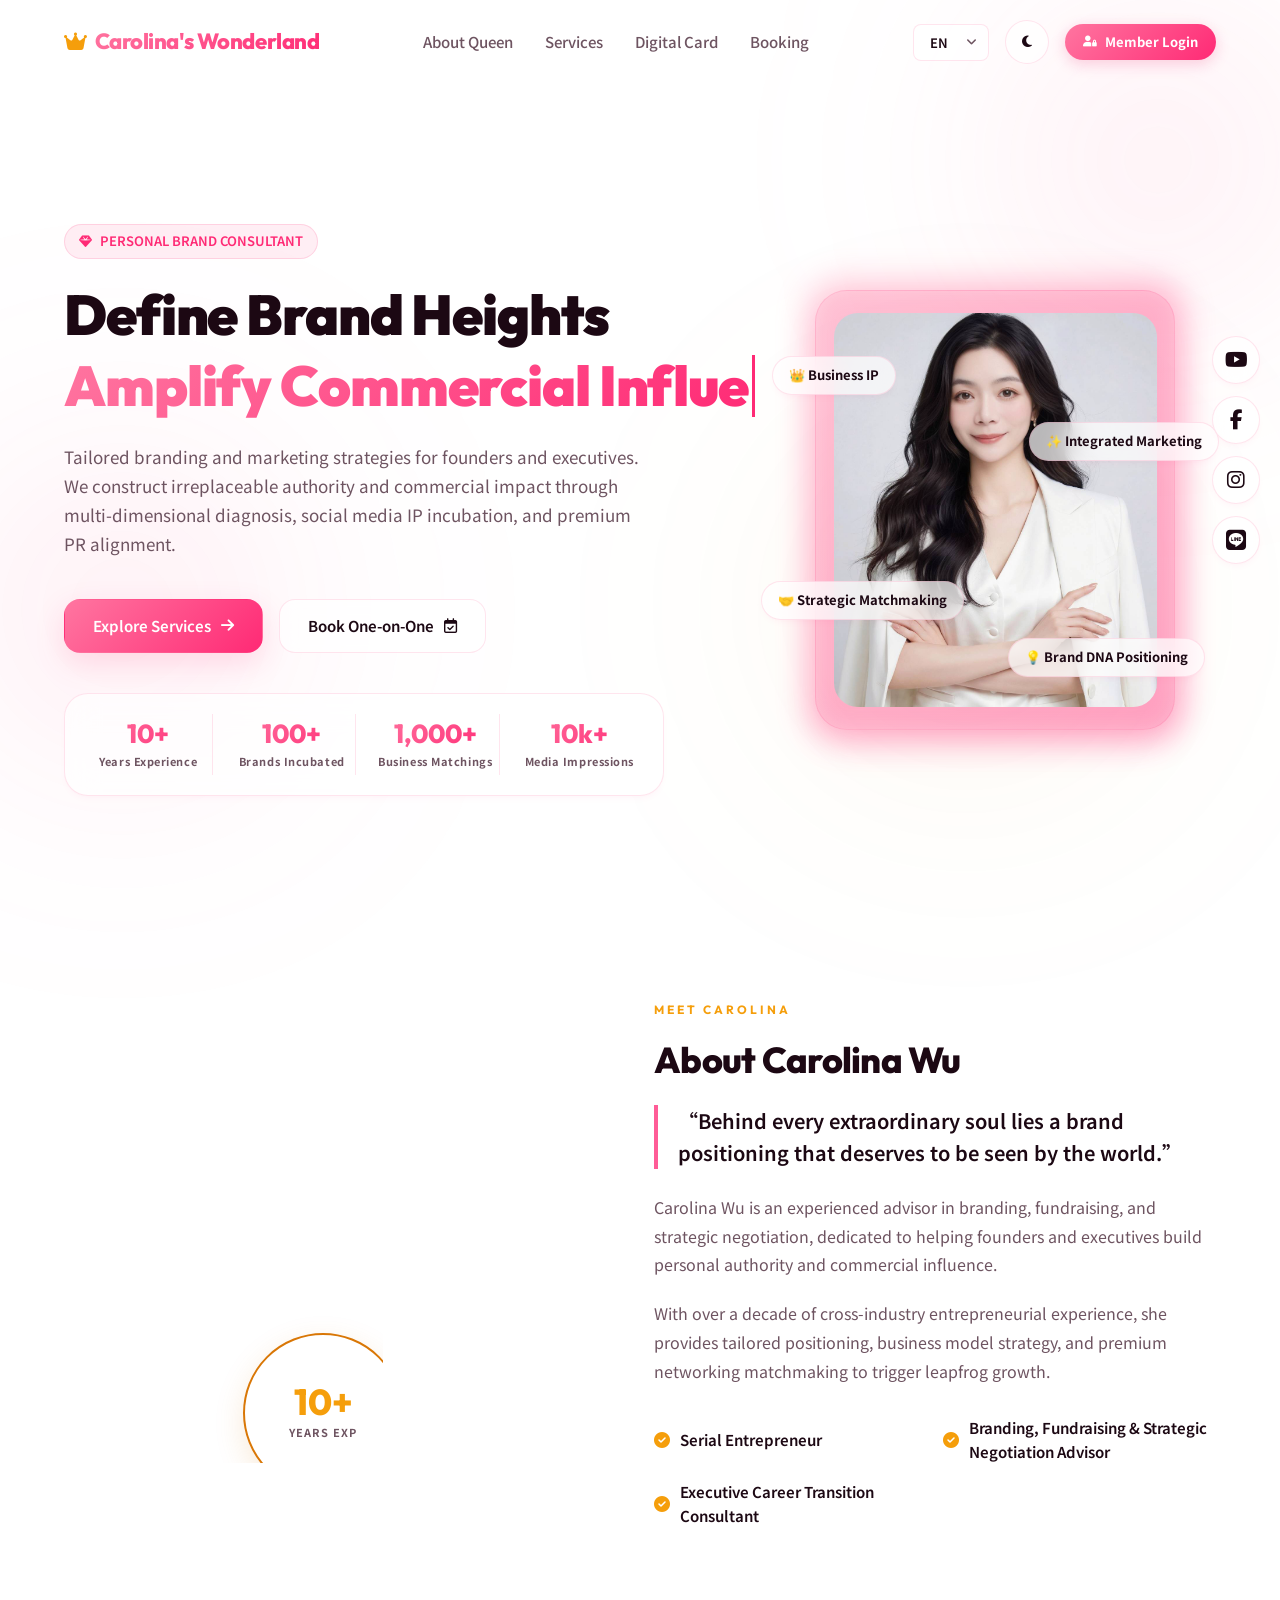
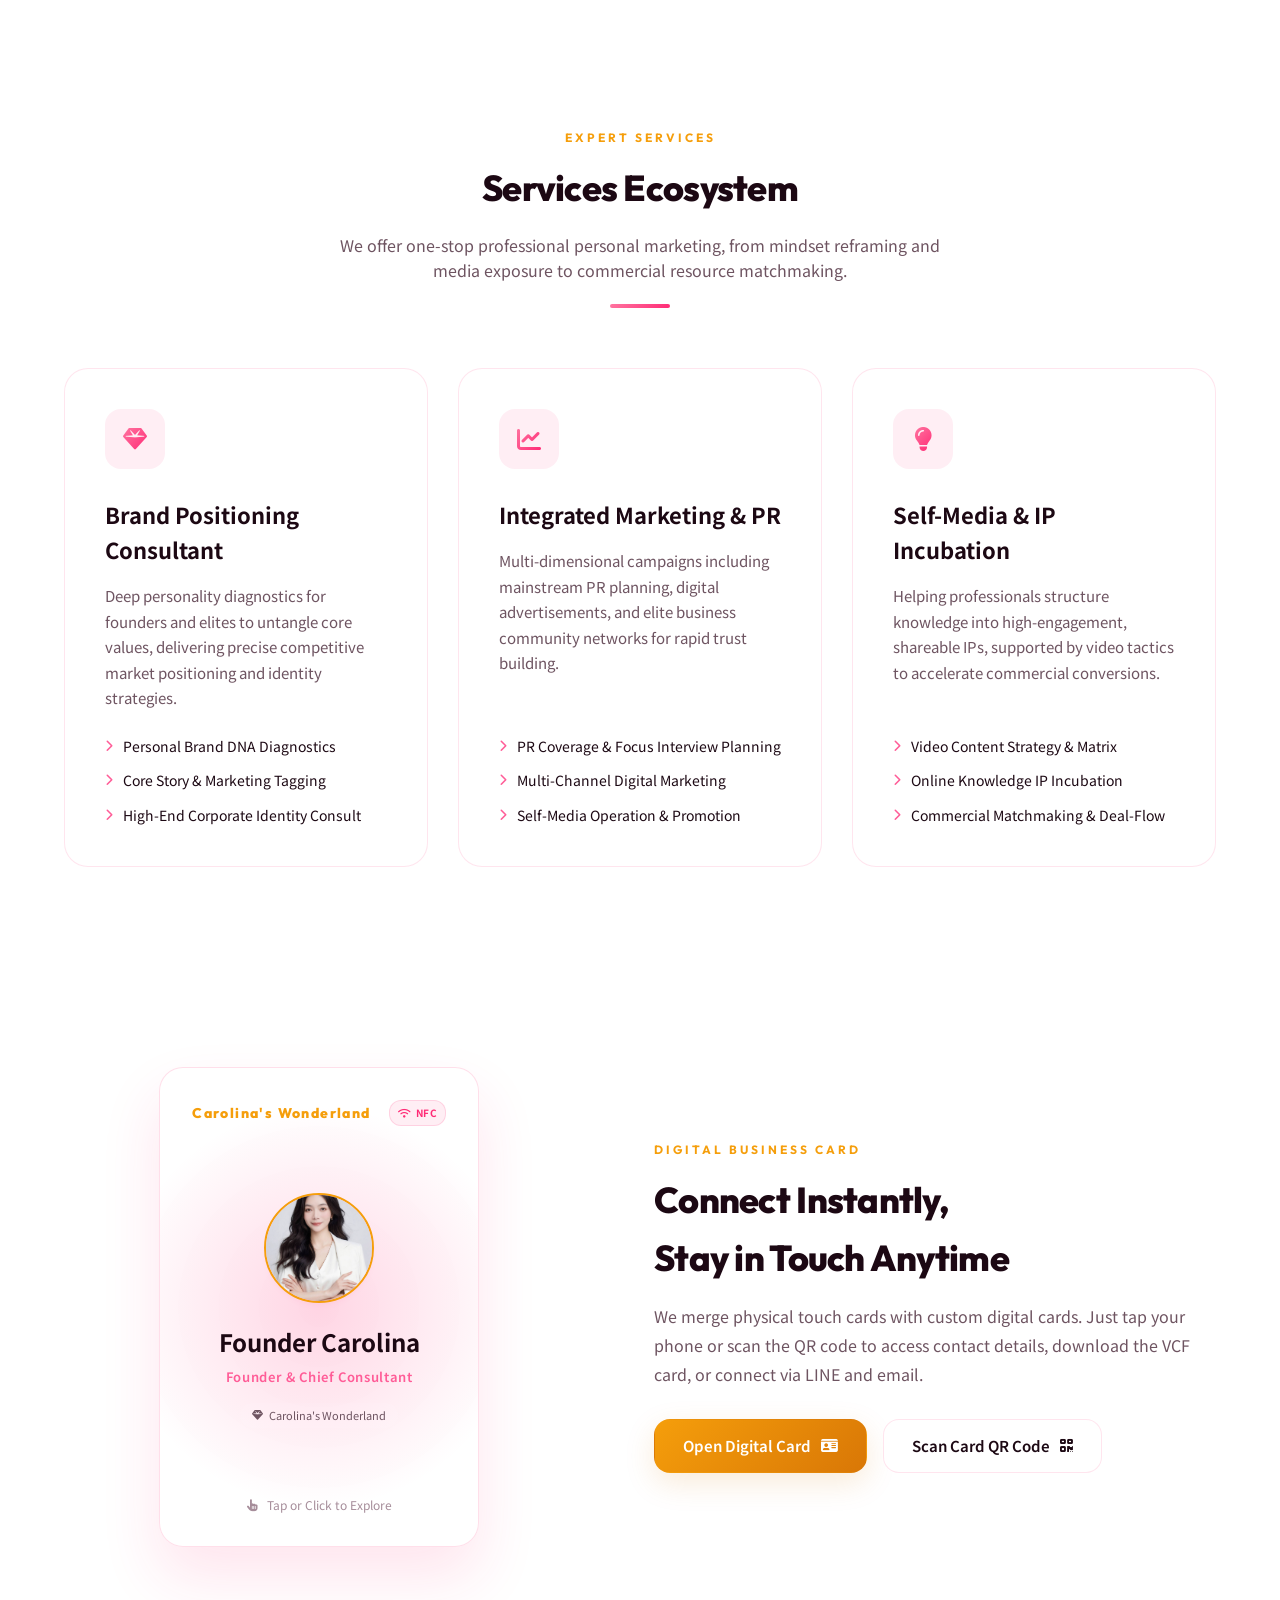
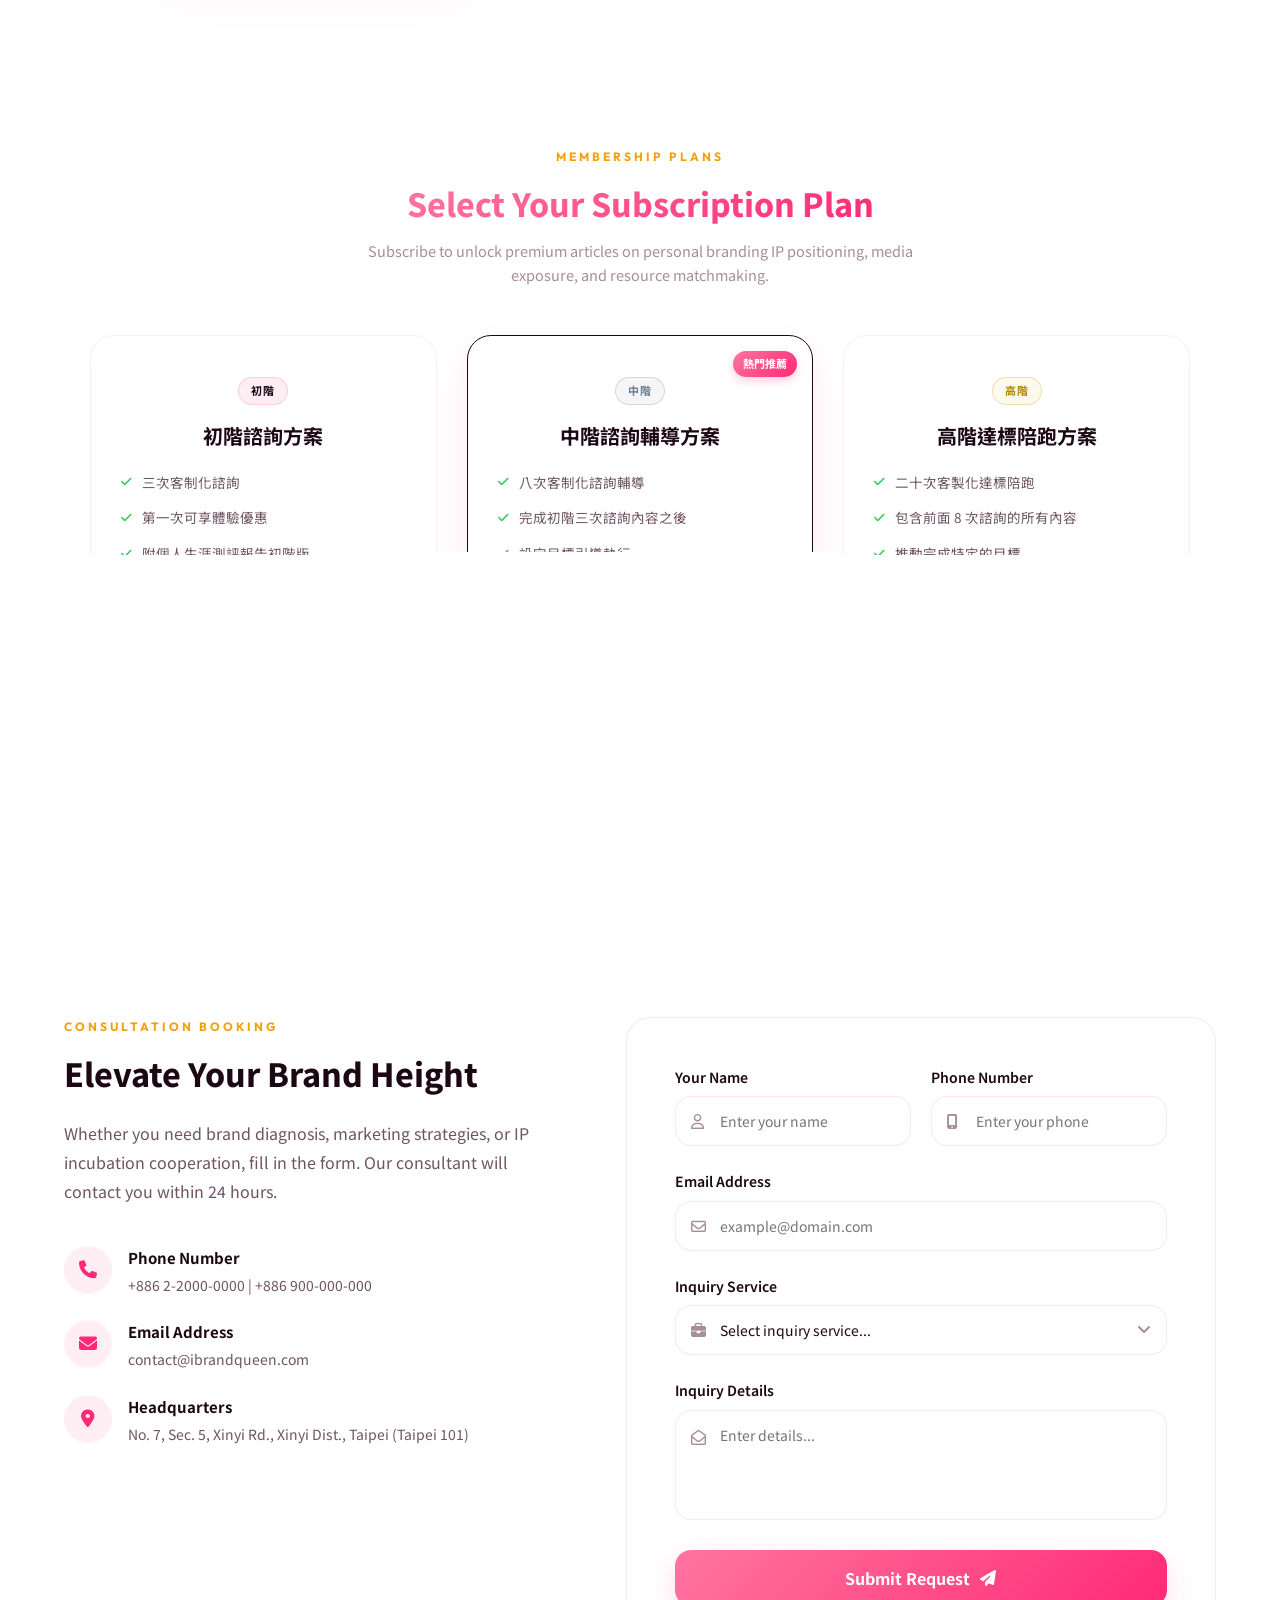
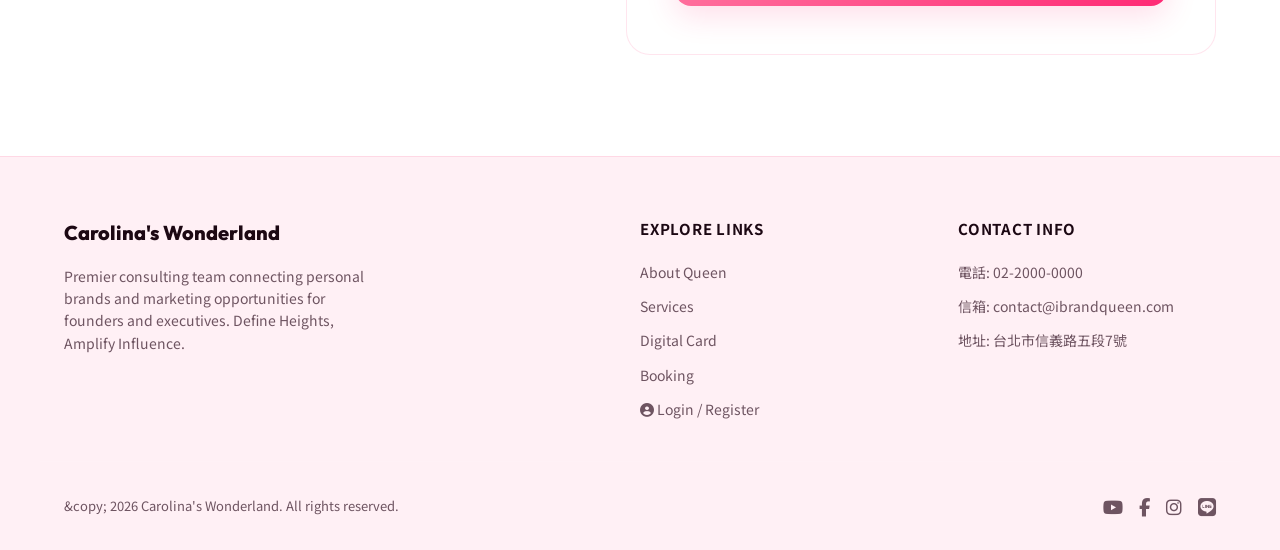
==== commit 76eb27f0: "style: optimize mobile responsive layout and fix RTL text orientation bug" ====
--- a/index.html
+++ b/index.html
@@ -319,7 +319,7 @@
     <div class="container">
       <div class="section-header text-center reveal" style="margin-bottom: 50px; text-align: center;">
         <span class="editorial-label" data-i18n="pricing_label">MEMBERSHIP PLANS</span>
-        <h3 class="gradient-text" data-i18n="pricing_title" style="font-size: 32px; font-weight: 800;">選取您的品牌訂閱方案</h3>
+        <h3 class="gradient-text" data-i18n="pricing_title">選取您的品牌訂閱方案</h3>
         <p data-i18n="pricing_subtitle" style="font-size: 14.5px; color: var(--text-muted); max-width: 600px; margin: 10px auto 0;">
           訂閱專屬品牌行銷方案，立即解鎖相應等級的菁英商業 IP 定位、媒體曝光與跨界資源對接文章。
         </p>
--- a/style.css
+++ b/style.css
@@ -1274,6 +1274,29 @@
   line-height: 1.6;
 }
 
+@media (max-width: 480px) {
+  .profile-name {
+    font-size: 26px;
+  }
+}
+
+@media (max-width: 400px) {
+  .card-container {
+    padding: 24px 16px;
+    gap: 20px;
+  }
+  
+  .quick-icon-box {
+    width: 46px;
+    height: 46px;
+    font-size: 17px;
+  }
+  
+  .quick-link-label {
+    font-size: 11px;
+  }
+}
+
 /* --------------------------------------------------------------------------
    10. Footer Component
    -------------------------------------------------------------------------- */
@@ -1580,6 +1603,24 @@
     grid-template-columns: 1fr;
   }
 
+  .about, .services, .card-showcase, .pricing-section, .booking {
+    padding: 60px 0;
+  }
+
+  .section-title {
+    font-size: 28px;
+  }
+
+  .pricing-section .section-header h3 {
+    font-size: 26px;
+  }
+
+  .portrait-frame {
+    width: min(320px, 85vw);
+    height: auto;
+    aspect-ratio: 9 / 11;
+  }
+
   .hero-grid {
     text-align: center;
     padding-top: 40px;
@@ -1601,7 +1642,7 @@
     direction: rtl; /* Flip visual below text on mobile */
   }
 
-  .about-text, .about-visual {
+  .about-content, .about-visual {
     direction: ltr; /* Reset text alignment direction */
   }
 
@@ -1616,6 +1657,64 @@
 
   .form-card {
     padding: 30px 20px;
+  }
+}
+
+@media (max-width: 600px) {
+  .experience-badge {
+    width: 120px;
+    height: 120px;
+    bottom: -20px;
+    right: -10px;
+    padding: 16px;
+  }
+  
+  .exp-num {
+    font-size: 28px;
+  }
+  
+  .exp-text {
+    font-size: 9px;
+  }
+
+  .service-card {
+    padding: 24px;
+  }
+
+  .pricing-card {
+    padding: 24px 20px;
+  }
+
+  .card-mockup {
+    width: min(300px, 90vw);
+    height: auto;
+    aspect-ratio: 2 / 3;
+    padding: 24px;
+  }
+
+  .mockup-body {
+    margin: 20px 0;
+  }
+
+  .mockup-avatar {
+    width: 90px;
+    height: 90px;
+    margin: 0 auto 12px auto;
+  }
+
+  .mockup-name {
+    font-size: 20px;
+  }
+
+  .card-showcase-content div[style*="display: flex"] {
+    flex-direction: column !important;
+    gap: 12px !important;
+  }
+
+  .card-showcase-content div[style*="display: flex"] a,
+  .card-showcase-content div[style*="display: flex"] button {
+    width: 100% !important;
+    justify-content: center;
   }
 }
 
@@ -1957,6 +2056,11 @@
   position: relative;
 }
 
+.pricing-section .section-header h3 {
+  font-size: 32px;
+  font-weight: 800;
+}
+
 .pricing-grid {
   display: grid;
   grid-template-columns: repeat(3, 1fr);
@@ -2242,29 +2346,29 @@
 /* Responsive bottom row for mobile devices */
 @media (max-width: 768px) {
   .social-dock {
-    right: 50%;
+    right: 12px;
     top: auto;
-    bottom: 20px;
-    transform: translateX(50%);
-    flex-direction: row;
+    bottom: 80px;
+    transform: none;
+    flex-direction: column;
     background: var(--bg-glass);
-    padding: 8px 16px;
-    border-radius: 30px;
+    padding: 8px 6px;
+    border-radius: 20px;
     border: 1px solid var(--border-glass);
     box-shadow: var(--shadow-md);
     backdrop-filter: blur(12px);
     -webkit-backdrop-filter: blur(12px);
-    gap: 16px;
+    gap: 8px;
   }
   
   .social-dock-item {
-    width: 44px;
-    height: 44px;
-    font-size: 18px;
+    width: 36px;
+    height: 36px;
+    font-size: 16px;
     box-shadow: none;
   }
   
   .social-dock-item:hover {
-    transform: scale(1.15) translateY(-5px);
-  }
-}
+    transform: scale(1.15) translateX(-3px);
+  }
+}
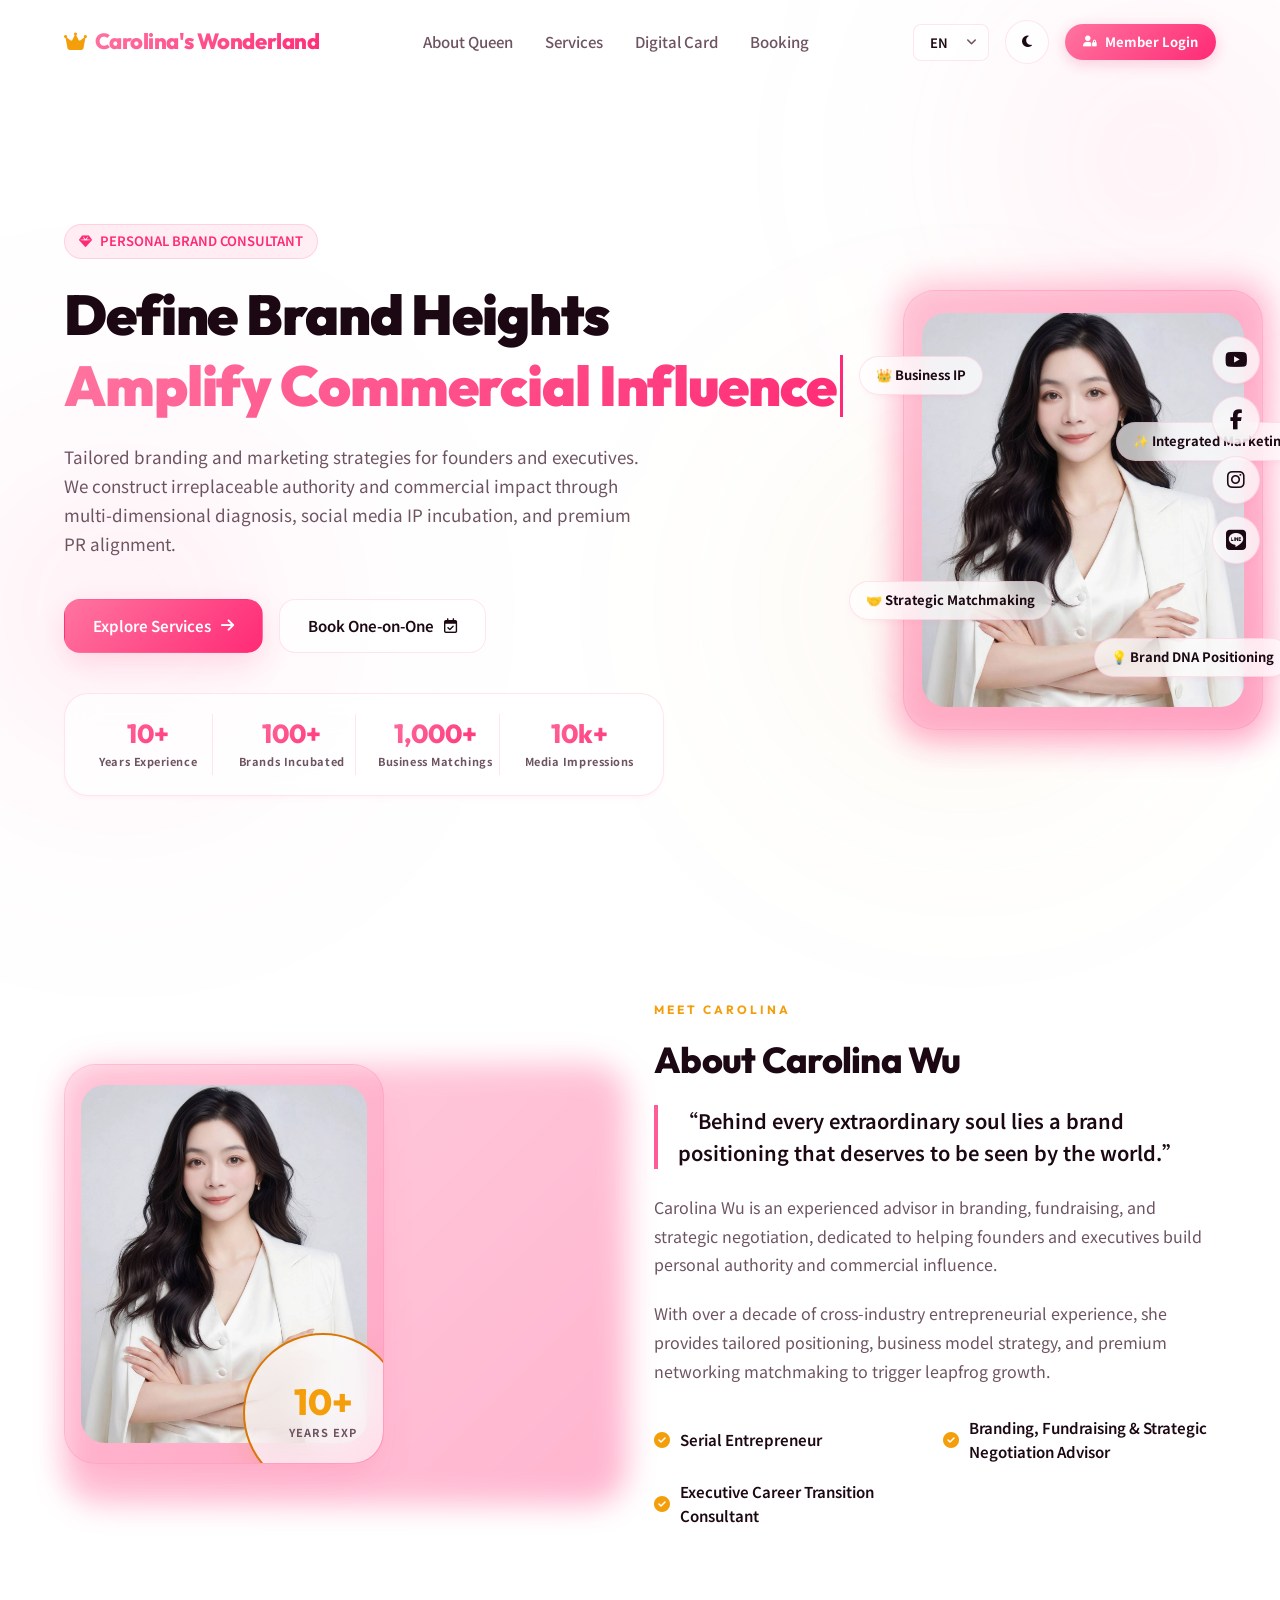
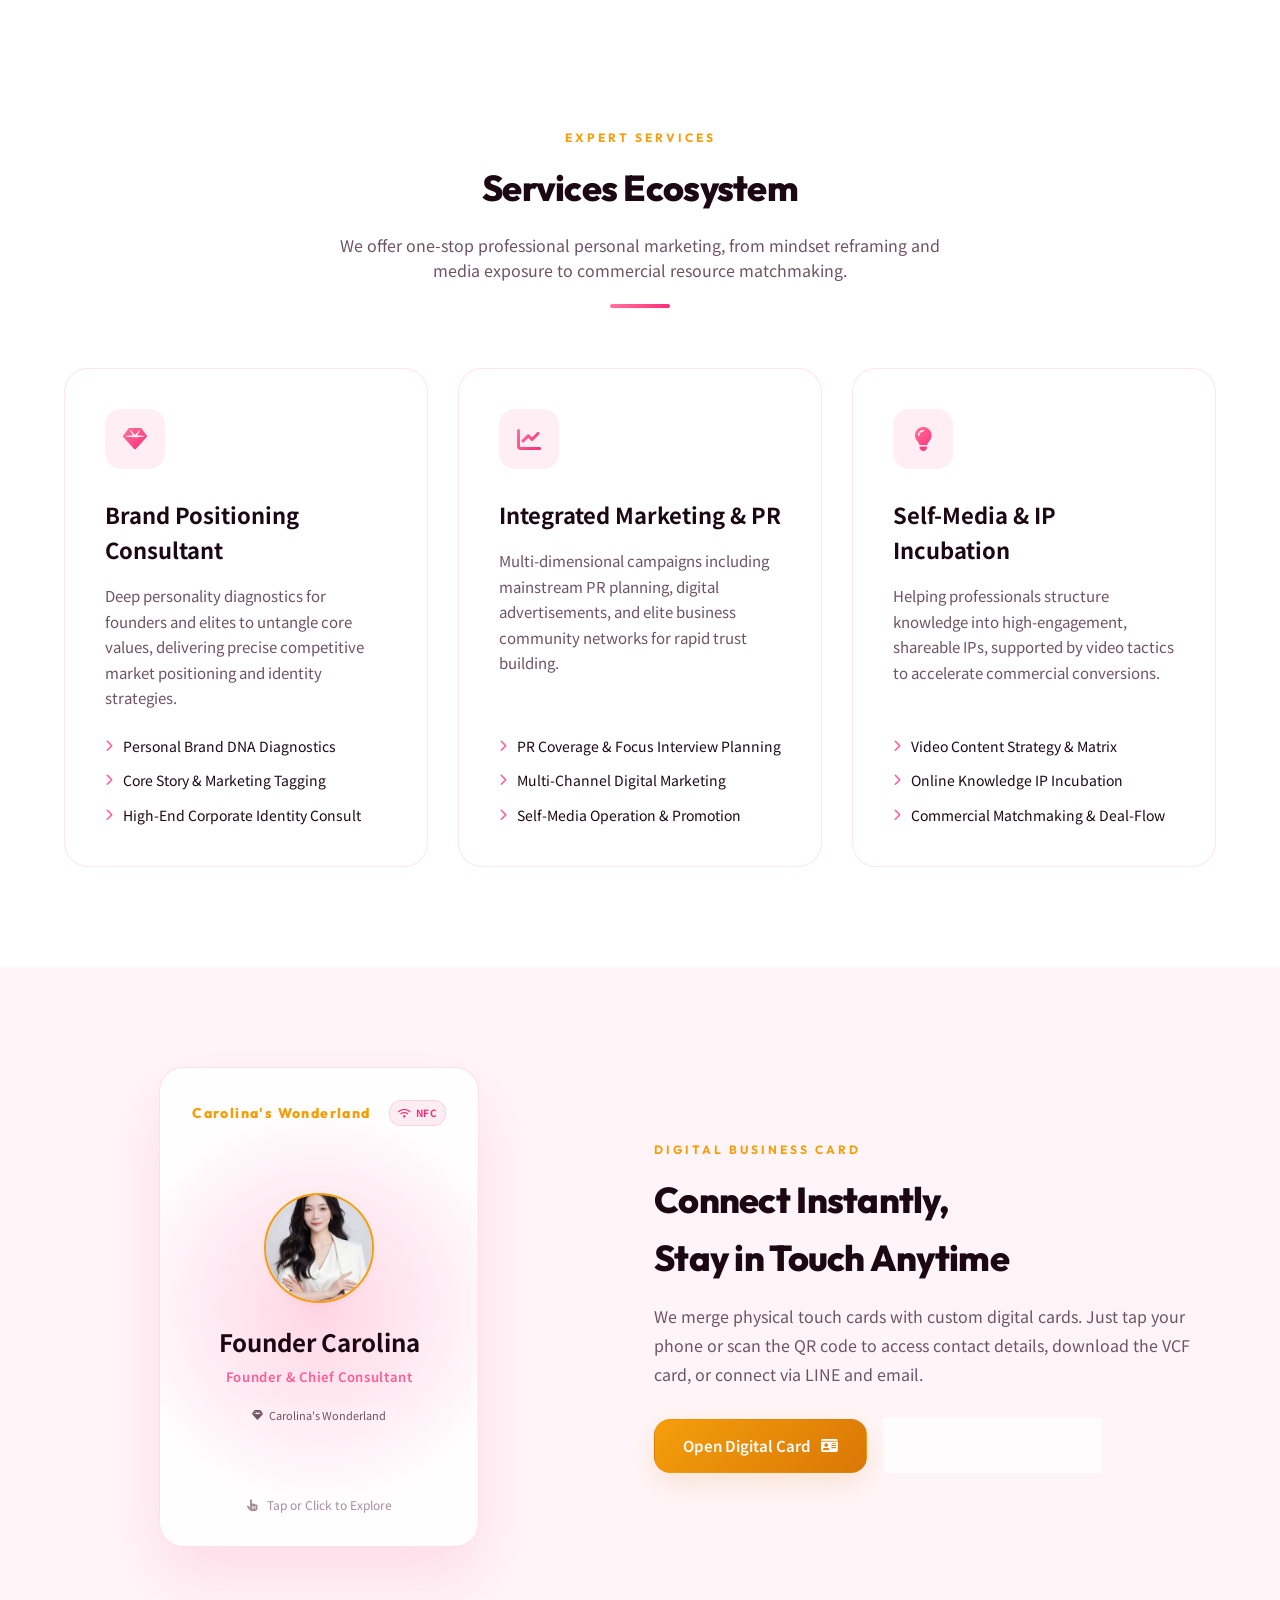
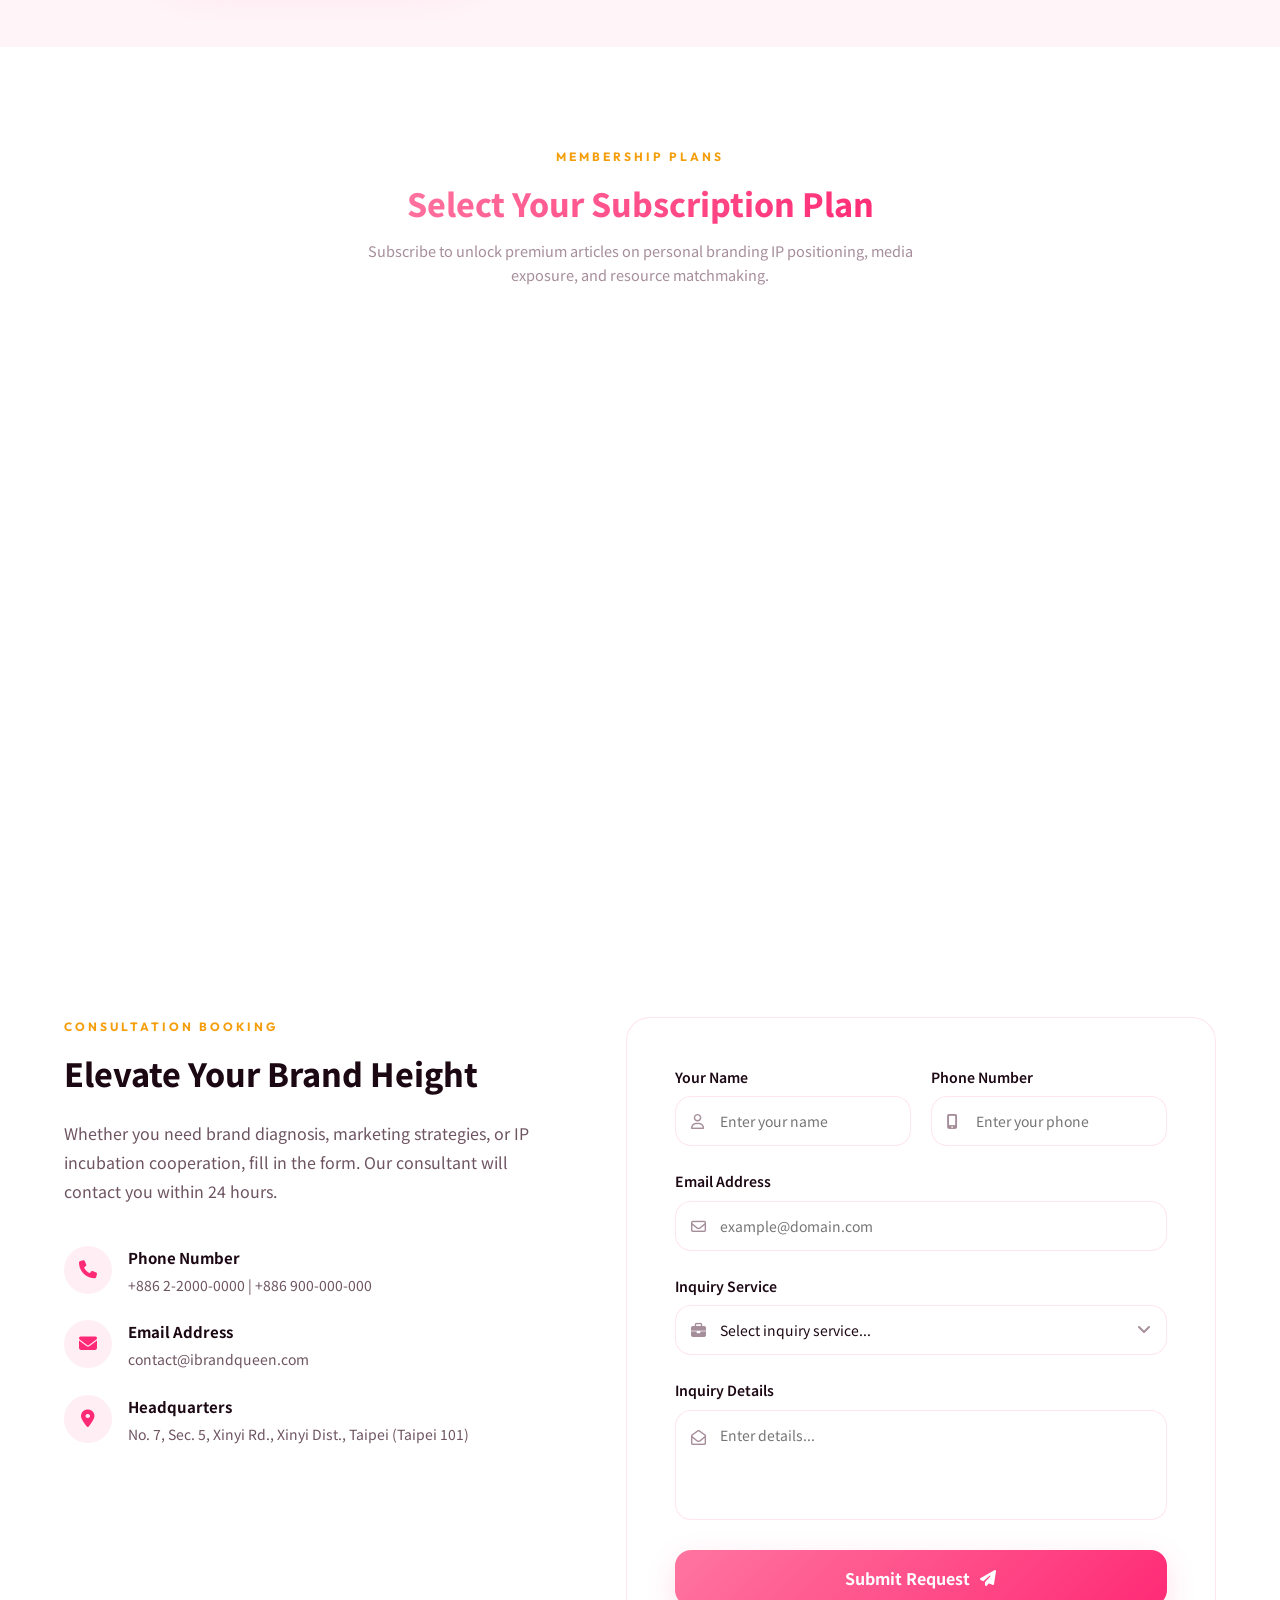
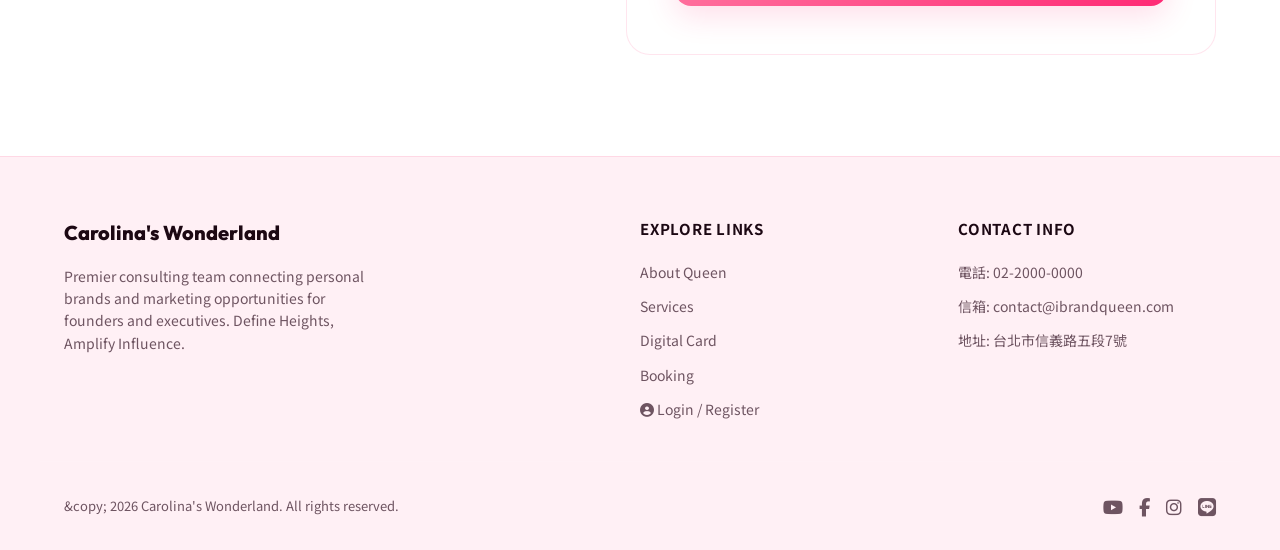
==== commit b1d43daf: "style: remove duplicate hero portrait on mobile and lock horizontal swipe scrolling" ====
--- a/index.html
+++ b/index.html
@@ -156,7 +156,7 @@
     <div class="container about-grid">
       <div class="about-visual reveal">
         <div class="portrait-glow-ring" style="width:110%; height:110%;"></div>
-        <div class="portrait-frame" style="width: 320px; height: 400px;">
+        <div class="portrait-frame">
           <div class="portrait-avatar-placeholder">
             <img src="assets/queen_portrait.png" alt="Carolina's Wonderland 創辦人 Carolina 肖像" class="portrait-img">
           </div>
--- a/style.css
+++ b/style.css
@@ -83,6 +83,7 @@
 html {
   scroll-behavior: smooth;
   -webkit-text-size-adjust: 100%;
+  overflow-x: hidden;
 }
 
 body {
@@ -517,6 +518,11 @@
   align-items: center;
 }
 
+.about-visual .portrait-frame {
+  width: 320px;
+  height: 400px;
+}
+
 .portrait-glow-ring {
   position: absolute;
   width: 105%;
@@ -1635,7 +1641,7 @@
   }
 
   .hero-visual {
-    margin-top: 40px;
+    display: none;
   }
 
   .about-grid {
@@ -1662,19 +1668,19 @@
 
 @media (max-width: 600px) {
   .experience-badge {
-    width: 120px;
-    height: 120px;
-    bottom: -20px;
-    right: -10px;
-    padding: 16px;
+    width: 100px;
+    height: 100px;
+    bottom: 10px;
+    right: 10px;
+    padding: 12px;
   }
   
   .exp-num {
-    font-size: 28px;
+    font-size: 22px;
   }
   
   .exp-text {
-    font-size: 9px;
+    font-size: 8px;
   }
 
   .service-card {
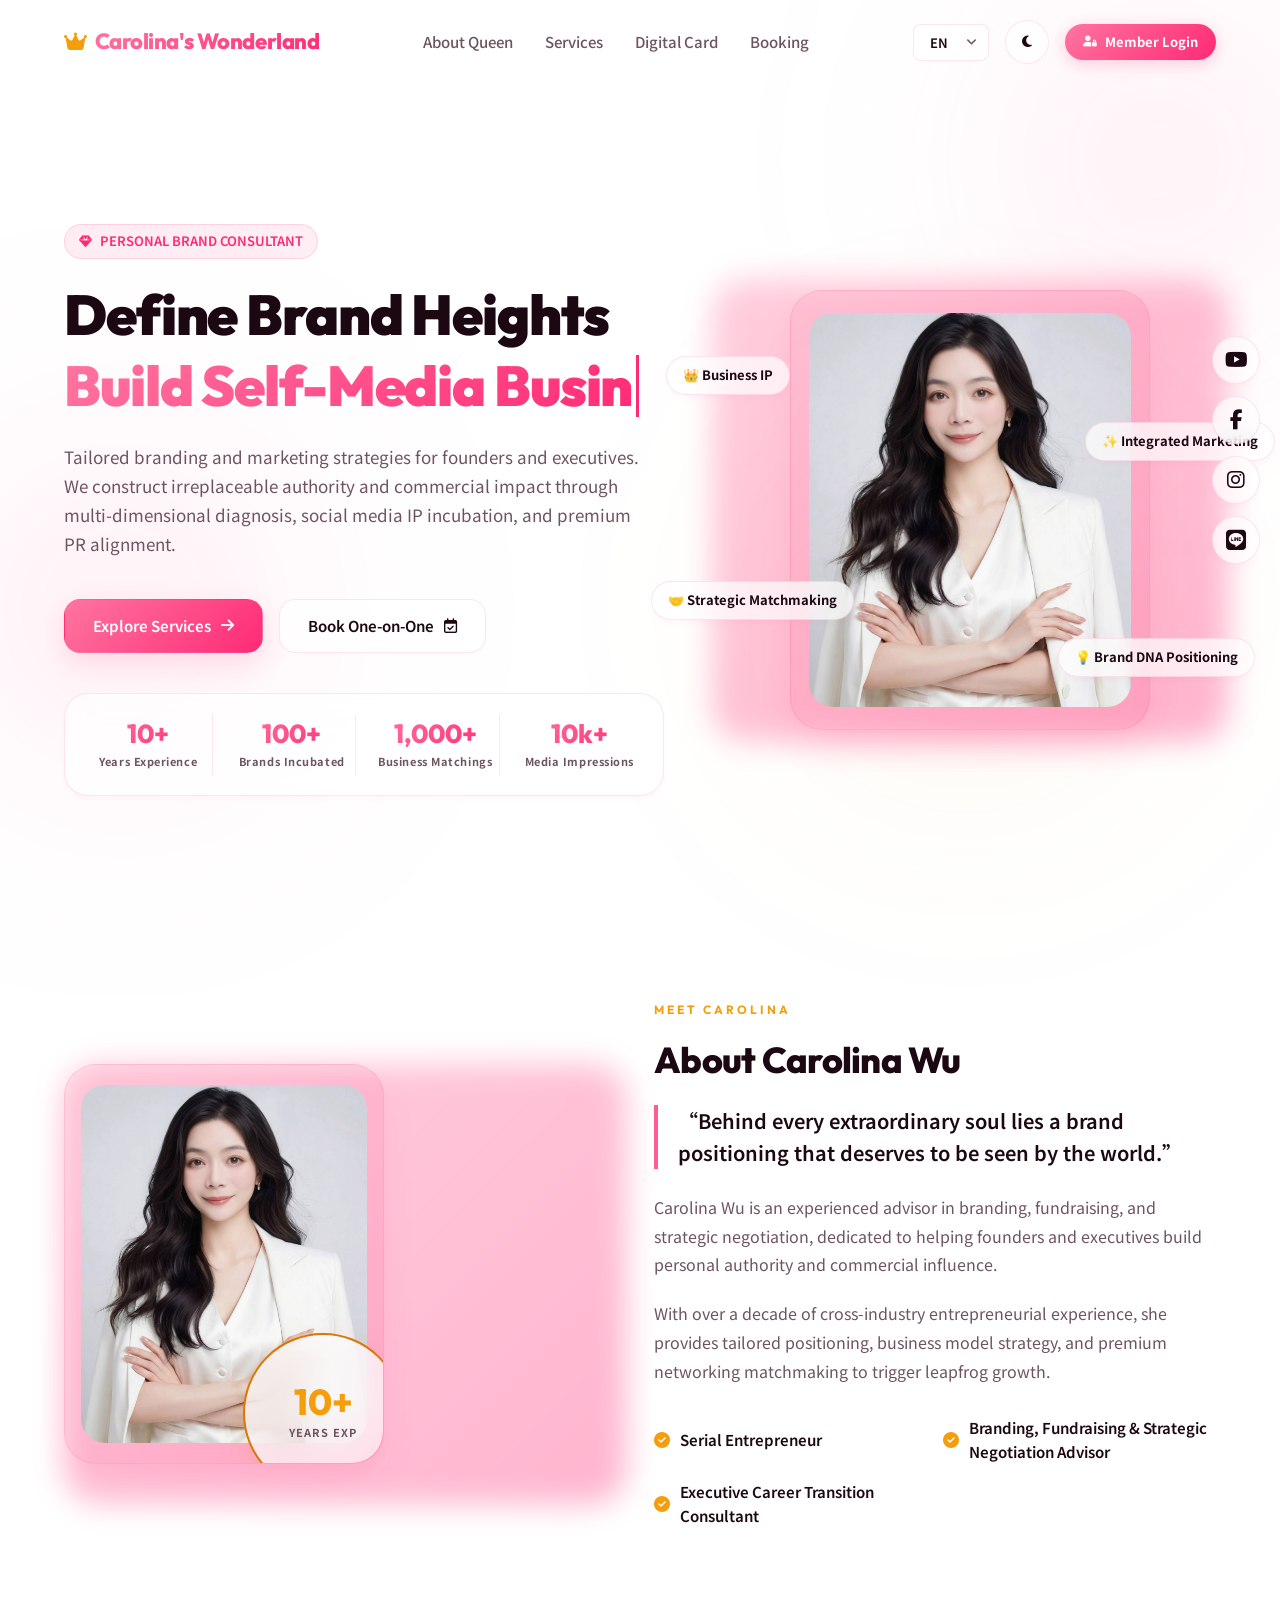
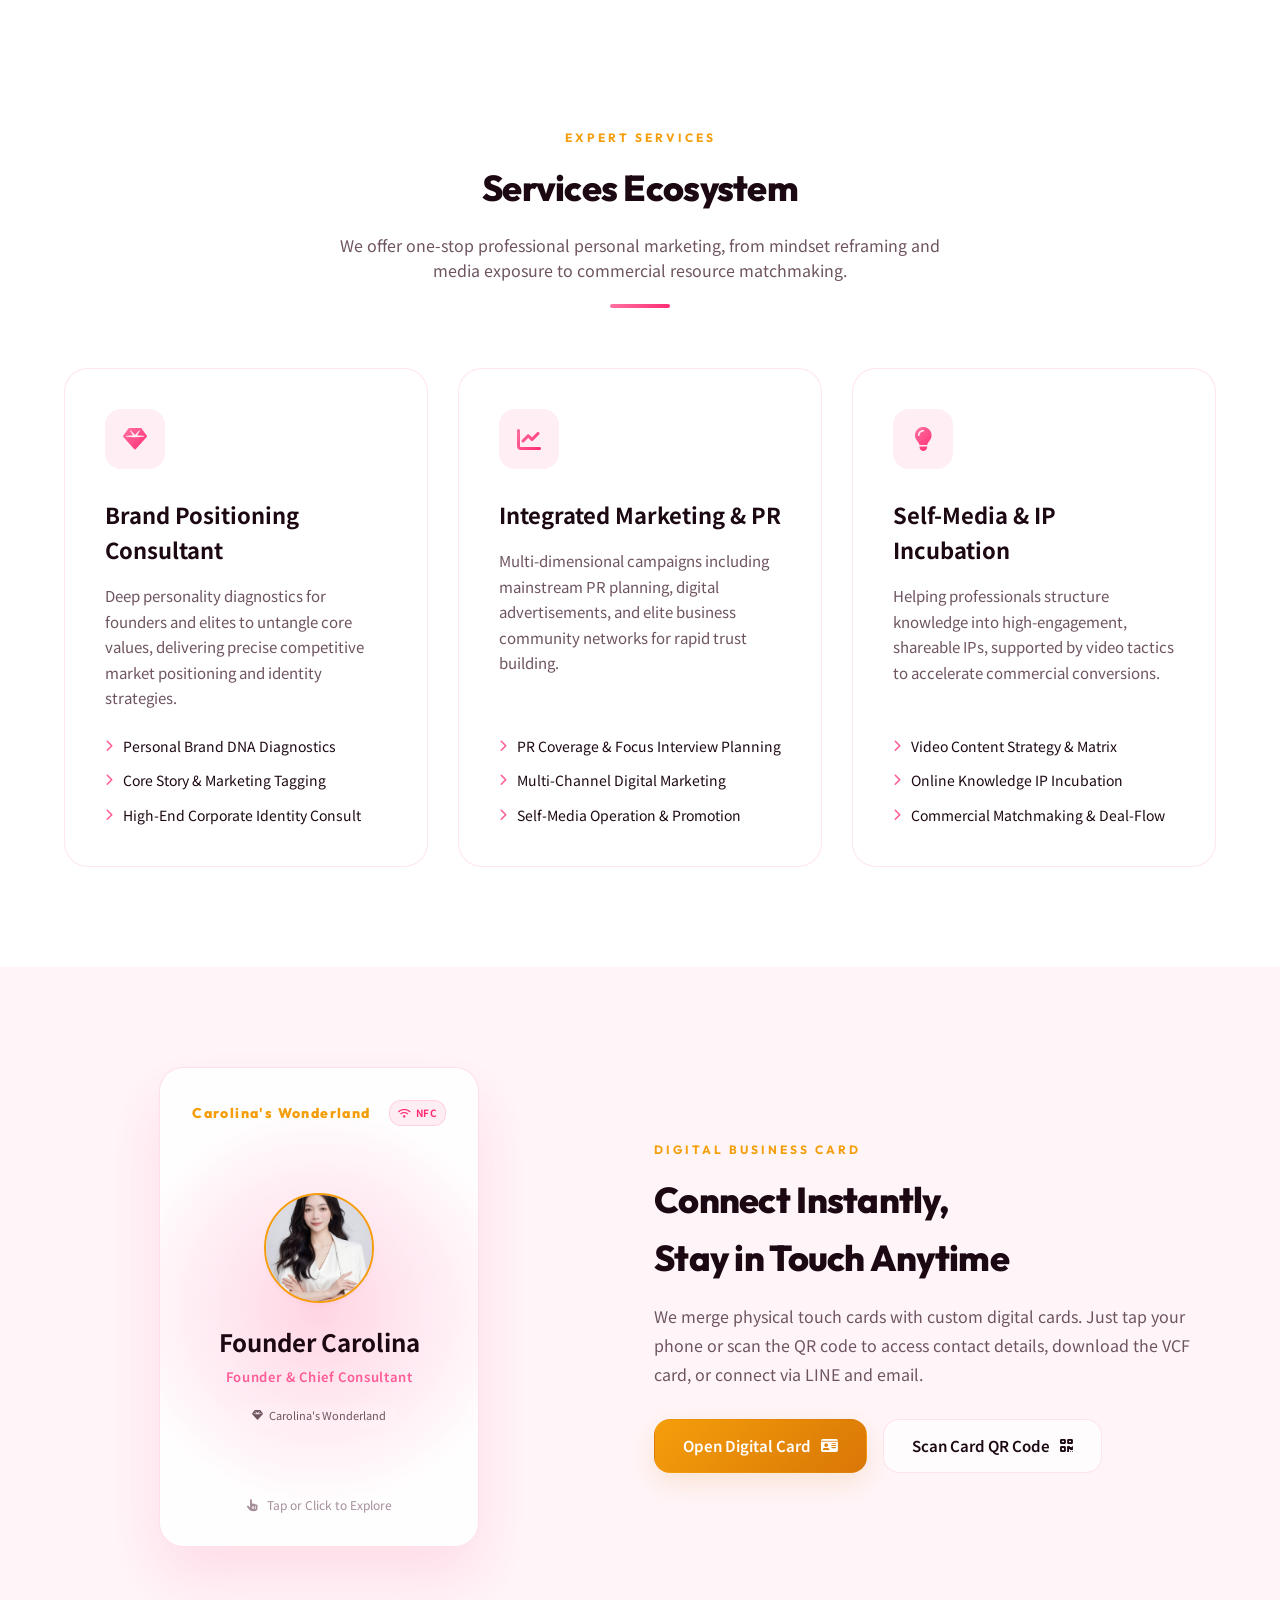
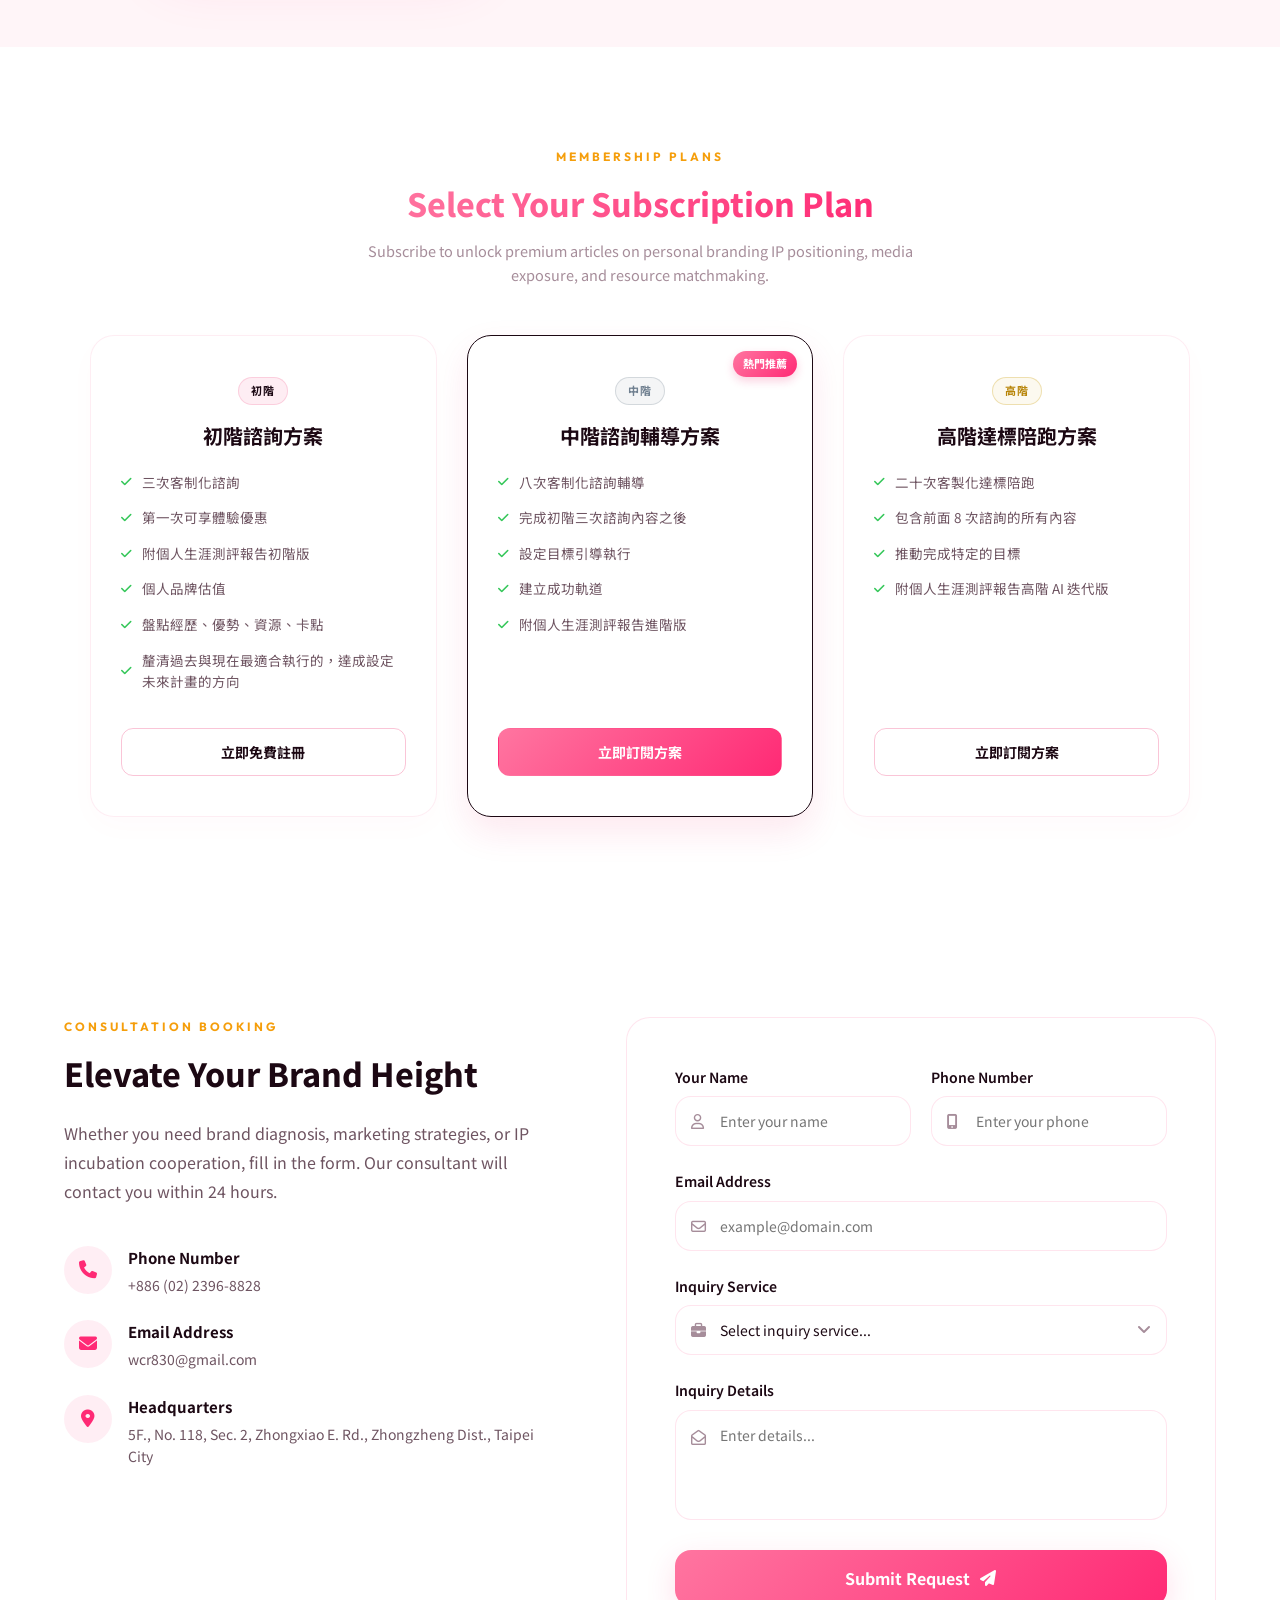
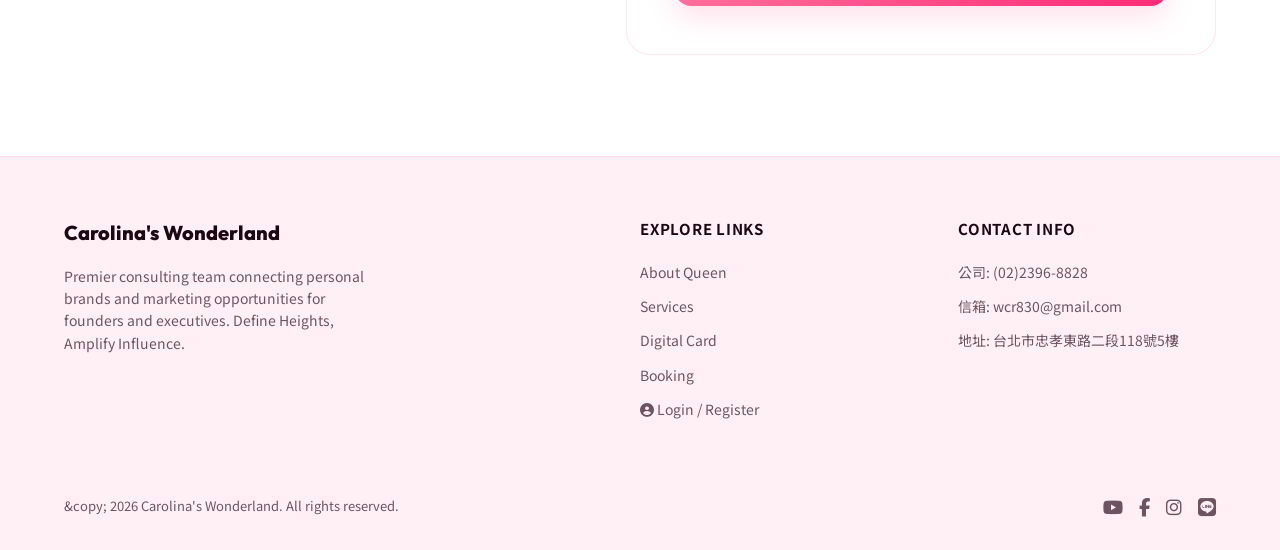
==== commit d3d542fd: "content: update contact details (phone, email, address) in landing page, digital card, translations," ====
--- a/index.html
+++ b/index.html
@@ -410,7 +410,7 @@
             </div>
             <div class="contact-details">
               <h4 data-i18n="info_phone_label">聯絡電話</h4>
-              <p>+886 2-2000-0000 | +886 900-000-000</p>
+              <p>+886 (02) 2396-8828</p>
             </div>
           </div>
           
@@ -420,7 +420,7 @@
             </div>
             <div class="contact-details">
               <h4 data-i18n="info_email_label">電子郵件</h4>
-              <p>contact@ibrandqueen.com</p>
+              <p>wcr830@gmail.com</p>
             </div>
           </div>
           
@@ -430,7 +430,7 @@
             </div>
             <div class="contact-details">
               <h4 data-i18n="info_address_label">服務總部</h4>
-              <p data-i18n="address_value">台北市信義區信義路五段7號 (台北101)</p>
+              <p data-i18n="address_value">台北市忠孝東路二段118號5樓</p>
             </div>
           </div>
         </div>
@@ -518,9 +518,9 @@
       <div class="footer-links">
         <h4 data-i18n="footer_contact_title">聯絡諮詢</h4>
         <ul>
-          <li><span>電話: 02-2000-0000</span></li>
-          <li><span>信箱: contact@ibrandqueen.com</span></li>
-          <li><span>地址: 台北市信義路五段7號</span></li>
+          <li><span>公司: (02)2396-8828</span></li>
+          <li><span>信箱: wcr830@gmail.com</span></li>
+          <li><span>地址: 台北市忠孝東路二段118號5樓</span></li>
         </ul>
       </div>
     </div>
